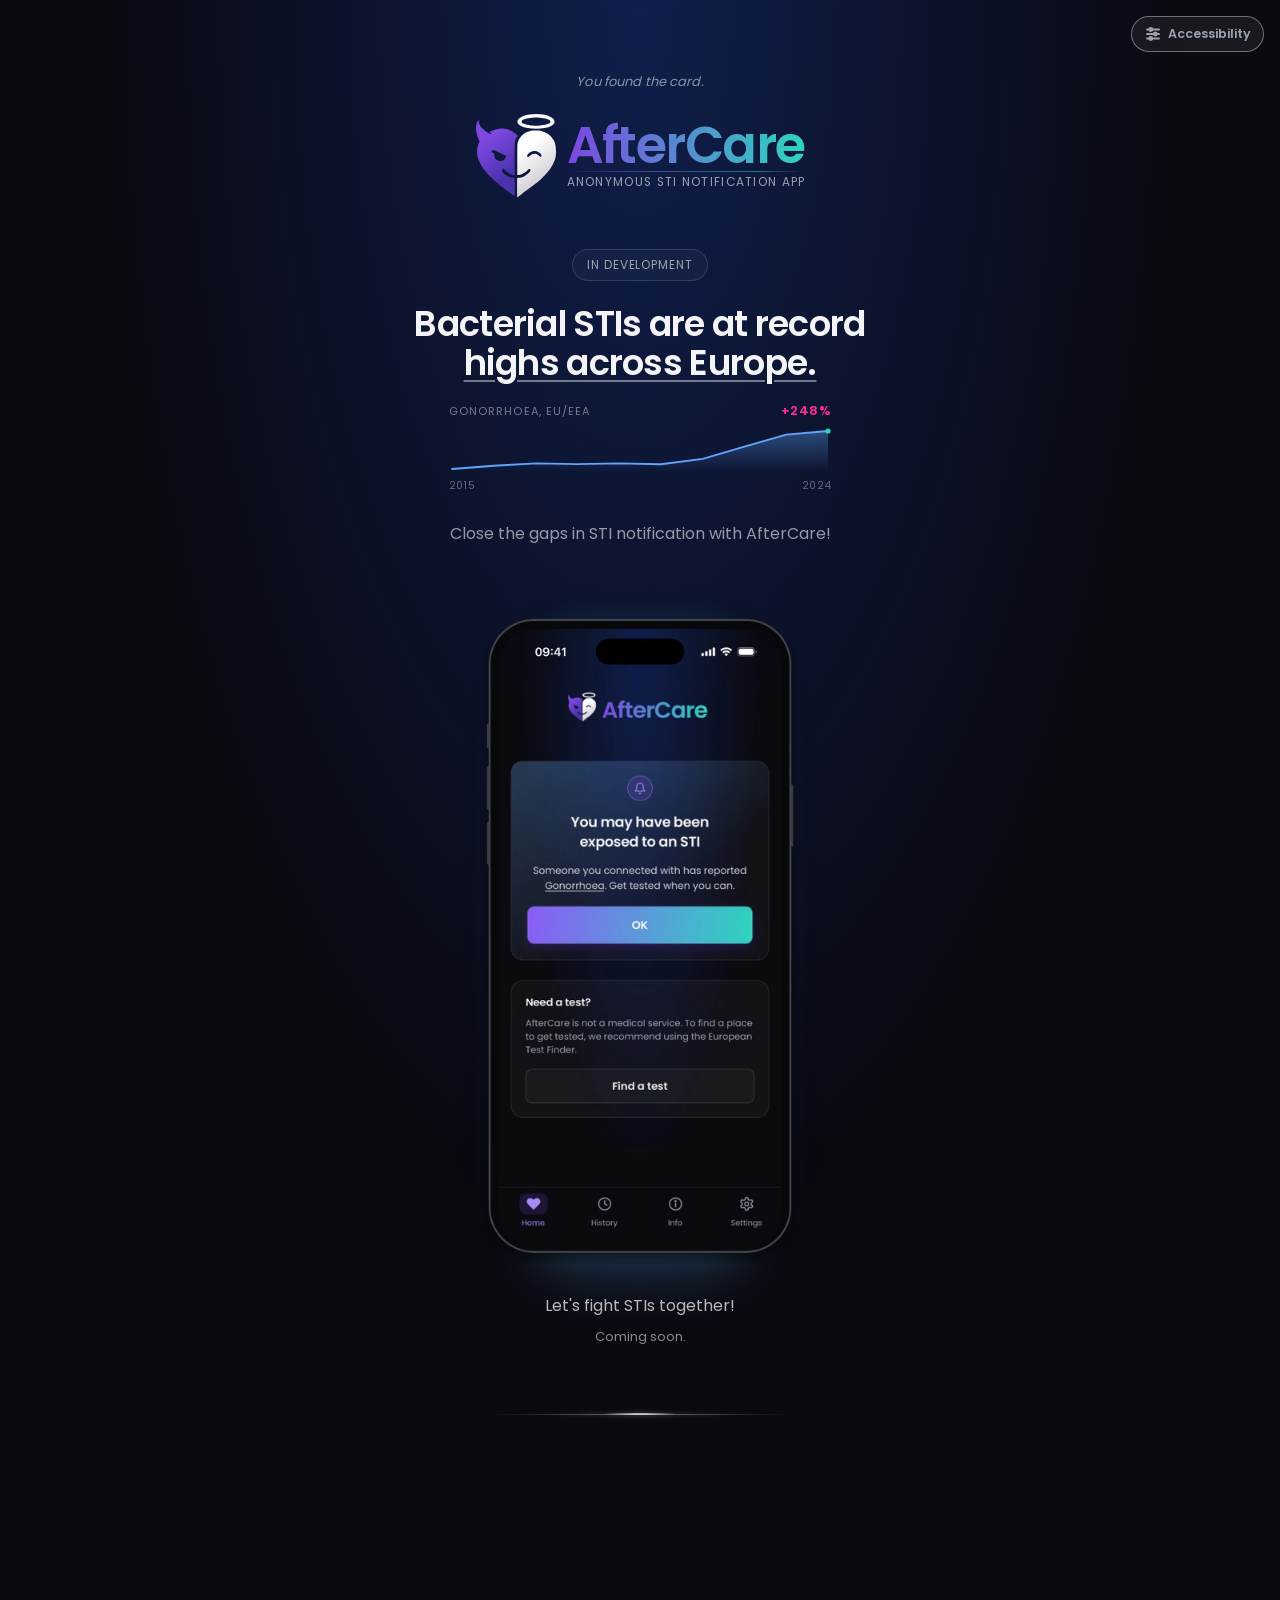
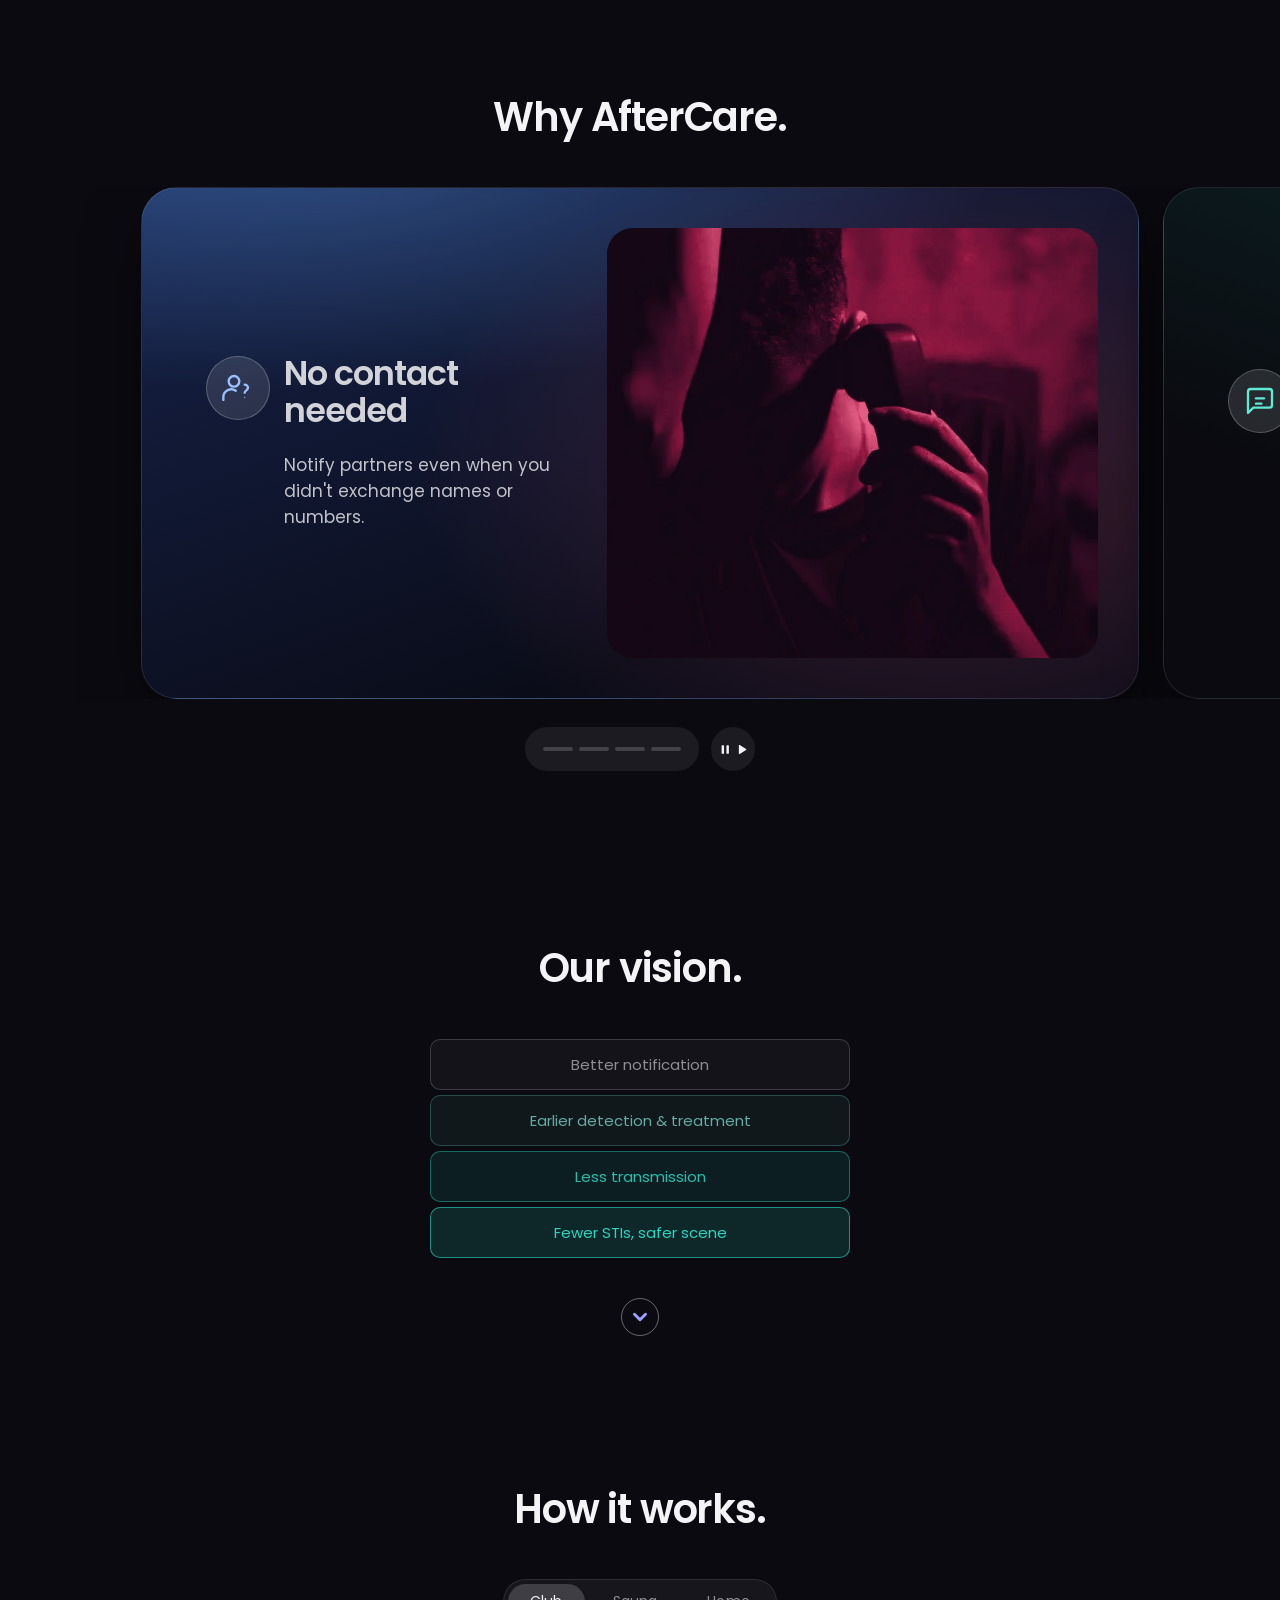
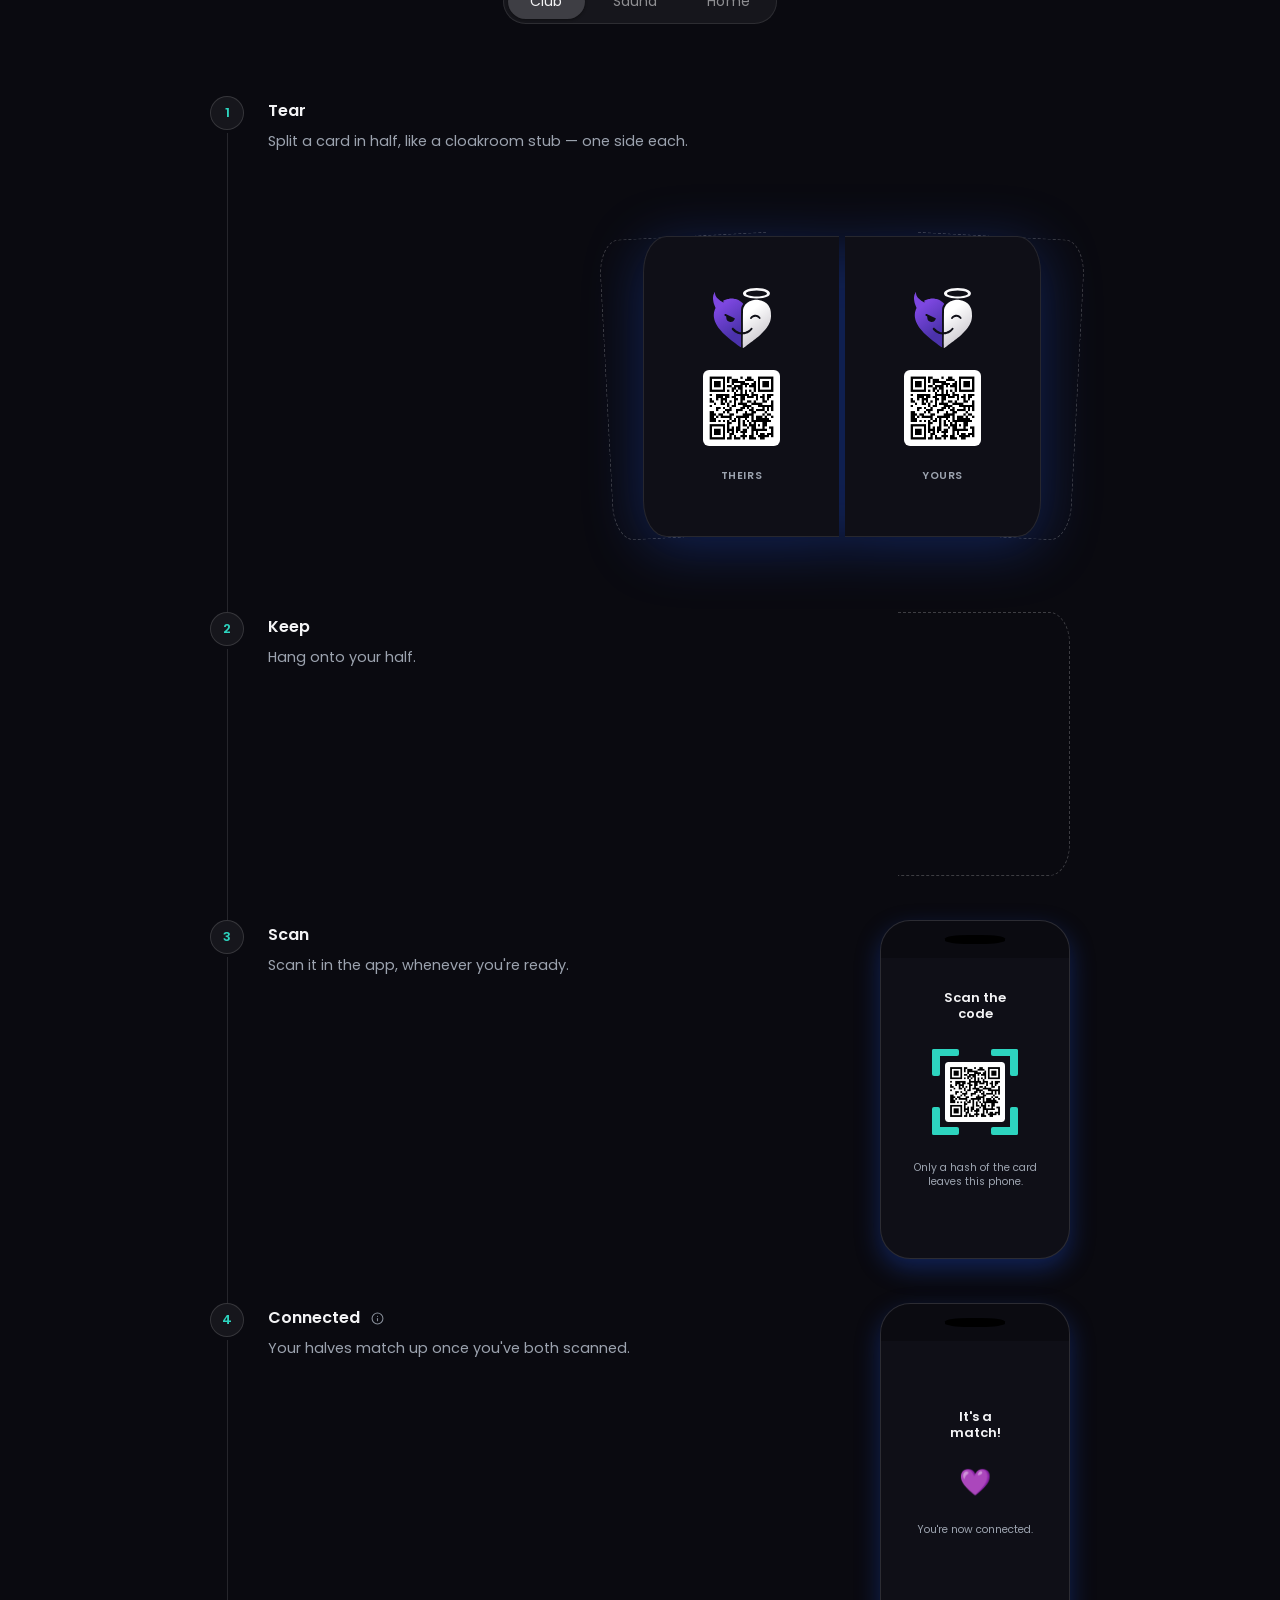
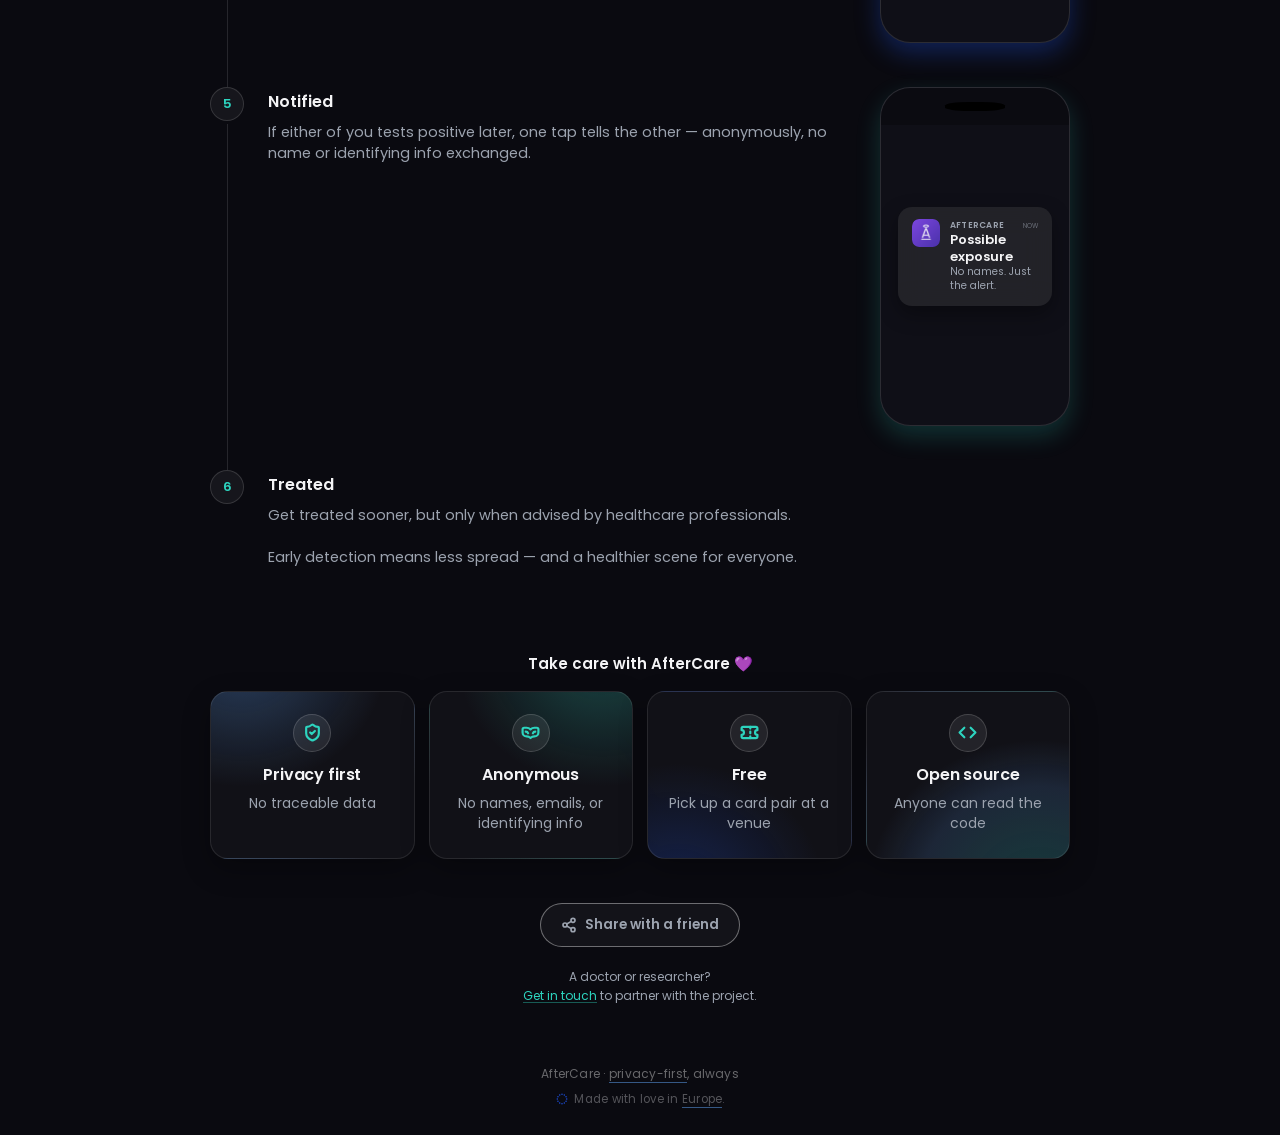
==== index.html @ caf55dcd "Completely reworked Reduced Motion: - Removed typing animations from "No message to write" animation" ====
<!doctype html>
<html lang="en">
  <head>
    <meta charset="UTF-8" />
    <!-- No viewport-fit=cover: it lets the layout viewport extend under the
         browser's own chrome, and Chrome on iOS stacks a "back to <app>"
         banner above its URL bar when a link is opened from another app —
         which hid the top ~120px of the hero, logo and all, plus the
         position:fixed a11y toggle. Nothing here paints into the notch, so
         the edge-to-edge opt-in bought us nothing. -->
    <meta name="viewport" content="width=device-width, initial-scale=1.0" />
    <meta name="theme-color" content="#0a0a10" />
    <meta name="color-scheme" content="dark" />
    <meta
      name="description"
      content="Tear a card, keep one half, give the other. If either of you tests positive later, one tap sends an anonymous notification — no contact info required."
    />
    <meta name="apple-mobile-web-app-capable" content="yes" />
    <meta
      name="apple-mobile-web-app-status-bar-style"
      content="black-translucent"
    />
    <meta name="apple-mobile-web-app-title" content="AfterCare" />
    <meta name="format-detection" content="telephone=no" />
    <meta property="og:type" content="website" />
    <meta property="og:site_name" content="AfterCare" />
    <meta
      property="og:title"
      content="AfterCare — anonymous STI notifications, no contact info needed"
    />
    <meta
      property="og:description"
      content="Tear a card, keep one half, give the other. If either of you tests positive later, one tap sends an anonymous notification — no contact info required."
    />
    <meta property="og:url" content="https://www.after-care.eu/" />
    <meta
      property="og:image"
      content="https://www.after-care.eu/visual-assets/aftercare-logo-black-bg.png"
    />
    <meta name="twitter:card" content="summary" />
    <meta
      name="twitter:title"
      content="AfterCare — anonymous STI notifications, no contact info needed"
    />
    <meta
      name="twitter:description"
      content="Tear a card, keep one half, give the other. If either of you tests positive later, one tap sends an anonymous notification — no contact info required."
    />
    <meta
      name="twitter:image"
      content="https://www.after-care.eu/visual-assets/aftercare-logo-black-bg.png"
    />
    <title>
      AfterCare — anonymous STI notifications, no contact info needed
    </title>
    <link rel="canonical" href="https://www.after-care.eu/" />
    <link
      rel="icon"
      href="visual-assets/aftercare-logo.svg"
      type="image/svg+xml"
    />
    <link
      rel="alternate icon"
      href="visual-assets/favicon-32.png"
      type="image/png"
    />
    <link rel="apple-touch-icon" href="visual-assets/apple-touch-icon.png" />
    <link rel="stylesheet" href="assets/a11y-panel.css" />
    <script src="assets/viewport-inset.js" defer></script>
    <link
      rel="preload"
      href="assets/fonts/poppins-regular.woff2"
      as="font"
      type="font/woff2"
      crossorigin
    />
    <link
      rel="preload"
      href="assets/fonts/poppins-semibold.woff2"
      as="font"
      type="font/woff2"
      crossorigin
    />
    <style>
      /* Self-hosted Poppins — never a font CDN, so no visitor IP reaches a
         third party before they've consented to anything. Subset to Latin
         plus punctuation from the OFL TTFs in data/fonts/, the same files
         data/generate-charts.py labels the charts with, so page and charts
         share one typeface. Only 400 and 600 ship: 500 and 700 appear in a
         handful of small labels and map onto these cleanly. Arrows and ✕
         aren't in Poppins at all, so they keep rendering from the system
         stack below. */
      @font-face {
        font-family: "Poppins";
        src: url("assets/fonts/poppins-regular.woff2") format("woff2");
        font-weight: 400;
        font-style: normal;
        font-display: swap;
      }
      @font-face {
        font-family: "Poppins";
        src: url("assets/fonts/poppins-semibold.woff2") format("woff2");
        font-weight: 600;
        font-style: normal;
        font-display: swap;
      }
      :root {
        --bg: #0a0a10;
        --bg2: #0f0f17;
        --purple: #1d4ed8;
        --purple-light: #60a5fa;
        --teal: #2dd4bf;
        --white: #f4f4f6;
        --gray: #9ca3af;
        --fg-rgb: 244, 244, 246;
        /* Hazard colours for epidemic data only - never for UI or brand
           surfaces. Neon on near-black, kept well clear of the purple/teal
           gradient so the epidemic can never be mistaken for the brand. */
        --alarm: #ff2d95;
        --alarm-bright: #ff6fb5;
        --caution: #ccff00;
        --control-border-alpha: 0.4;
        --mesh-blend: screen;
      }
      :root[data-theme="light"] {
        --bg: #f5f6fa;
        --bg2: #ffffff;
        --purple-light: #2563eb;
        --teal: #0f766e;
        --white: #14141c;
        --gray: #4b5563;
        --fg-rgb: 20, 20, 28;
        --control-border-alpha: 0.5;
        --mesh-blend: multiply;
      }
      :root[data-text-size="lg"] {
        font-size: 112.5%;
      }
      :root[data-text-size="xl"] {
        font-size: 125%;
      }
      /* Targeted, not a redesign: --gray drives nearly every muted/secondary
         text color sitewide, so raising it to full ink strength in one place
         covers most of the page; the rest is a stronger focus ring and a
         stronger border alpha for the few things that already use the
         --control-border-alpha token. */
      :root[data-contrast="high"] {
        --gray: var(--white);
        --control-border-alpha: 0.7;
      }
      :root[data-contrast="high"] :focus-visible {
        outline-width: 3px;
        outline-offset: 4px;
      }
      * {
        box-sizing: border-box;
      }
      html,
      body {
        margin: 0;
        min-height: 100%;
      }
      @media (prefers-reduced-motion: no-preference) {
        html {
          scroll-behavior: smooth;
        }
      }
      :root[data-motion="reduced"] {
        scroll-behavior: auto;
      }
      body {
        background: var(--bg);
        color: var(--white);
        font-family: "Poppins", -apple-system, "Segoe UI", Helvetica, Arial,
          sans-serif;
        -webkit-font-smoothing: antialiased;
        text-rendering: optimizeLegibility;
        -webkit-tap-highlight-color: transparent;
        position: relative;
        display: flex;
        flex-direction: column;
        min-height: 100vh;
        min-height: 100svh;
        /* clip, not hidden: overflow-x: hidden forces overflow-y to compute
           to auto, making body its own scroll container — which is what let
           the centred hero clip its top row off-screen. clip has the same
           visual effect without establishing one. */
        overflow-x: hidden;
        overflow-x: clip;
        /* Set by assets/viewport-inset.js, and 0 everywhere except the Chrome
           on iOS state where the page renders behind the browser's own
           toolbars. See that file for the full description. */
        padding-top: var(--chrome-top-inset, 0px);
      }
      a {
        -webkit-tap-highlight-color: transparent;
      }
      :focus-visible {
        outline: 2px solid var(--purple-light);
        outline-offset: 3px;
        border-radius: 4px;
      }
      /* ---- scroll progress bar ---- */
      #progress {
        position: fixed;
        top: 0;
        left: 0;
        height: 3px;
        width: 0%;
        background: linear-gradient(90deg, var(--purple-light), var(--teal));
        z-index: 100;
        transition: width 0.1s linear;
      }
      /* ---- ambient mesh background ---- */
      .mesh {
        position: fixed;
        inset: 0;
        overflow: hidden;
        z-index: 0;
        pointer-events: none;
        /* Dark mode (default) uses the flatter, calmer look — a radial
           glow behind the hero only, no drifting blobs — so this whole
           ambient layer is off by default and switched on for light mode
           below, where it's recolored/re-blended instead of screen-glowing
           onto near-black. */
        display: none;
      }
      :root[data-theme="light"] .mesh {
        display: block;
      }
      .blob {
        position: absolute;
        border-radius: 50%;
        filter: blur(90px);
        opacity: 0.55;
        mix-blend-mode: var(--mesh-blend);
        will-change: transform;
      }
      .blob-a {
        width: 60vmax;
        height: 60vmax;
        left: -15vmax;
        top: -20vmax;
        background: radial-gradient(
          circle at 30% 30%,
          var(--purple-light),
          var(--purple) 60%,
          transparent 72%
        );
        animation: drift-a 34s ease-in-out infinite alternate;
      }
      .blob-b {
        width: 50vmax;
        height: 50vmax;
        right: -15vmax;
        bottom: -15vmax;
        background: radial-gradient(
          circle at 60% 40%,
          var(--teal),
          transparent 72%
        );
        animation: drift-b 40s ease-in-out infinite alternate;
      }
      .blob-c {
        width: 40vmax;
        height: 40vmax;
        left: 30vw;
        top: 38vh;
        opacity: 0.25;
        background: radial-gradient(
          circle,
          var(--purple-light),
          transparent 70%
        );
        animation: drift-c 26s ease-in-out infinite alternate;
      }
      @keyframes drift-a {
        from {
          transform: translate(0, 0) scale(1);
        }
        to {
          transform: translate(8vmax, 6vmax) scale(1.08);
        }
      }
      @keyframes drift-b {
        from {
          transform: translate(0, 0) scale(1);
        }
        to {
          transform: translate(-6vmax, -8vmax) scale(1.05);
        }
      }
      @keyframes drift-c {
        from {
          transform: translate(-4vmax, -2vmax) scale(0.9);
        }
        to {
          transform: translate(4vmax, 3vmax) scale(1.1);
        }
      }

      /* ---- cursor-reactive glow ---- */
      .cursor-glow {
        position: fixed;
        top: 0;
        left: 0;
        width: 480px;
        height: 480px;
        margin-left: -240px;
        margin-top: -240px;
        border-radius: 50%;
        background: radial-gradient(
          circle,
          rgba(96, 165, 250, 0.18),
          rgba(45, 212, 191, 0.08) 45%,
          transparent 70%
        );
        transform: translate3d(var(--mx, 50vw), var(--my, 50vh), 0);
        pointer-events: none;
        z-index: 1;
        mix-blend-mode: var(--mesh-blend);
        will-change: transform;
        display: none;
      }
      :root[data-theme="light"] .cursor-glow {
        display: block;
      }

      /* ---- hero content ---- */
      .hero {
        position: relative;
        z-index: 2;
        width: 100%;
        flex: 1 0 auto;
        display: flex;
        flex-direction: column;
        align-items: center;
        justify-content: center;
        /* Falls back to start alignment instead of overflowing off the top
           edge when the content is taller than the box — centred flex
           overflow is otherwise unreachable in both directions. */
        justify-content: safe center;
        text-align: center;
        padding: clamp(32px, 8vh, 80px) max(20px, env(safe-area-inset-right))
          clamp(24px, 6vh, 56px) max(20px, env(safe-area-inset-left));
        /* Dark mode's own flat glow, standing in for the animated mesh
           this theme deliberately leaves off (see .mesh above). Light mode
           clears it since the mesh/cursor-glow do that job there instead. */
        background: radial-gradient(
          ellipse at 50% 0%,
          rgba(29, 78, 216, 0.3),
          transparent 60%
        );
      }
      :root[data-theme="light"] .hero {
        background: none;
      }
      /* Opening a link from another app gives Chrome its shortest viewport —
         both toolbars expanded — and the hero content is taller than that,
         so centring put the logo above the top edge. Phones scroll anyway. */
      @media (max-width: 680px) {
        .hero {
          justify-content: flex-start;
        }
      }
      .kicker {
        font-size: 0.8125rem;
        font-style: italic;
        letter-spacing: 0.01em;
        color: rgba(var(--fg-rgb), 0.55);
        margin: 0 0 22px;
      }
      /* Logo lockup: the devil icon on the left, wordmark and subtitle as
         two rows on the right, together exactly as tall as the icon
         (1.3em). Everything is sized in em off --logo, so the lockup
         scales as one piece; the subtitle font is tuned so it spans the
         wordmark's width. A hairline separates the two rows. */
      .logo-badge {
        --logo: clamp(3.2rem, 2.2rem + 3vw, 4rem);
        position: relative;
        display: flex;
        flex-direction: row;
        align-items: center;
        justify-content: center;
        gap: 0.14em;
        margin-bottom: 32px;
        flex-shrink: 0;
        font-size: var(--logo);
        line-height: 1;
        user-select: none;
      }
      .logo-badge img {
        width: 1.3em;
        height: 1.3em;
        object-fit: contain;
        pointer-events: none;
        flex-shrink: 0;
      }
      .logo-badge-text {
        display: flex;
        flex-direction: column;
        justify-content: center;
        height: 1.3em;
      }
      .logo-badge-name {
        display: block;
        width: fit-content;
        font-size: 0.8em;
        font-weight: 600;
        letter-spacing: -0.03em;
        background: linear-gradient(90deg, #7d47e0 0%, #2dd4bf 100%);
        -webkit-background-clip: text;
        -webkit-text-fill-color: transparent;
        background-clip: text;
        line-height: 0.92;
      }
      .app-subtitle {
        font-size: 0.185em;
        line-height: 1.2;
        color: rgba(var(--fg-rgb), 0.62);
        letter-spacing: 0.11em;
        text-transform: uppercase;
        white-space: nowrap;
        position: relative;
        margin-top: 0.5em;
      }
      /* Hairline between wordmark and subtitle: one straight brand-gradient
         line that fades out at both ends, no bright core or bloom. */
      .app-subtitle::before {
        content: "";
        position: absolute;
        left: 0;
        right: 0;
        top: -0.32em;
        height: 1px;
        background: linear-gradient(
          90deg,
          rgba(125, 71, 224, 0),
          rgba(125, 71, 224, 0.5) 20%,
          rgba(45, 212, 191, 0.5) 80%,
          rgba(45, 212, 191, 0)
        );
      }
      .eyebrow {
        display: inline-block;
        font-size: 0.75rem;
        letter-spacing: 0.08em;
        text-transform: uppercase;
        color: var(--gray);
        background: rgba(var(--fg-rgb), 0.03);
        border: 1px solid rgba(var(--fg-rgb), 0.14);
        border-radius: 999px;
        padding: 6px 14px;
        margin-bottom: 24px;
        margin-top: 20px;

      }
      h1 {
        /* The headline is the 49-character ECDC claim, so it wraps: two
           balanced lines on desktop, three on the narrowest phones. The 1.2rem
           floor keeps it from shrinking past readable on those. */
        font-size: clamp(1.2rem, 0.65rem + 2.5vw, 2.2rem);
        text-wrap: balance;
        line-height: 1.1;
        font-weight: 600;
        letter-spacing: -0.02em;
        max-width: 720px;
        margin: 0 0 18px;
      }
      /* The h1 carries the claim on its own, in plain --white: the logo
         lockup directly above it is already a gradient, and a second
         gradient 40px below it turns two accents into noise. */
      .sub {
        color: rgba(var(--fg-rgb), 0.6);
        font-size: clamp(0.875rem, 0.75rem + 0.5vw, 1rem);
        line-height: 1.55;
        max-width: 520px;
        margin: 0;
        text-wrap: balance;
      }
      /* Second line of the headline: the same way into the chart overlay as
         the strip below. The rule sits on the inner phrase (text-decoration,
         not a border) so it follows the text if the line wraps on a phone. */
      .stats-chart-btn.headline-link {
        display: block;
        width: fit-content;
        margin: 0 auto;
        color: inherit;
        text-align: inherit;
        line-height: inherit;
        letter-spacing: inherit;
        border-bottom: 0;
      }
      .headline-link .stat-phrase {
        text-decoration: underline;
        text-decoration-color: rgba(var(--fg-rgb), 0.45);
        text-decoration-thickness: 2px;
        text-underline-offset: 0.14em;
        transition: text-decoration-color 0.2s ease;
      }
      .headline-link:hover .stat-phrase,
      .headline-link:focus-visible .stat-phrase {
        text-decoration-color: var(--teal);
      }
      /* ---- the rise, as a strip under the headline ----
         Gonorrhoea alone: the steepest series, and the one whose shape and
         size of rise read at a glance. It is the headline's evidence and the
         way into the full chart overlay. Its plot is drawn by JS at
         the button's real pixel width, so the line and end dot are never
         stretched. */
      .stats-chart-btn.stat-strip {
        display: block;
        width: 100%;
        /* Exactly the logo lockup's width (5.22em of its font size, same
           clamp as .logo-badge --logo) so the two share left and right edges. */
        max-width: calc(clamp(3.2rem, 2.2rem + 3vw, 4rem) * 5.22);
        margin: 0 auto 28px;
        border-bottom: 0;
        color: inherit;
        text-align: left;
      }
      .stat-strip-top,
      .stat-strip-foot {
        display: flex;
        justify-content: space-between;
        align-items: baseline;
      }
      .stat-strip-top {
        font-size: 0.6875rem;
        letter-spacing: 0.1em;
        text-transform: uppercase;
        color: rgba(var(--fg-rgb), 0.45);
        margin-bottom: 7px;
      }
      .stat-strip-top b {
        color: var(--alarm);
        font-weight: 600;
        letter-spacing: 0.04em;
        text-transform: none;
        font-size: 0.8125rem;
      }
      .stat-strip-plot {
        display: block;
        height: 44px;
      }
      .stat-strip-plot svg {
        display: block;
        overflow: visible;
      }
      .stat-strip-plot .area {
        fill: url(#statStripGrad);
        stroke: none;
      }
      .stat-strip-plot .line {
        fill: none;
        stroke: var(--purple-light);
        stroke-width: 1.8;
        stroke-linecap: round;
        stroke-linejoin: round;
        transition: stroke 0.2s ease;
      }
      .stat-strip-plot .cap {
        fill: var(--teal);
        stroke: none;
      }
      .stat-strip:hover .line,
      .stat-strip:focus-visible .line {
        stroke: var(--teal);
      }
      .stat-strip-foot {
        font-size: 0.65625rem;
        letter-spacing: 0.06em;
        color: rgba(var(--fg-rgb), 0.38);
        margin-top: 6px;
      }
      /* Draw-on: the dash length is measured in JS and set as --len. */
      .stat-strip.is-drawing .line {
        stroke-dasharray: var(--len);
        stroke-dashoffset: var(--len);
        animation: stripDraw 1.5s cubic-bezier(0.22, 1, 0.36, 1) 0.6s forwards;
      }
      .stat-strip.is-drawing .cap {
        opacity: 0;
        animation: stripPop 0.35s ease 1.85s forwards;
      }
      @keyframes stripDraw {
        to {
          stroke-dashoffset: 0;
        }
      }
      @keyframes stripPop {
        from {
          opacity: 0;
        }
        to {
          opacity: 1;
        }
      }
      @media (prefers-reduced-motion: reduce) {
        .stat-strip.is-drawing .line,
        .stat-strip.is-drawing .cap {
          animation: none;
          stroke-dasharray: none;
          stroke-dashoffset: 0;
          opacity: 1;
        }
      }
      :root[data-motion="reduced"] .stat-strip.is-drawing .line,
      :root[data-motion="reduced"] .stat-strip.is-drawing .cap {
        animation: none;
        stroke-dasharray: none;
        stroke-dashoffset: 0;
        opacity: 1;
      }

      /* On narrow screens the logotype is ~270px wide; keep the body copy
         close to that measure so the column reads as one shape. */
      /* From tablet up the strip is as wide as the "Close the gaps" sentence
         under it (23.9em of that sentence's font size, same clamp as .sub),
         so chart and sentence share left and right edges. On phones it stays
         the logo's width and the sentence wraps to fit it instead. */
      @media (min-width: 601px) {
        .stats-chart-btn.stat-strip {
          max-width: calc(clamp(0.875rem, 0.75rem + 0.5vw, 1rem) * 23.9);
        }
      }
      @media (max-width: 600px) {
        /* Never wider than the chart strip above it (= the logo lockup):
           the sentence wraps to two balanced lines instead. */
        .sub {
          max-width: calc(clamp(3.2rem, 2.2rem + 3vw, 4rem) * 5.22);
        }
      }
      :root[data-contrast="high"] .kicker,
      :root[data-contrast="high"] .sub {
        color: var(--white);
      }

      /* ---- building-blocks diagram ---- */
      .chain {
        display: flex;
        flex-direction: column;
        align-items: center;
        gap: 6px;
        max-width: 420px;
        margin: 0 auto 56px;
        padding: 0 24px;
      }
      .chain-row {
        display: flex;
        gap: 6px;
        width: 100%;
      }
      .chain-node {
        border-radius: 10px;
        padding: 9px 18px;
        font-size: 0.875rem;
        letter-spacing: 0.01em;
        text-align: center;
        flex: 1;
        color: rgba(244, 244, 246, 0.88);
      }
      /* 6 steps reading left→right, top→bottom.
         Text stays uniformly white; only background + border progress. */
      .chain-node.step-1 {
        background: rgba(244, 244, 246, 0.03);
        border: 1px solid rgba(244, 244, 246, 0.10);
      }
      .chain-node.step-2 {
        background: rgba(244, 244, 246, 0.06);
        border: 1px solid rgba(244, 244, 246, 0.15);
      }
      .chain-node.step-3 {
        background: rgba(244, 244, 246, 0.09);
        border: 1px solid rgba(244, 244, 246, 0.20);
      }
      .chain-node.step-4 {
        background: rgba(45, 212, 191, 0.07);
        border: 1px solid rgba(45, 212, 191, 0.18);
      }
      .chain-node.step-5 {
        background: rgba(45, 212, 191, 0.12);
        border: 1px solid rgba(45, 212, 191, 0.28);
      }
      .chain-node.step-6 {
        background: rgba(45, 212, 191, 0.18);
        border: 1px solid rgba(45, 212, 191, 0.50);
        color: var(--teal);
      }

      .mockup {
        position: relative;
        display: inline-block;
        margin-top:   70px;
      }

      .mockup::before {
        content: "";
        position: absolute;
        z-index: 0;
        left: 14%;
        right: 14%;
        top: 2%;
        bottom: 2%;
        border-radius: 18%;
        box-shadow:
          0 24px 60px rgba(96, 165, 250, 0.25),
          0 0 40px rgba(45, 212, 191, 0.15);
        pointer-events: none;
        animation: float 9s ease-in-out infinite;
      }
      .mockup img {
        position: relative;
        z-index: 1;
        display: block;
        width: auto;
        height: auto;
        max-width: min(330px, 78vw);
        max-height: 58vh;
        animation: float 9s ease-in-out infinite;
      }
      @media (min-width: 1024px) {
        .mockup img {
          max-width: 380px;
          max-height: 72vh;
        }
      }
      @keyframes float {
        0%,
        100% {
          transform: translateY(0);
        }
        50% {
          transform: translateY(-8px);
        }
      }

      /* Closing beat under the mockup: the rally line and the status read as
         one group, so the gap between them is tighter than the gap above. */
      .hero-rally {
        font-size: clamp(0.875rem, 0.75rem + 0.5vw, 1rem);
        line-height: 1.55;
        color: rgba(var(--fg-rgb), 0.75);
        margin: 30px 0 0;
      }
      .microcopy {
        font-size: 0.8125rem;
        color: rgba(var(--fg-rgb), 0.55);
        margin: 28px 0 0;
      }
      .hero-rally + .microcopy {
        margin-top: 8px;
      }

      /* Same divider idiom as the logo lockup: a 1px line fading out at both
         ends, a faint bloom lifting its centre, and a short soft core on top.
         Closes the hero before the next section opens. */
      .hero-divider {
        position: relative;
        width: min(300px, 86%);
        height: 15px;
        margin: clamp(40px, 6vw, 60px) auto 0;
        pointer-events: none;
      }
      .hero-divider::before,
      .hero-divider::after {
        content: "";
        position: absolute;
        left: 50%;
        transform: translateX(-50%);
      }
      .hero-divider::before {
        top: 0;
        width: 100%;
        height: 15px;
        background:
          linear-gradient(
              90deg,
              rgba(var(--fg-rgb), 0),
              rgba(var(--fg-rgb), 0.4) 50%,
              rgba(var(--fg-rgb), 0)
            )
            center / 100% 1px no-repeat,
          radial-gradient(
              ellipse 50% 50% at center,
              rgba(var(--fg-rgb), 0.09),
              rgba(var(--fg-rgb), 0) 70%
            )
            center / 100% 100% no-repeat;
      }
      .hero-divider::after {
        top: 6px;
        width: 72px;
        height: 2px;
        background: linear-gradient(
          90deg,
          rgba(var(--fg-rgb), 0),
          rgba(var(--fg-rgb), 0.66) 42%,
          rgba(var(--fg-rgb), 0.66) 58%,
          rgba(var(--fg-rgb), 0)
        );
        filter: drop-shadow(0 0 3px rgba(var(--fg-rgb), 0.28));
      }

      .scrollcue-wrap {
        display: block;
        width: fit-content;
        margin: 24px auto 0;
        padding: 8px;
        transition: transform 0.15s ease;
      }
      .scrollcue-wrap:active {
        transform: scale(0.88);
      }
      .scrollcue {
        width: 38px;
        height: 38px;
        border-radius: 50%;
        border: 1px solid rgba(var(--fg-rgb), var(--control-border-alpha));
        display: flex;
        align-items: center;
        justify-content: center;
        animation: bob 2.4s ease-in-out 4;
      }
      @keyframes bob {
        0%,
        100% {
          transform: translateY(0);
        }
        50% {
          transform: translateY(4px);
        }
      }

      /* ---- why: highlights carousel ----
         One full card at a time (Apple "Highlights" pattern) instead of a
         2x2 grid, so nothing competes for attention at once: caption block
         pinned at the top, an inset visual panel filling the rest — the
         same anatomy Apple uses (headline over a plain/gradient card, the
         photo or device shot sitting inset below it, not full-bleed behind
         the text). Manual swipe via native scroll-snap; auto-advance is
         layered on top in JS and mirrors the segmented-progress-bar
         convention from that same reference. */
      .why {
        width: 100%;
        max-width: clamp(320px, 92vw, 640px);
        margin: 180px auto 0;
        padding: 0 20px 8px;
      }
      .why-carousel {
        position: relative;
      }
      .why-track {
        display: flex;
        gap: 14px;
        overflow-x: auto;
        /* overflow-x: auto would otherwise make the y axis scrollable too,
           so anything poking past a card's bottom edge turns a sideways
           swipe into a diagonal wobble. */
        overflow-y: hidden;
        scroll-snap-type: x mandatory;
        -webkit-overflow-scrolling: touch;
        scrollbar-width: none;
        -ms-overflow-style: none;
        padding-right: 14px;
      }
      .why-track::-webkit-scrollbar {
        display: none;
      }
      .why-track:focus-visible {
        border-radius: 28px;
      }
      .why-slide {
        position: relative;
        flex: 0 0 86%;
        scroll-snap-align: start;
        scroll-snap-stop: always;
        display: flex;
        flex-direction: column;
        min-height: 460px;
        border-radius: 28px;
        padding: 26px 24px 24px;
        border: 1px solid rgba(var(--fg-rgb), 0.1);
        box-shadow: 0 24px 60px rgba(0, 0, 0, 0.45);
      }
      @media (min-width: 560px) {
        .why-slide {
          flex-basis: 78%;
        }
      }
      /* Brand-blue card like the others; the only nod to the wine-lit photo
         is a faint rose light on its side of the card. */
      .why-slide-1 {
        background:
          radial-gradient(75% 95% at 80% 55%, rgba(224, 82, 122, 0.24), transparent 70%),
          radial-gradient(130% 90% at 15% -10%, rgba(96, 165, 250, 0.35), transparent 55%),
          linear-gradient(160deg, #16224a 0%, #0a0c18 75%);
      }
      .why-slide-2 {
        background:
          radial-gradient(130% 90% at 85% -10%, rgba(45, 212, 191, 0.28), transparent 55%),
          linear-gradient(200deg, #0d2a2a 0%, #0a0a10 70%);
      }
      /* Room for the absolutely-positioned phone (see .why-phone): 300px
         tall, 14px of it hanging below, 16px clear above. Without this
         floor a wrapping caption would squeeze the panel until the phone
         poked up into the text; this grows the card instead. */
      .why-slide-2 .why-slide-visual {
        min-height: 302px;
      }
      .why-slide-3 {
        background:
          radial-gradient(130% 90% at 15% 110%, rgba(118, 190, 225, 0.24), transparent 58%),
          linear-gradient(160deg, #17455f 0%, #0a111b 72%);
      }
      .why-slide-1 .why-slide-icon svg {
        color: #9cc0ff;
      }
      .why-slide-2 .why-slide-icon svg {
        color: #5eead4;
      }
      .why-slide-3 .why-slide-icon svg {
        color: #9fdcf5;
      }
      .why-slide-4 {
        background:
          radial-gradient(130% 90% at 85% -10%, rgba(59, 110, 245, 0.42), transparent 60%),
          linear-gradient(200deg, #15296b 0%, #0a0e22 75%);
      }
      .why-slide-4 .why-slide-icon svg {
        color: #8fb4ff;
      }
      .why-slide-content {
        flex: 0 0 auto;
        margin-bottom: 20px;
        display: grid;
        grid-template-columns: auto 1fr;
        column-gap: 14px;
        row-gap: 8px;
        align-items: center;
      }
      .why-slide-icon {
        display: inline-flex;
        align-items: center;
        justify-content: center;
        width: 52px;
        height: 52px;
        border-radius: 50%;
        background: rgba(var(--fg-rgb), 0.12);
        border: 1px solid rgba(var(--fg-rgb), 0.24);
        flex-shrink: 0;
        grid-row: 1 / 3;
        align-self: start;
      }
      .why-slide-icon svg {
        width: 26px;
        height: 26px;
        color: var(--teal);
      }
      .why-slide-title {
        font-size: 1.25rem;
        font-weight: 600;
        letter-spacing: -0.02em;
        color: rgba(var(--fg-rgb), 0.85);
        margin: 0;
        /* grid row 1, col 2 */
      }
      .why-slide-desc {
        font-size: 0.875rem;
        line-height: 1.55;
        color: rgba(var(--fg-rgb), 0.78);
        margin: 0;
        max-width: 32ch;
        grid-column: 2;
        /* stays in the text column, below the title */
      }

      /* ---- why: inset visual panel (photo, or a widget like the phone
         mockup below) — the part of the card that plays the Highlights'
         "device shot" role ---- */
      .why-slide-visual {
        position: relative;
        flex: 1 1 auto;
        min-height: 190px;
        border-radius: 20px;
        overflow: hidden;
        display: flex;
        align-items: center;
        justify-content: center;
      }
      .why-slide-1 .why-slide-visual {
        background: radial-gradient(
          120% 120% at 50% 30%,
          rgba(224, 82, 122, 0.16),
          rgba(0, 0, 0, 0.3) 70%
        );
      }
      .why-slide-2 .why-slide-visual {
        isolation: isolate;
        overflow: visible;
        align-items: flex-start;
        background:
          linear-gradient(145deg, rgba(26, 87, 86, 0.9), rgba(8, 20, 29, 0.98)),
          repeating-linear-gradient(
            135deg,
            rgba(255, 255, 255, 0.035) 0,
            rgba(255, 255, 255, 0.035) 1px,
            transparent 1px,
            transparent 12px
          );
      }
      .why-slide-2 .why-slide-visual::before {
        content: "";
        position: absolute;
        inset: 0;
        z-index: -1;
        background: radial-gradient(
          90% 75% at 50% 28%,
          rgba(45, 212, 191, 0.2),
          transparent 72%
        );
        pointer-events: none;
      }
      .why-slide-3 .why-slide-visual {
        background: radial-gradient(
          120% 120% at 50% 30%,
          rgba(118, 190, 225, 0.16),
          rgba(0, 0, 0, 0.3) 70%
        );
      }
      .why-slide-4 .why-slide-visual {
        background: radial-gradient(
          120% 120% at 50% 30%,
          rgba(59, 110, 245, 0.16),
          rgba(0, 0, 0, 0.3) 70%
        );
      }
      /* Soft vignette over the photo (under the chat bubbles, which sit at
         z-index 2) so the flat studio backdrop gets some depth. */
      .why-slide-4 .why-slide-visual::after {
        content: "";
        position: absolute;
        inset: 0;
        pointer-events: none;
        background: radial-gradient(
          90% 80% at 55% 45%,
          transparent 40%,
          rgba(4, 6, 16, 0.5) 100%
        );
      }
      .why-slide-photo {
        position: absolute;
        inset: 0;
        width: 100%;
        height: 100%;
        object-fit: cover;
      }
      /* The Stay Informed slide wraps its photo in a <picture> so desktop
         can swap in a wider crop (see the HTML comment there); the wrapper
         itself must stay transparent to layout for the absolutely-
         positioned img inside to behave exactly as a bare img would. */
      .why-slide-visual picture {
        display: contents;
      }

      /* ---- why: floating notification bubble (slide 3) ----
         Photo stays plain full-bleed cover, same as slides 1 and 4; the
         banana's own crop leans left-of-frame, so the bubble sits upright
         (no tilt) in the open sky on the right, kept narrow enough to
         leave a clear gap between it and the banana rather than crowding
         up against it. */
      .why-notif {
        position: absolute;
        top: 50%;
        right: 16px;
        transform: translateY(-50%);
        z-index: 1;
        max-width: 44%;
        display: flex;
        align-items: flex-start;
        gap: 6px;
        background: rgba(18, 18, 26, 0.85);
        border: 1px solid rgba(var(--fg-rgb), 0.14);
        border-radius: 12px;
        padding: 9px;
        backdrop-filter: blur(14px);
        -webkit-backdrop-filter: blur(14px);
        box-shadow: 0 10px 24px rgba(0, 0, 0, 0.45);
      }
      .why-notif-icon {
        width: 18px;
        height: 18px;
        border-radius: 50%;
        background: rgba(45, 212, 191, 0.18);
        display: flex;
        align-items: center;
        justify-content: center;
        flex-shrink: 0;
      }
      .why-notif-icon svg {
        width: 10px;
        height: 10px;
        color: var(--teal);
      }
      .why-notif-text {
        font-size: 9px;
        line-height: 1.4;
        color: rgba(var(--fg-rgb), 0.85);
      }
      .why-notif-text b {
        display: block;
        font-size: 9.5px;
        color: var(--white);
        margin-bottom: 1px;
      }

      /* ---- why: iMessage-style chat bubbles over the fist-bump photo (slide 4) ----
         Hand-placed against why-healthier-scene.webp's specific
         composition (a vertical stack of fist bumps against a plain
         backdrop, recoloured navy) rather than derived generically, so each
         bubble sits in the open background next to the arm it "speaks"
         for instead of covering a hand. Styled after real iOS Messages
         bubbles (rounded body + a trailing two-dot tail, blue for
         iMessage / green for SMS) instead of the old flat-white cartoon
         speech bubble, so it reads as an authentic screenshot rather
         than a comic-strip caption. Bubbles start hidden (blurred,
         slightly sunk and scaled down) and each settles into place on
         its own long delay (see .speech-in, toggled by the
         IntersectionObserver below) with real pauses between them —
         0.4s / 1.05s / 1.6s — like three separate replies landing one
         at a time, rather than a quick cascade. */
      .why-speech {
        position: absolute;
        z-index: 2;
        max-width: 44%;
        color: var(--white);
        font-size: 11.5px;
        font-weight: 600;
        line-height: 1.35;
        padding: 0.696em 1.043em;
        border-radius: 1.565em;
        opacity: 0;
        transform: translateY(10px) scale(0.97);
        filter: blur(4px);
        transition:
          opacity 1.1s cubic-bezier(0.19, 1, 0.22, 1),
          transform 1.1s cubic-bezier(0.19, 1, 0.22, 1),
          filter 1.1s cubic-bezier(0.19, 1, 0.22, 1);
      }
      #why-slide-3.speech-in .why-speech {
        opacity: 1;
        transform: none;
        filter: blur(0);
      }
      #why-slide-3.speech-in .why-speech.is-faded {
        opacity: 0;
        transition-delay: 0s;
      }
      .why-speech-blue {
        background: #0a84ff;
        box-shadow:
          0 8px 20px rgba(10, 132, 255, 0.35),
          0 2px 6px rgba(0, 0, 0, 0.3);
      }
      .why-speech-green {
        background: #30d158;
        box-shadow:
          0 8px 20px rgba(48, 209, 88, 0.32),
          0 2px 6px rgba(0, 0, 0, 0.3);
      }
      /* Everything above is in em off the bubble's own font-size, so the
         desktop size-up below scales body, tail and radius together. */
      @media (min-width: 1024px) {
        .why-speech {
          font-size: clamp(16px, 0.9vw + 8px, 21px);
        }
      }
      /* Bubbles 1 & 3 sit toward the right of the frame, so their tail
         trails off the bottom-right, sender-style; bubble 2 sits left,
         so its tail trails bottom-left. */
      .why-speech-1,
      .why-speech-3 {
        border-bottom-right-radius: 0.435em;
      }
      .why-speech-1::before,
      .why-speech-3::before {
        content: "";
        position: absolute;
        right: 0.609em;
        bottom: -0.261em;
        width: 0.696em;
        height: 0.696em;
        background: inherit;
        border-radius: 50%;
      }
      .why-speech-1::after,
      .why-speech-3::after {
        content: "";
        position: absolute;
        right: 0.087em;
        bottom: -0.609em;
        width: 0.348em;
        height: 0.348em;
        background: inherit;
        border-radius: 50%;
        opacity: 0.85;
      }
      .why-speech-2 {
        border-bottom-left-radius: 0.435em;
      }
      .why-speech-2::before {
        content: "";
        position: absolute;
        left: 0.609em;
        bottom: -0.261em;
        width: 0.696em;
        height: 0.696em;
        background: inherit;
        border-radius: 50%;
      }
      .why-speech-2::after {
        content: "";
        position: absolute;
        left: 0.087em;
        bottom: -0.609em;
        width: 0.348em;
        height: 0.348em;
        background: inherit;
        border-radius: 50%;
        opacity: 0.85;
      }
      .why-speech-1 {
        top: 4%;
        right: 6%;
      }
      #why-slide-3.speech-in .why-speech-1 {
        transition-delay: 0.7s;
      }
      .why-speech-2 {
        top: 45%;
        left: 5%;
      }
      #why-slide-3.speech-in .why-speech-2 {
        transition-delay: 2s;
      }
      .why-speech-3 {
        top: 63%;
        right: 5%;
      }
      #why-slide-3.speech-in .why-speech-3 {
        transition-delay: 4.3s;
      }

      /* ---- why: compact phone-mockup widget (slide 2) ----
         A trimmed, self-contained port of the "before/after" compose
         animation prototyped in aftercare-sebastian-journey.html — full
         credit there; it fits the two fumbled drafts and the real one into
         a single card instead of a whole scrollytelling section.

         The phone's screen is laid out in fixed px for a 150x300 device,
         so it's always built at that size and scaled as a whole
         (--phone-scale, bigger on desktop) — resizing the box itself
         would squash the keyboard off-screen or strand it mid-screen.
         It's anchored to the coloured panel's bottom and hangs 14px past
         it for a bit of depth; that overhang has to stay inside the
         card's bottom padding, since anything further spills out of the
         card and makes the scroll track scroll vertically. */
      .why-phone {
        position: absolute;
        left: 50%;
        bottom: -14px;
        /* Slightly under-scaled so the caption above it has its own band
           rather than crowding the bezel. */
        --phone-scale: 0.93;
        width: 150px;
        height: 300px;
        transform-origin: 50% 100%;
        transform: translateX(-50%) scale(var(--phone-scale, 1));
        border-radius: 25px;
        background: linear-gradient(
          145deg,
          #d7dce0 0%,
          #7b858f 17%,
          #242a32 45%,
          #11151b 72%,
          #aab2bb 100%
        );
        border: 1px solid rgba(255, 255, 255, 0.45);
        padding: 6px;
        box-shadow:
          0 18px 30px rgba(0, 0, 0, 0.42),
          0 2px 4px rgba(255, 255, 255, 0.16) inset,
          0 -2px 4px rgba(0, 0, 0, 0.35) inset;
        flex-shrink: 0;
      }
      .why-phone::before {
        content: "";
        position: absolute;
        inset: 2px;
        border: 1px solid rgba(255, 255, 255, 0.2);
        border-radius: 22px;
        pointer-events: none;
      }
      .why-phone::after {
        content: "";
        position: absolute;
        top: 86px;
        right: -3px;
        width: 2px;
        height: 25px;
        border-radius: 0 2px 2px 0;
        background: #737d88;
        box-shadow: 0 32px 0 #737d88;
        pointer-events: none;
      }
      .why-phone-notch {
        position: absolute;
        z-index: 2;
        top: 11px;
        left: 50%;
        width: 43px;
        height: 13px;
        border: 1px solid rgba(255, 255, 255, 0.06);
        border-radius: 10px;
        background: #050608;
        box-shadow: 0 1px 2px rgba(255, 255, 255, 0.08) inset;
        transform: translateX(-50%);
      }
      .why-phone-notch::after {
        content: "";
        position: absolute;
        top: 4px;
        right: 7px;
        width: 4px;
        height: 4px;
        border-radius: 50%;
        background: #151d2b;
        box-shadow: 0 0 3px rgba(96, 165, 250, 0.45);
      }
      .why-phone-screen {
        background:
          linear-gradient(180deg, #050608 0%, #000 38%, #030405 100%);
        border: 1px solid rgba(255, 255, 255, 0.08);
        border-radius: 19px;
        height: 100%;
        padding: 28px 9px 10px;
        display: flex;
        flex-direction: column;
        gap: 7px;
        position: relative;
        isolation: isolate;
        overflow: hidden;
        box-shadow:
          0 0 0 1px rgba(0, 0, 0, 0.7),
          0 0 18px rgba(0, 0, 0, 0.5) inset;
      }
      /* The before/after caption sits above the phone, not inside its
         screen: in-screen it competed with the app's own chrome for the
         same few square millimetres and read as part of the UI. Out here
         it labels the device, and the app mock stays uncluttered. */
      .why-stage-caption {
        position: absolute;
        top: 10px;
        left: 50%;
        z-index: 2;
        transform: translateX(-50%);
        white-space: nowrap;
        transition: color 0.45s ease, border-color 0.45s ease;
      }
      .why-ba-banner {
        /* Sentence case, not uppercase: at this size the word shapes are
           what make the two states tellable apart at a glance, and caps
           plus letter-spacing flattens them. */
        font-size: 12px;
        font-weight: 700;
        letter-spacing: 0.01em;
        text-align: center;
        padding: 5px 12px;
        border-radius: 999px;
        /* Near-opaque chip rather than a tint of the state colour: the
           panel behind is mid-teal, so a tinted pill left the label at
           2.7:1. On this chip the "after" state clears WCAG AAA (7:1). */
        background: rgba(5, 14, 17, 0.94);
        box-shadow: 0 2px 8px rgba(0, 0, 0, 0.3);
      }
      .why-ba-before {
        /* Neon pink, matching the +248% in the hero. Contrast on the chip is
           about 5.6:1 - AA, not the AAA the "after" state clears. */
        border: 1px solid rgba(255, 45, 149, 0.45);
        color: var(--alarm);
      }
      .why-ba-after {
        border: 1px solid rgba(45, 212, 191, 0.45);
        color: var(--teal);
      }
      /* Below the desktop breakpoint the caption sat right on the phone's
         bezel. A smaller pill, and a taller panel (the phone is anchored to
         the bottom, so extra height moves its top down), leave a clear band
         between them. */
      @media (max-width: 1023px) {
        .why-slide-2 .why-slide-visual {
          min-height: 316px;
        }
        .why-stage-caption {
          top: 9px;
          font-size: 11px;
          padding: 3px 10px;
        }
      }
      @media (prefers-reduced-motion: reduce) {
        .why-stage-caption {
          transition: none;
        }
      }
      :root[data-motion="reduced"] .why-stage-caption {
        transition: none;
      }
      .why-compose-label {
        font-size: 8.5px;
        color: #6b7280;
        text-align: center;
        letter-spacing: 0.03em;
        text-transform: uppercase;
        margin-bottom: 5px;
      }
      .why-compose-mock {
        position: relative;
        display: flex;
        flex-direction: column;
        min-height: 274px;
      }
      .why-compose-bubble {
        background: linear-gradient(145deg, #168eff, #0876e8);
        color: #fff;
        align-self: flex-end;
        max-width: 94%;
        min-height: 15px;
        padding: 7px 10px;
        border-radius: 13px;
        border-bottom-right-radius: 4px;
        font-size: 10.5px;
        line-height: 1.35;
        box-shadow: 0 5px 14px rgba(0, 96, 210, 0.28);
      }
      .why-compose-stage {
        position: relative;
        z-index: 1;
        padding: 0 2px 92px;
      }
      .why-compose-stage::after {
        content: "";
        position: absolute;
        left: 10%;
        right: 10%;
        bottom: 62px;
        height: 1px;
        background: linear-gradient(90deg, transparent, rgba(255, 255, 255, 0.12), transparent);
      }
      .why-compose-stage .why-compose-label {
        margin-bottom: 13px;
      }
      .why-compose-stage .why-compose-bubble {
        margin-bottom: 14px;
      }
      .why-keyboard {
        position: absolute;
        right: 0;
        bottom: 0;
        left: 0;
        padding: 8px 5px 6px;
        border-top: 1px solid rgba(255, 255, 255, 0.1);
        background: linear-gradient(180deg, #252529, #1c1c1f);
        box-shadow:
          0 -8px 18px rgba(0, 0, 0, 0.28),
          0 1px rgba(255, 255, 255, 0.05) inset;
      }
      .why-keyboard-row {
        display: flex;
        gap: 3px;
        margin-bottom: 4px;
      }
      .why-keyboard-row-inset {
        padding: 0 5px;
      }
      .why-keyboard-row-bottom {
        padding: 0 1px;
      }
      .why-keyboard i,
      .why-keyboard-space,
      .why-keyboard-utility {
        display: flex;
        align-items: center;
        justify-content: center;
        height: 17px;
        flex: 1;
        border-radius: 4px;
        background: #3a3a3e;
        color: rgba(255, 255, 255, 0.82);
        font-family: inherit;
        font-size: 7px;
        font-style: normal;
        box-shadow:
          0 1px 1px rgba(0, 0, 0, 0.45),
          inset 0 1px rgba(255, 255, 255, 0.11);
      }
      .why-keyboard-shift,
      .why-keyboard-backspace {
        flex: 1.35 !important;
        color: rgba(255, 255, 255, 0.68) !important;
      }
      .why-keyboard-space {
        flex: 4.3;
        height: 17px;
      }
      .why-keyboard-utility {
        flex: 1.35;
        color: rgba(255, 255, 255, 0.58);
      }
      .why-keyboard-utility-globe {
        font-size: 8px;
      }
      .why-keyboard-utility-return {
        flex: 1.5;
      }
      .why-strike-wrap {
        position: relative;
        display: inline-block;
      }
      .why-strike-wrap::after {
        content: "";
        position: absolute;
        left: 0;
        top: 50%;
        height: 2px;
        width: 0;
        background: #fff;
        box-shadow: 0 0 4px rgba(255, 255, 255, 0.8);
        transition: width 0.45s cubic-bezier(0.4, 0, 0.2, 1);
      }
      .why-strike-wrap.struck::after {
        width: 100%;
      }
      .why-compose-bubble.struck {
        opacity: 0.55;
      }
      .why-compose-caret {
        display: inline-block;
        width: 1px;
        height: 8px;
        background: #fff;
        margin-left: 1px;
        vertical-align: -1px;
        animation: why-caret-blink 1s steps(1) 8;
      }
      .why-compose-caret.hide {
        display: none;
      }
      @keyframes why-caret-blink {
        50% {
          opacity: 0;
        }
      }
      .why-tap-panel {
        display: flex;
        flex-direction: column;
        gap: 5px;
        /* Fills the screen instead of a fixed height, so .why-app-tabs can
           sit on the real bottom edge the way the mockup's tab bar does. */
        flex: 1;
        min-height: 0;
        padding: 2px 2px 0;
        opacity: 0;
        transform: translateY(8px) scale(0.98);
        transition:
          opacity 0.55s cubic-bezier(0.19, 1, 0.22, 1),
          transform 0.55s cubic-bezier(0.19, 1, 0.22, 1);
      }
      .why-tap-panel.show {
        opacity: 1;
        transform: none;
      }
      /* ---- why: iOS-style app switch (slide 2) ----
         Messages "closes" by shrinking into its dock icon (JS morphs
         #whyMessagesWindow onto #whyMessagesIcon), landing on a home
         screen where every other app is a blurred, low-fi placeholder so
         AfterCare is the only thing in focus; opening AfterCare then grows
         #whyLaunchWindow out of its icon, the way iOS launches an app. */
      .why-app-window {
        position: absolute;
        inset: 0;
        z-index: 4;
        padding: 28px 9px 10px;
        border-radius: 18px;
        background: linear-gradient(180deg, #050608 0%, #000 38%, #030405 100%);
        overflow: hidden;
      }
      .why-launch-window {
        display: flex;
        align-items: center;
        justify-content: center;
        padding: 0;
        background:
          radial-gradient(90% 55% at 50% 46%, rgba(125, 71, 224, 0.3), transparent 70%),
          #07060d;
        visibility: hidden;
        pointer-events: none;
      }
      .why-launch-window::before {
        content: "";
        position: absolute;
        inset: 0;
        /* Matches .why-app-handoff-button's tile color — see its comment. */
        background: linear-gradient(145deg, #33207a, #120d26);
        opacity: 0;
        transition: opacity 0.4s ease;
      }
      .why-launch-window img {
        position: relative;
        width: 38%;
        transition: transform 0.5s cubic-bezier(0.32, 0.72, 0, 1);
      }
      .why-launch-window.from-icon::before { opacity: 1; transition: none; }
      .why-launch-window.from-icon img { transform: scale(1.75); transition: none; }

      .why-app-handoff {
        position: absolute;
        inset: 0;
        z-index: 3;
        display: flex;
        flex-direction: column;
        padding: 4px 10px 7px;
        background:
          radial-gradient(120% 60% at 15% 8%, rgba(125, 71, 224, 0.55), transparent 62%),
          radial-gradient(110% 60% at 92% 88%, rgba(45, 212, 191, 0.42), transparent 62%),
          linear-gradient(170deg, #1d1745 0%, #0f2130 55%, #06131a 100%);
        opacity: 0;
        visibility: hidden;
        pointer-events: none;
        transform: scale(1.12);
        transition:
          opacity 0.35s ease,
          transform 0.6s cubic-bezier(0.32, 0.72, 0, 1),
          visibility 0s linear 0.6s;
      }
      .why-app-handoff.show {
        opacity: 1;
        visibility: visible;
        pointer-events: auto;
        transform: none;
        transition:
          opacity 0.3s ease,
          transform 0.6s cubic-bezier(0.32, 0.72, 0, 1);
      }
      .why-app-handoff.show.launching {
        opacity: 0;
        pointer-events: none;
        transform: scale(1.14);
        transition:
          opacity 0.4s ease 0.1s,
          transform 0.5s cubic-bezier(0.32, 0.72, 0, 1);
      }
      .why-home-status {
        display: flex;
        align-items: center;
        justify-content: space-between;
        height: 14px;
        padding: 0 7px;
        color: #fff;
        font-size: 7px;
        font-weight: 600;
      }
      .why-home-status i {
        position: relative;
        width: 11px;
        height: 5.5px;
        border: 1px solid rgba(255, 255, 255, 0.75);
        border-radius: 2px;
      }
      .why-home-status i::after {
        content: "";
        position: absolute;
        inset: 0.5px 2.5px 0.5px 0.5px;
        border-radius: 1px;
        background: #fff;
      }
      .why-home-grid,
      .why-home-dock {
        display: grid;
        grid-template-columns: repeat(4, minmax(0, 1fr));
        column-gap: 9px;
      }
      .why-home-grid {
        row-gap: 8px;
        margin-top: 14px;
        padding: 0 2px;
      }
      .why-home-app {
        display: flex;
        flex-direction: column;
        align-items: center;
        gap: 3px;
        min-width: 0;
      }
      .why-home-app > i,
      .why-app-handoff-button {
        display: block;
        width: 100%;
        aspect-ratio: 1;
        border-radius: 23%;
      }
      .why-home-app > i {
        position: relative;
        background: linear-gradient(160deg, #5ac8fa, #1c7cd6);
        box-shadow: inset 0 1px rgba(255, 255, 255, 0.22);
        opacity: 0.7;
        filter: blur(1.3px) saturate(0.7);
      }
      .why-home-app > i::after {
        content: "";
        position: absolute;
        inset: 28%;
        border-radius: 30%;
        background: rgba(255, 255, 255, 0.6);
      }
      .why-home-app:nth-child(3n) > i::after { border-radius: 50%; }
      .why-home-app:nth-child(3n + 2) > i::after { inset: 40% 22%; border-radius: 2px; }
      .why-home-app:nth-child(6n + 2) > i { background: linear-gradient(160deg, #ffd60a, #ff9f0a); }
      .why-home-app:nth-child(6n + 3) > i { background: linear-gradient(160deg, #4cd964, #248a3d); }
      .why-home-app:nth-child(6n + 4) > i { background: linear-gradient(160deg, #f2f2f7, #c7c7cc); }
      .why-home-app:nth-child(6n + 4) > i::after { background: rgba(60, 60, 67, 0.45); }
      .why-home-app:nth-child(6n + 5) > i { background: linear-gradient(160deg, #ff6961, #d70015); }
      .why-home-app:nth-child(6n) > i { background: linear-gradient(160deg, #bf5af2, #7d3fb8); }
      .why-home-app > b {
        display: block;
        width: 70%;
        height: 3px;
        margin: 1.5px 0;
        border-radius: 2px;
        background: rgba(255, 255, 255, 0.35);
        filter: blur(0.6px);
      }
      .why-home-app-focus > b {
        width: auto;
        height: auto;
        margin: 0;
        background: none;
        filter: none;
        color: #fff;
        font-size: 6px;
        font-weight: 600;
        line-height: 1;
        white-space: nowrap;
        text-shadow: 0 1px 2px rgba(0, 0, 0, 0.45);
      }
      .why-home-search {
        display: flex;
        align-items: center;
        justify-content: center;
        align-self: center;
        width: 34%;
        height: 11px;
        margin: auto 0 7px;
        border-radius: 99px;
        background: rgba(255, 255, 255, 0.16);
      }
      .why-home-search i {
        width: 50%;
        height: 2.5px;
        border-radius: 2px;
        background: rgba(255, 255, 255, 0.45);
        filter: blur(0.4px);
      }
      .why-home-dock {
        padding: 6px 7px;
        border: 1px solid rgba(255, 255, 255, 0.14);
        border-radius: 16px;
        background: rgba(255, 255, 255, 0.13);
        box-shadow: inset 0 1px rgba(255, 255, 255, 0.18);
      }
      .why-home-dock .why-home-app:nth-child(1) > i { background: linear-gradient(160deg, #4cd964, #248a3d); }
      .why-home-dock .why-home-app:nth-child(2) > i { background: linear-gradient(160deg, #f2f2f7, #5ac8fa); }
      .why-home-dock .why-home-app:nth-child(4) > i { background: linear-gradient(160deg, #ff6482, #d70040); }
      .why-home-dock .why-home-app-messages > i { background: linear-gradient(160deg, #5bf675, #0cbd2a); }
      .why-home-dock .why-home-app-messages > i::after { inset: 27% 22% 33%; border-radius: 50%; }
      .why-app-handoff-button {
        position: relative;
        z-index: 1;
        display: flex;
        align-items: center;
        justify-content: center;
        box-sizing: border-box;
        padding: 17%;
        border: 0;
        /* Darker than the icon's own purple (#7d47e0/#4b32ab) on purpose —
           a same-hue tile let the glyph's purple fill disappear into the
           background, leaving only the white mask face visible. Kept in
           sync with .why-launch-window::before so the launch morph doesn't
           flash a color change mid-animation. */
        background: linear-gradient(145deg, #33207a, #120d26);
        box-shadow:
          0 0 0 1px rgba(255, 255, 255, 0.5),
          0 0 12px rgba(125, 71, 224, 0.55),
          0 5px 10px rgba(0, 0, 0, 0.35);
        cursor: pointer;
        transition: transform 0.16s ease, filter 0.16s ease;
        animation: why-app-handoff-breathe 2.6s ease-in-out 3;
      }
      .why-app-handoff-button:active,
      .why-app-handoff-button.pressed {
        transform: scale(0.9);
        filter: brightness(0.72);
      }
      .why-app-handoff-button img { width: 100%; height: 100%; object-fit: contain; }
      @keyframes why-app-handoff-breathe {
        50% {
          box-shadow:
            0 0 0 1px rgba(255, 255, 255, 0.65),
            0 0 18px rgba(45, 212, 191, 0.5),
            0 5px 10px rgba(0, 0, 0, 0.35);
        }
      }
      @media (prefers-reduced-motion: reduce) {
        .why-app-handoff-button { animation: none; }
        .why-app-handoff,
        .why-app-handoff.show,
        .why-app-handoff.show.launching { transition: none; }
      }
      :root[data-motion="reduced"] .why-app-handoff-button { animation: none; }
      :root[data-motion="reduced"] .why-app-handoff,
      :root[data-motion="reduced"] .why-app-handoff.show,
      :root[data-motion="reduced"] .why-app-handoff.show.launching { transition: none; }
      /* The in-app screen mirrors the real AfterCare mockup
         (visual-assets/mockup-alert.webp): wordmark header, one dark
         card with a circled icon, a bold centred line and a
         purple-to-teal CTA, then the four-tab bar pinned to the bottom.
         Everything is sized for the 150x300 screen and scales with the
         phone, so sizes here are deliberately sub-pixel-ish. */
      .why-app-brand {
        display: flex;
        align-items: center;
        justify-content: center;
        gap: 3px;
      }
      .why-app-brand img {
        width: 13px;
        height: 13px;
      }
      .why-app-brand span {
        font-size: 11.5px;
        font-weight: 800;
        letter-spacing: -0.01em;
        background: linear-gradient(90deg, #8b5cf6 10%, var(--teal) 95%);
        -webkit-background-clip: text;
        background-clip: text;
        color: transparent;
      }
      .why-app-card {
        background: linear-gradient(
          160deg,
          rgba(44, 46, 68, 0.72),
          rgba(18, 19, 28, 0.92)
        );
        border: 1px solid rgba(255, 255, 255, 0.07);
        border-radius: 12px;
        /* One card, one job: auto margins (with .why-app-tabs' margin-top)
           centre it between the wordmark and the tab bar instead of
           leaving it pinned to the top above a dead zone. */
        margin: auto 0;
        padding: 11px 7px 10px;
        text-align: center;
        box-shadow:
          inset 0 1px rgba(255, 255, 255, 0.05),
          0 8px 18px rgba(0, 0, 0, 0.22);
      }
      .why-app-card-icon {
        display: flex;
        align-items: center;
        justify-content: center;
        width: 20px;
        height: 20px;
        margin: 0 auto 9px;
        border-radius: 50%;
        border: 1px solid rgba(167, 139, 250, 0.45);
        background: rgba(139, 92, 246, 0.12);
      }
      .why-app-card-icon svg {
        width: 11px;
        height: 11px;
        fill: none;
        stroke: #a78bfa;
        stroke-width: 1.7;
        stroke-linecap: round;
        stroke-linejoin: round;
      }
      /* The headline slot always holds the one message that matters right
         now: the ask before the tap, the thank-you after it. Both sit in
         the same grid cell and crossfade, so the card is as tall as the
         longer one from the first frame and nothing jumps or reflows
         under the reader's eye. */
      .why-app-card-msg {
        display: grid;
        margin: 0 0 12px;
      }
      .why-app-card-title {
        grid-area: 1 / 1;
        margin: 0;
        font-size: 10px;
        font-weight: 800;
        line-height: 1.4;
        /* The screen is a 150px-wide simulation, so this headline wraps
           far sooner than it does on a real phone; balanced wrapping
           keeps it to two even lines (about 20 characters each, inside
           the comfortable 45-75 measure's small-screen floor) instead of
           a one-word orphan. */
        text-wrap: balance;
        color: #fff;
        transition: opacity 0.4s ease;
      }
      .why-msg-done {
        opacity: 0;
      }
      .why-app-card-msg.is-done .why-msg-ask {
        opacity: 0;
      }
      .why-app-card-msg.is-done .why-msg-done {
        opacity: 1;
      }
      .why-app-tabs {
        display: flex;
        margin-top: auto;
        padding-top: 5px;
        border-top: 1px solid rgba(255, 255, 255, 0.06);
      }
      .why-app-tab {
        flex: 1;
        display: flex;
        flex-direction: column;
        align-items: center;
        gap: 1px;
        color: #8d94a3;
      }
      .why-app-tab i {
        display: flex;
        align-items: center;
        justify-content: center;
        width: 16px;
        height: 11px;
      }
      .why-app-tab svg {
        width: 9px;
        height: 9px;
        fill: none;
        stroke: currentColor;
        stroke-width: 1.8;
        stroke-linecap: round;
        stroke-linejoin: round;
      }
      .why-app-tab b {
        font-size: 6px;
        font-weight: 600;
        letter-spacing: 0.02em;
      }
      .why-app-tab-active {
        color: #c4b5fd;
      }
      .why-app-tab-chip {
        border-radius: 5px;
        background: rgba(139, 92, 246, 0.18);
      }
      .why-app-tab-active svg {
        fill: currentColor;
        stroke: none;
      }
      .why-thank-you-heart {
        display: inline-block;
        width: 11px;
        height: 11px;
        margin-left: 3px;
        vertical-align: -1px;
        fill: rgba(167, 139, 250, 0.9);
        stroke: var(--teal);
        stroke-width: 1.1;
        filter: drop-shadow(0 0 3px rgba(45, 212, 191, 0.28));
      }
      /* CTA matches the mockup's OK button: full-width, purple-to-teal,
         bold white label, no icon. */
      .why-btn {
        position: relative;
        display: flex;
        align-items: center;
        justify-content: center;
        background: linear-gradient(95deg, #8b5cf6 0%, #7c6ef0 45%, var(--teal) 100%);
        color: #fff;
        text-align: center;
        padding: 11px 4px;
        border-radius: 8px;
        font-size: 10px;
        white-space: nowrap;
        font-weight: 800;
        letter-spacing: 0;
        cursor: pointer;
        user-select: none;
        overflow: hidden;
        transition:
          background 0.35s ease,
          box-shadow 0.35s ease,
          transform 0.2s ease,
          opacity 0.25s;
        box-shadow:
          inset 0 1px rgba(255, 255, 255, 0.22),
          0 7px 15px rgba(109, 40, 217, 0.22);
      }
      .why-btn:active {
        opacity: 0.86;
        transform: scale(0.98);
      }
      /* Dark ink on the teal: white on #2dd4bf is under 2:1, the weakest
         text in the card; this is about 10:1. */
      .why-btn.sent {
        color: #04221e;
        background: linear-gradient(95deg, #14b8a6, #2dd4bf);
        box-shadow:
          inset 0 1px rgba(255, 255, 255, 0.2),
          0 7px 15px rgba(19, 138, 114, 0.22);
      }
      /* ---- why: simulated "ghost tap" on Notify Partners (slide 2) ----
         An iOS-style translucent tap highlight that fires on its own a
         beat after the button appears, so the carousel's auto-advance
         doesn't skip past the "Sent" state for viewers who never touch
         the card themselves — a real tap still works and looks the same. */
      .why-tap-ghost {
        position: absolute;
        top: 50%;
        left: 50%;
        width: 42px;
        height: 42px;
        margin: -21px 0 0 -21px;
        border-radius: 50%;
        background: radial-gradient(
          circle,
          rgba(255, 255, 255, 0.42),
          rgba(255, 255, 255, 0.12) 52%,
          rgba(255, 255, 255, 0) 72%
        );
        box-shadow: 0 0 10px 2px rgba(255, 255, 255, 0.14);
        opacity: 0;
        pointer-events: none;
      }
      .why-tap-ghost.tap {
        animation: why-tap-ghost-pulse 0.75s cubic-bezier(0.22, 1, 0.36, 1);
      }
      @keyframes why-tap-ghost-pulse {
        0% {
          opacity: 0;
          transform: scale(0.35);
        }
        20% {
          opacity: 0.5;
          transform: scale(0.65);
        }
        100% {
          opacity: 0;
          transform: scale(1.15);
        }
      }
      @media (prefers-reduced-motion: reduce) {
        .why-tap-ghost.tap {
          animation: none;
        }
      }
      :root[data-motion="reduced"] .why-tap-ghost.tap {
        animation: none;
      }
      @media (prefers-reduced-motion: reduce) {
        .why-compose-caret {
          animation: none;
        }
      }
      :root[data-motion="reduced"] .why-compose-caret {
        animation: none;
      }

      /* ---- why: segmented progress + play/pause ---- */
      .why-controls {
        display: flex;
        align-items: center;
        justify-content: center;
        gap: 14px;
        margin-top: 18px;
      }
      .why-progress {
        display: flex;
        gap: 6px;
      }
      .why-progress-seg {
        appearance: none;
        border: none;
        background: none;
        padding: 10px 0;
        margin: 0;
        cursor: pointer;
      }
      .why-progress-track {
        position: relative;
        display: block;
        width: 26px;
        height: 4px;
        border-radius: 999px;
        background: rgba(var(--fg-rgb), 0.18);
        overflow: hidden;
      }
      .why-progress-fill {
        position: absolute;
        inset: 0;
        background: var(--white);
        border-radius: inherit;
        transform: scaleX(0);
        transform-origin: left;
      }
      .why-progress-seg.is-done .why-progress-fill {
        transform: scaleX(1);
      }
      /* Duration comes from --why-duration, set in JS from each slide's
         own data-duration-ms (falling back to 5s) — the fill animation and
         the JS advance timer are two independent clocks kept in sync only
         by sharing that one number per slide. */
      .why-progress-seg.is-active .why-progress-fill {
        animation: why-progress-fill var(--why-duration, 5s) linear forwards;
      }
      @keyframes why-progress-fill {
        from {
          transform: scaleX(0);
        }
        to {
          transform: scaleX(1);
        }
      }
      .why-playpause {
        width: 32px;
        height: 32px;
        flex-shrink: 0;
        border-radius: 50%;
        border: 1px solid transparent;
        background: rgba(var(--fg-rgb), 0.07);
        color: var(--white);
        display: flex;
        align-items: center;
        justify-content: center;
        cursor: pointer;
        transition: background 0.2s ease;
      }
      .why-playpause:hover {
        background: rgba(var(--fg-rgb), 0.14);
      }
      .why-playpause svg {
        width: 13px;
        height: 13px;
      }
      :root[data-contrast="high"] .why-playpause {
        border-color: rgba(var(--fg-rgb), var(--control-border-alpha));
      }
      .why-playpause .icon-play {
        margin-left: 1px;
      }
      /* The fill is a timer, not decoration: it keeps playing under reduced
         motion (the global reduced-motion backstop below exempts it), so
         the autoplay countdown stays readable and the Pause button still
         means something. */

      /* ---- why: desktop expansion (Apple "Highlights" at wide widths) ----
         On a phone the card is most of the screen; on desktop Apple lets
         the track run full-bleed and grows the active card to a large,
         centered panel with its neighbours peeking in from both edges,
         controls in a quiet capsule underneath. Our visuals are
         portrait-leaning (a phone, cropped photos), so rather than a
         caption stacked over a very wide, short visual strip, the caption
         moves to a left column and the visual takes the right — the card
         reads as one composed panel instead of a stretched mobile card.
         JS (slideScrollLeft) reads scroll-snap-align, so switching
         to centered snapping here needs no separate code path. */
      .whitespace {
        margin: 20px;
      }
         .why-controls {
        gap: 8px;
      }
      .why-progress {
        align-items: center;
        height: 32px;
        padding: 0 12px;
        border-radius: 999px;
        background: rgba(var(--fg-rgb), 0.07);
      }
      .why-progress-track {
        width: 20px;
      }
      @media (min-width: 480px) {
        .why-controls {
          gap: 12px;
        }
        .why-progress {
          height: 36px;
          padding: 0 14px;
        }
        .why-progress-track {
          width: 26px;
        }
        .why-playpause {
          width: 36px;
          height: 36px;
        }
      }
      @media (min-width: 1024px) {
        .why {
          --why-card-w: min(1120px, 78vw);
          max-width: none;
          padding: 0 0 8px;
          margin-top: 220px;
        }
        .why .why-title {
          text-align: center;
        }
        .why-track {
          gap: 24px;
          padding: 0 calc((100% - var(--why-card-w)) / 2);
        }
        .why-track:focus-visible {
          outline-offset: -2px;
        }
        .why-slide,
        .why-slide-2 {
          flex: 0 0 var(--why-card-w);
          scroll-snap-align: center;
          display: grid;
          grid-template-columns: minmax(0, 5fr) minmax(0, 7fr);
          align-items: center;
          column-gap: clamp(32px, 4vw, 64px);
          height: clamp(500px, 40vw, 580px);
          min-height: 0;
          padding: 40px 40px 40px clamp(40px, 5vw, 72px);
          border-radius: 36px;
        }
        .why-slide-content {
          margin: 0;
        }
        .why-slide-icon {
          width: 64px;
          height: 64px;
          border-radius: 50%;
        }
        .why-slide-icon svg {
          width: 32px;
          height: 32px;
        }
        .why-slide-title {
          font-size: clamp(1.875rem, 2.6vw, 2.5rem);
          line-height: 1.1;
          letter-spacing: -0.03em;
          margin-bottom: 14px;
          max-width: 14ch;
        }
        .why-slide-desc {
          font-size: 1.0625rem;
          line-height: 1.55;
          max-width: 28ch;
        }
        .why-slide-visual {
          height: 100%;
          min-height: 0;
          border-radius: 26px;
        }
        /* 1.4 x 300px = 420px: fills the panel at the smallest desktop
           card height (500px card - 80px padding) without poking above it. */
        .why-phone {
          --phone-scale: 1.3;
        }
        .why-stage-caption {
          top: 14px;
          font-size: 13px;
          padding: 6px 15px;
        }
        /* Scale up the notification widget to match the larger visual panel,
           and pull it in from the edge so it and the banana read as one
           centred group (the wide photo leaves matching room on the left). */
        .why-notif {
          right: 10%;
          padding: 10px 12px;
          gap: 7px;
          border-radius: 16px;
        }
        .why-notif-icon {
          width: 28px;
          height: 28px;
        }
        .why-notif-icon svg {
          width: 15px;
          height: 15px;
        }
        .why-notif-text {
          font-size: 13px;
        }
        .why-notif-text b {
          font-size: 14px;
        }
        .why-controls {
          margin-top: 28px;
        }
        .why-progress {
          height: 44px;
          padding: 0 18px;
        }
        .why-progress-track {
          width: 30px;
        }
        .why-playpause {
          width: 44px;
          height: 44px;
        }
        .why-playpause svg {
          width: 15px;
          height: 15px;
        }
      }

      /* ---- mission funnel ---- */
      .mission {
        width: 100%;
        max-width: clamp(320px, 92vw, 640px);
        margin: 0 auto;
        padding: 24px 20px 8px;
        text-align: center;
      }
      /* ---- section headlines (Apple "Highlights." style) ----
         One headline style for every section after the hero: large, tight,
         full-stop terminated, with generous air above so each section
         reads as its own chapter. Centered, except the carousel's on
         mobile, which sits on the card's left edge (the card fills most of
         the screen there, so a centered title would float off its axis). */
      .section-title {
        margin: 88px 0 32px;
        font-size: clamp(1.5rem, 0.9rem + 2.2vw, 2.5rem);
        font-weight: 600;
        line-height: 1.08;
        letter-spacing: -0.03em;
        color: var(--white);
        text-align: left;
      }
      @media (min-width: 1024px) {
        .section-title {
          margin: 144px 0 48px;
        }
        .how .use-case-toggle {
          margin-bottom: 72px;
        }
      }
      .mission .section-title {
        text-align: center;
      }

      .funnel {
        display: flex;
        flex-direction: column;
        align-items: center;
        gap: 5px;
        max-width: 420px;
        margin: 0 auto;
      }
      .funnel-step {
        width: 100%;
        border-radius: 10px;
        padding: 13px 20px;
        font-size: 0.9375rem;
        font-weight: 400;
        text-align: center;
      }
      .funnel-step.fs-1 {
        background: rgba(244, 244, 246, 0.04);
        border: 1px solid rgba(244, 244, 246, 0.18);
        color: rgba(244, 244, 246, 0.55);
      }
      .funnel-step.fs-2 {
        background: rgba(100, 210, 200, 0.07);
        border: 1px solid rgba(100, 210, 200, 0.28);
        color: rgba(130, 220, 210, 0.75);
      }
      .funnel-step.fs-3 {
        background: rgba(45, 212, 191, 0.10);
        border: 1px solid rgba(45, 212, 191, 0.42);
        color: rgba(45, 212, 191, 0.88);
      }
      .funnel-step.fs-4 {
        background: rgba(45, 212, 191, 0.15);
        border: 1px solid rgba(45, 212, 191, 0.62);
        color: #2dd4bf;
      }

      /* Hover: the bar swells a touch on a soft spring and its text lifts
         to white with a faint halo, the way Apple's highlight tiles do.
         Waits for .is-settled (the section's fade-in is done). */
      @media (hover: hover) and (prefers-reduced-motion: no-preference) {
        :root:not([data-motion="reduced"]) .mission .funnel-step {
          transition:
            scale 0.5s cubic-bezier(0.34, 1.56, 0.64, 1),
            color 0.35s ease,
            text-shadow 0.35s ease,
            background-color 0.35s ease,
            box-shadow 0.35s ease;
        }
        :root:not([data-motion="reduced"])
          .mission.is-settled
          .funnel-step:hover {
          scale: 1.035;
          color: #fff;
          text-shadow:
            0 0 10px rgba(255, 255, 255, 0.55),
            0 0 26px rgba(255, 255, 255, 0.28);
          box-shadow: 0 0 22px rgba(255, 255, 255, 0.08);
        }
      }

      /* ---- how it works ---- */
      .how {
        position: relative;
        z-index: 2;
        width: 100%;
        max-width: clamp(320px, 92vw, 640px);
        transition: max-width 0.2s ease;
        margin: 0 auto;
        padding: 0 20px 8px;
        text-align: left;
      }
      .how-title {
        text-align: center;
      }
      /* ---- info-tip: a small "what does this mean?" popover, CSS-only for
         the hover/focus reveal itself. Touch devices have no :hover, and
         iOS Safari doesn't reliably move real focus to a tapped <button>
         without an explicit JS .focus() call — the script block below
         handles exactly that, plus flipping the popover above the trigger
         and nudging it back on-screen when it would run off a narrow
         viewport near the trust bullets further down the page. */
      .info-tip {
        position: relative;
        display: inline-flex;
        vertical-align: middle;
        margin-left: 0.3em;
      }
      .info-tip:hover,
      .info-tip:focus-within {
        z-index: 20;
      }
      .info-tip-btn {
        position: relative;
        display: inline-flex;
        align-items: center;
        justify-content: center;
        width: 17px;
        height: 17px;
        padding: 0;
        border: none;
        border-radius: 999px;
        background: none;
        color: var(--gray);
        cursor: help;
        opacity: 0.85;
        transition:
          color 0.2s ease,
          opacity 0.2s ease;
      }
      .info-tip-btn::before {
        content: "";
        position: absolute;
        top: 50%;
        left: 50%;
        width: 44px;
        height: 44px;
        transform: translate(-50%, -50%);
      }
      .info-tip:hover .info-tip-btn,
      .info-tip:focus-visible .info-tip-btn {
        color: var(--teal);
        opacity: 1;
      }
      .info-tip-pop {
        --tip-ty: 2px;
        --tip-oy: top;
        --tip-shift-x: 0px;
        position: absolute;
        left: 50%;
        top: calc(100% + 9px);
        z-index: 20;
        width: 224px;
        max-width: calc(100vw - 32px);
        border-radius: 10px;
        border: 1px solid rgba(var(--fg-rgb), 0.14);
        background: var(--bg2);
        color: var(--white);
        padding: 10px 13px;
        font-size: 12.5px;
        font-weight: 400;
        line-height: 1.5;
        text-align: left;
        box-shadow: 0 12px 30px rgba(0, 0, 0, 0.45);
        opacity: 0;
        visibility: hidden;
        translate: var(--tip-shift-x) 0;
        transform: translateX(-50%) translateY(var(--tip-ty)) scale(0.97);
        transform-origin: var(--tip-oy) center;
        transition:
          opacity 0.15s ease,
          transform 0.25s cubic-bezier(0.16, 1, 0.3, 1),
          translate 0.25s cubic-bezier(0.16, 1, 0.3, 1),
          visibility 0s linear 0.25s;
      }
      .info-tip:hover .info-tip-pop,
      .info-tip:focus-within .info-tip-pop {
        opacity: 1;
        visibility: visible;
        transform: translateX(-50%) translateY(0) scale(1);
        transition:
          opacity 0.15s ease,
          transform 0.3s cubic-bezier(0.34, 1.56, 0.64, 1),
          translate 0.3s cubic-bezier(0.34, 1.56, 0.64, 1),
          visibility 0s;
      }
      .info-tip[data-flip="up"] .info-tip-pop {
        --tip-ty: -2px;
        --tip-oy: bottom;
        top: auto;
        bottom: calc(100% + 9px);
      }
      @media (prefers-reduced-motion: reduce) {
        .info-tip-pop {
          transition:
            opacity 0.15s ease,
            visibility 0s linear 0.15s;
        }
        .info-tip:hover .info-tip-pop,
        .info-tip:focus-within .info-tip-pop {
          transform: translateX(-50%) translateY(0) scale(1);
          transition:
            opacity 0.15s ease,
            visibility 0s;
        }
      }
      /* Manual "Reduce motion" toggle mirrors this same OS-level query so
         it produces the identical static end-state — see the a11y panel's
         data-motion attribute. */
      :root[data-motion="reduced"] .info-tip-pop {
        transition:
          opacity 0.15s ease,
          visibility 0s linear 0.15s;
      }
      :root[data-motion="reduced"] .info-tip:hover .info-tip-pop,
      :root[data-motion="reduced"] .info-tip:focus-within .info-tip-pop {
        transform: translateX(-50%) translateY(0) scale(1);
        transition:
          opacity 0.15s ease,
          visibility 0s;
      }

      /* ---- torn card visual (mobile-first, fluid via clamp/aspect-ratio) ---- */
      .torn-card {
        position: relative;
        display: inline-flex;
        align-items: center;
        justify-content: center;
        flex-shrink: 0;
        cursor: pointer;
        filter: drop-shadow(0 10px 28px rgba(29, 78, 216, 0.35));
        perspective: 800px;
        transform-style: preserve-3d;
        transition: filter 0.15s ease;
        /* torn-edge silhouettes: flat (intact) and perforated-tear clip
           paths for each half, referenced by the tear keyframes below. Real
           perforation tears leave a fine, closely-spaced scallop, not a
           ragged hand-torn rip, so amplitude stays small (max ~3% of the
           half's width). The left/right paths are exact x-mirrors of each
           other so the two edges would still interlock if pushed back
           together. */
        --tc-edge-flat-l: polygon(
          0% 0%,
          100% 0%,
          100% 6%,
          100% 13%,
          100% 19%,
          100% 25%,
          100% 31%,
          100% 38%,
          100% 44%,
          100% 50%,
          100% 56%,
          100% 63%,
          100% 69%,
          100% 75%,
          100% 81%,
          100% 88%,
          100% 94%,
          100% 100%,
          0% 100%
        );
        --tc-edge-torn-l: polygon(
          0% 0%,
          99% 0%,
          97% 6%,
          98.5% 13%,
          97% 19%,
          99% 25%,
          97.5% 31%,
          98.5% 38%,
          97% 44%,
          99% 50%,
          97.5% 56%,
          98.5% 63%,
          97% 69%,
          99% 75%,
          98% 81%,
          98.5% 88%,
          97% 94%,
          99% 100%,
          0% 100%
        );
        --tc-edge-flat-r: polygon(
          100% 0%,
          0% 0%,
          0% 6%,
          0% 13%,
          0% 19%,
          0% 25%,
          0% 31%,
          0% 38%,
          0% 44%,
          0% 50%,
          0% 56%,
          0% 63%,
          0% 69%,
          0% 75%,
          0% 81%,
          0% 88%,
          0% 94%,
          0% 100%,
          100% 100%
        );
        --tc-edge-torn-r: polygon(
          100% 0%,
          1% 0%,
          3% 6%,
          1.5% 13%,
          3% 19%,
          1% 25%,
          2.5% 31%,
          1.5% 38%,
          3% 44%,
          1% 50%,
          2.5% 56%,
          1.5% 63%,
          3% 69%,
          1% 75%,
          2% 81%,
          1.5% 88%,
          3% 94%,
          1% 100%,
          100% 100%
        );
      }
      .torn-card:not(.tearing):active {
        filter: drop-shadow(0 10px 28px rgba(29, 78, 216, 0.35)) brightness(0.9);
      }
      .torn-card.large {
        display: flex;
        width: fit-content;
        margin: 40px auto 32px;
        /* Referenced by the tear/leaving/departing animation durations
           below. .fast (added by JS when the user scrolls to step 2
           faster than the normal pace can finish) shortens all three at
           once by overriding just these — the animation-name/easing/
           fill-mode stay exactly the same, so it genuinely speeds the
           real motion up rather than swapping in a different effect or
           cutting straight to the end state. */
        --tear-dur: 1.1s;
        --leave-dur: 0.6s;
        --descend-dur: 0.7s;
      }
      .torn-card.large.fast {
        --tear-dur: 0.75s;
        --leave-dur: 0.5s;
        --descend-dur: 0.5s;
      }
      /* Each ghost is sized/positioned to match its half's own resting spot
         (not measured — just the same width/radius rules as .tc-half
         itself), and taken out of flow so it doesn't disturb the flex
         layout. Two independent outlines, not one spanning both: "theirs"
         (left) departs first and its outline appears right after; "yours"
         (right) settles, then later continues on its own — see the
         tear-right-descend animation below — and only then does its
         outline appear too. */
      .tc-ghost {
        position: absolute;
        top: 0;
        bottom: 0;
        width: clamp(120px, 32vw, 168px);
        border: 1.5px dashed rgba(var(--fg-rgb), 0.22);
        opacity: 0;
        pointer-events: none;
        transition: opacity 0.5s ease;
      }
      .tc-ghost-l {
        left: 0;
        border-radius: 12% 0 0 12%;
        border-right: none;
        transform: translateX(-22%) rotate(-3deg);
      }
      .tc-ghost-r {
        right: 0;
        border-radius: 0 12% 12% 0;
        border-left: none;
        transform: translateX(22%) rotate(3deg);
      }
      .torn-card.large.tearing .tc-ghost-l {
        opacity: 1;
        transition-delay: 1.5s;
      }
      .torn-card.large.tearing .tc-ghost-r {
        opacity: 1;
        transition-delay: 2.05s;
      }
      @media (prefers-reduced-motion: reduce) {
        .torn-card.large.tearing .tc-ghost-l,
        .torn-card.large.tearing .tc-ghost-r {
          transition-delay: 0s;
        }
      }
      :root[data-motion="reduced"] .torn-card.large.tearing .tc-ghost-l,
      :root[data-motion="reduced"] .torn-card.large.tearing .tc-ghost-r {
        transition-delay: 0s;
      }
      .tc-half {
        width: clamp(112px, 29vw, 150px);
        aspect-ratio: 150 / 230;
        /* Device-mockup chrome — a simulated card/phone stays dark
           regardless of site theme, the same way a real photo of one
           wouldn't reskin itself, so this is a fixed color, not a token
           that flips with --bg2. */
        background: #0f0f17;
        border: 1px solid rgba(255, 255, 255, 0.1);
        display: flex;
        flex-direction: column;
        align-items: center;
        justify-content: center;
        gap: 10%;
        padding: 10%;
        backface-visibility: hidden;
        will-change: transform;
      }
      .torn-card.large .tc-half {
        width: clamp(120px, 32vw, 168px);
      }
      .tc-half.tc-left {
        border-radius: 12% 0 0 12%;
        border-right: none;
      }
      .tc-half.tc-right {
        border-radius: 0 12% 12% 0;
        border-left: none;
      }
      /* Hidden until .tearing arrives (matching card-arrive's own 0% state)
         so only the dashed outline shows beforehand — without this, the
         full card would flash into view at rest for the moment between
         first paint and the tear-trigger JS actually running. */
      .tc-half.solo {
        border-radius: 0 12% 12% 0;
        border-left: none;
        clip-path: var(--tc-edge-torn-r);
        opacity: 0;
        transform: translateY(-55%) rotate(-4deg) scale(0.92);
      }
      /* Visible from the start (unlike .tc-ghost, which fades in later) —
         this one's covered by the opaque card once it arrives, not
         revealed after. Self-contained rather than sharing .tc-ghost:
         that class's own fixed width would fight this inset:0 sizing. */
      .tc-ghost-solo {
        position: absolute;
        inset: 0;
        border-radius: 0 12% 12% 0;
        border: 1.5px dashed rgba(var(--fg-rgb), 0.22);
        border-left: none;
        opacity: 1;
        pointer-events: none;
      }
      .tc-perf {
        width: 6px;
        align-self: stretch;
        position: relative;
        flex-shrink: 0;
      }
      .tc-perf::after {
        content: "";
        position: absolute;
        inset: 0;
        left: 50%;
        border-left: 2px dashed rgba(var(--fg-rgb), 0.3);
        transform: translateX(-50%);
        opacity: 0;
      }
      /* ---- tear-apart: a couple of test-pulls, then one clean release ----
         Triggered by JS adding .tearing on scroll-into-view or tap, whichever
         comes first. A short anticipation phase (0-45%, ease-in-out) carries
         two small back-and-forth pulls — like checking the perforation
         before committing — then a single back-eased release (45-100%)
         swings past the resting position and settles, one bounce, not a
         flutter. The right half trails the left by 40ms so the motion reads
         as one continuous action, not a mirrored split. Depth stays subtle —
         the left half hinges very slightly forward from its base
         (transform-origin below), the right recedes a touch. Each half's
         inner edge is clipped flat until the release, then morphs into the
         fine perforated scallop right as it lets go. */
      .tc-half.tc-left,
      .tc-half.tc-right {
        transform: translateX(0) rotate(0deg) translateZ(0) scale(1);
      }
      .tc-half.tc-left {
        transform-origin: 50% 100%;
      }
      .torn-card.tearing .tc-half.tc-left {
        animation:
          tear-left 1.1s both,
          tear-left-edge 1.1s ease-out both;
      }
      .torn-card.tearing .tc-half.tc-right {
        animation:
          tear-right 1.1s both,
          tear-right-edge 1.1s ease-out both;
        animation-delay: 40ms;
      }
      .torn-card.tearing .tc-perf::after {
        animation: perf-strain 0.85s ease-out both;
      }
      @keyframes tear-left {
        0%,
        45% {
          transform: translateX(0) rotate(0deg) rotateX(0deg) translateZ(0)
            scale(1);
          animation-timing-function: cubic-bezier(0.65, 0, 0.35, 1);
        }
        15% {
          transform: translateX(-1px) rotate(-0.5deg) rotateX(-0.6deg)
            translateZ(1px) scale(0.995);
        }
        30% {
          transform: translateX(0.75px) rotate(0.35deg) rotateX(0.4deg)
            translateZ(1.5px) scale(1.003);
        }
        45% {
          animation-timing-function: cubic-bezier(0.34, 1.56, 0.64, 1);
        }
        70% {
          transform: translateX(-25%) rotate(-3.6deg) rotateX(-5deg)
            translateZ(6px) scale(1.008);
        }
        100% {
          transform: translateX(-22%) rotate(-3deg) rotateX(-4deg)
            translateZ(5px) scale(1);
        }
      }
      @keyframes tear-right {
        0%,
        45% {
          transform: translateX(0) rotate(0deg) rotateY(0deg) translateZ(0)
            scale(1);
          animation-timing-function: cubic-bezier(0.65, 0, 0.35, 1);
        }
        15% {
          transform: translateX(1px) rotate(0.5deg) rotateY(0.6deg)
            translateZ(1.2px) scale(1.004);
        }
        30% {
          transform: translateX(-0.75px) rotate(-0.35deg) rotateY(-0.4deg)
            translateZ(1.8px) scale(0.997);
        }
        45% {
          animation-timing-function: cubic-bezier(0.34, 1.56, 0.64, 1);
        }
        70% {
          transform: translateX(25%) rotate(3.6deg) rotateY(5deg)
            translateZ(-7px) scale(1.008);
        }
        100% {
          transform: translateX(22%) rotate(3deg) rotateY(4deg) translateZ(-6px)
            scale(1);
        }
      }
      /* Morphs to the jagged edge early — during the anticipation wiggle
         (0-45%), well before the big swing-out release (45-70%) — rather
         than finishing right as that fast motion is happening, where it's
         hard to actually see it change. Physically closer to how a real
         perforation works too: the edge goes ragged as force is first
         applied, not only once the halves visibly swing apart. */
      @keyframes tear-left-edge {
        0%,
        12% {
          clip-path: var(--tc-edge-flat-l);
        }
        32%,
        100% {
          clip-path: var(--tc-edge-torn-l);
        }
      }
      @keyframes tear-right-edge {
        0%,
        12% {
          clip-path: var(--tc-edge-flat-r);
        }
        32%,
        100% {
          clip-path: var(--tc-edge-torn-r);
        }
      }
      @keyframes perf-strain {
        0% {
          opacity: 0;
        }
        20% {
          opacity: 0.7;
        }
        45% {
          opacity: 1;
        }
        68% {
          opacity: 0.2;
        }
        100% {
          opacity: 0;
        }
      }
      /* ---- step 1 -> step 2 continuity: "theirs" carries on past the
         normal release and drifts off-canvas; "yours" (the solo card in
         step 2) gets its own independent slide-down-and-settle entrance
         when scrolled into view. The two are deliberately not one shared
         element — each is triggered by its own step's scroll position, so
         there's nothing to keep in sync across a section that might not
         both be on screen at once (anchor jumps, fast scrolling, resize). */
      @keyframes tear-left-flyoff {
        0% {
          transform: translateX(-22%) rotate(-3deg) rotateX(-4deg)
            translateZ(5px) scale(1);
          opacity: 1;
        }
        100% {
          transform: translateX(-140%) rotate(-14deg) rotateX(-10deg)
            translateZ(-30px) scale(0.88);
          opacity: 0;
        }
      }
      /* tear-left-flyoff deliberately isn't chained into the .tearing
         animation list above, even via animation-delay — a later-listed
         animation in the same list is "in effect" (via its own
         backwards fill from both) for its entire delay period, not just
         once it actually starts, and silently wins over an earlier one
         targeting the same property (transform) the whole time. With
         flyoff's 0% pose equal to tear-left's own 100% end pose, that
         masked the real wiggle-and-release motion outright — tc-left
         would just snap straight to its settled pose from frame one.
         Splitting it into its own class, added by JS only once tear-left
         has actually finished, is what tc-right's own departing split
         already fixed the same bug for. */
      .torn-card.large.tearing .tc-half.tc-left {
        animation:
          tear-left var(--tear-dur) both,
          tear-left-edge var(--tear-dur) ease-out both;
      }
      .torn-card.large.tearing.theirs-leaving .tc-half.tc-left {
        animation: tear-left-flyoff var(--leave-dur) ease-in both;
      }
      /* "Yours" settles and just stays there, unhurried — it only
         continues on down and off (standing in for it heading on to
         become step 2's card — a separate, independent entrance there,
         see card-arrive below) once the user actually scrolls on. Not a
         fixed delay after "theirs" leaves: that finished on a timer
         whether or not anyone was even still looking, which is the
         opposite of "wait for the scroll." The JS below adds .departing
         once the user has genuinely scrolled step 1 mostly out of view
         (or, as a fallback, once step 2 arrives regardless). */
      @keyframes tear-right-descend {
        0% {
          transform: translateX(22%) rotate(3deg) rotateY(4deg) translateZ(-6px)
            scale(1);
          opacity: 1;
        }
        100% {
          transform: translateX(22%) translateY(180%) rotate(2deg) rotateY(2deg)
            translateZ(-10px) scale(0.85);
          opacity: 0;
        }
      }
      .torn-card.large.tearing .tc-half.tc-right {
        animation:
          tear-right var(--tear-dur) both,
          tear-right-edge var(--tear-dur) ease-out both;
        animation-delay: 40ms;
      }
      .torn-card.large.tearing.departing .tc-half.tc-right {
        animation: tear-right-descend var(--descend-dur) ease-in both;
      }
      /* Starting pose deliberately echoes tear-right-descend's own ending
         pose (rotate(2deg), scale ~0.85) instead of an unrelated tilt/
         scale — with the two animations now overlapping in time (see
         DEPARTURE_OVERLAP_MS in the JS below), matching rotation/scale
         direction is what makes the handoff read as one continuous
         motion rather than two coincidentally-adjacent ones. */
      @keyframes card-arrive {
        0% {
          transform: translateY(-50%) rotate(2deg) scale(0.88);
          opacity: 0;
        }
        100% {
          transform: translateY(0) rotate(0deg) scale(1);
          opacity: 1;
        }
      }
      .torn-card.tearing .tc-half.solo {
        animation: card-arrive 0.7s cubic-bezier(0.34, 1.56, 0.64, 1) both;
      }
      @media (prefers-reduced-motion: reduce) {
        .torn-card.tearing .tc-half.tc-left,
        .torn-card.tearing .tc-half.tc-right {
          animation: none;
        }
        .torn-card.tearing .tc-half.tc-left {
          transform: translateX(-22%) rotate(-3deg) rotateX(-4deg)
            translateZ(5px);
          clip-path: var(--tc-edge-torn-l);
        }
        .torn-card.tearing .tc-half.tc-right {
          transform: translateX(22%) rotate(3deg) rotateY(4deg) translateZ(-6px);
          clip-path: var(--tc-edge-torn-r);
        }
        .torn-card.large.tearing .tc-half.tc-left,
        .torn-card.large.tearing .tc-half.tc-right {
          opacity: 0;
        }
        .torn-card.tearing .tc-half.solo {
          animation: none;
          opacity: 1;
          transform: none;
        }
        .torn-card.tearing .tc-perf::after {
          animation: none;
        }
      }
      /* Deliberately NOT scoped to .tearing like the @media mirror above —
         .tearing only gets added once JS decides a card has scrolled into
         view (or, in the OS-level prefers-reduced-motion case, is added to
         every card unconditionally at page load). A manual toggle flipped
         mid-session has no such guarantee for cards not yet scrolled to, so
         these apply the resting torn pose directly off data-motion alone —
         the card should already read as torn the instant this is on,
         regardless of scroll position or JS timing. Also intentionally
         drops the large-card opacity:0 the @media version applies once
         "theirs"/"yours" would have departed — reduced motion means no
         flying-off choreography at all, so the split card just stays put,
         visible, rather than vanishing. */
      :root[data-motion="reduced"] .torn-card .tc-half.tc-left,
      :root[data-motion="reduced"] .torn-card .tc-half.tc-right {
        animation: none;
      }
      :root[data-motion="reduced"] .torn-card .tc-half.tc-left {
        transform: translateX(-22%) rotate(-3deg) rotateX(-4deg)
          translateZ(5px);
        clip-path: var(--tc-edge-torn-l);
      }
      :root[data-motion="reduced"] .torn-card .tc-half.tc-right {
        transform: translateX(22%) rotate(3deg) rotateY(4deg) translateZ(-6px);
        clip-path: var(--tc-edge-torn-r);
      }
      :root[data-motion="reduced"] .torn-card .tc-half.solo {
        animation: none;
        opacity: 1;
        transform: none;
      }
      :root[data-motion="reduced"] .torn-card .tc-perf::after {
        animation: none;
      }
      /* Sized against the viewport, not the half's own width — .tc-half
         itself is a different width in the large paired card (step 1) vs.
         the solo card (step 2), so a parent-relative % here would scale
         the logo along with it and the two cards would stop matching. A
         fixed-feeling size keeps the logo identical everywhere it appears. */
      .tc-logo {
        width: clamp(44px, 12vw, 58px);
        height: auto;
        pointer-events: none;
        user-select: none;
        -webkit-tap-highlight-color: transparent;
      }
      .tc-qr {
        width: 66%;
        height: auto;
        border-radius: 8%;
        display: block;
      }
      .tc-tag {
        font-size: clamp(9px, 2.4vw, 10.5px);
        font-weight: 600;
        letter-spacing: 0.05em;
        text-transform: uppercase;
        color: var(--gray);
      }

      /* ---- mini phone visual (mobile-first, fluid) ---- */
      .mini-phone {
        position: relative;
        width: clamp(128px, 34vw, 168px);
        aspect-ratio: 140 / 250;
        flex-shrink: 0;
        /* Same fixed-dark device-chrome rule as .tc-half above. */
        background: #0f0f17;
        border: 1px solid rgba(255, 255, 255, 0.12);
        border-radius: 16% / 9%;
        overflow: hidden;
        /* Same dark-blue glow as the torn card, so every step reads as one
           consistent visual family — "Notified" alone keeps the original
           teal/green glow below, since that step's own color (the
           notification banner accent) is meant to stand apart. */
        box-shadow: 0 10px 24px rgba(29, 78, 216, 0.35);
      }
      .mini-phone.mp-notified {
        box-shadow: 0 10px 24px rgba(45, 212, 191, 0.2);
      }
      /* the status bar floats over the screen instead of sitting beside it
         as a flex sibling — as a sibling it ate 11% off the top, which
         pulled .mp-screen's own centered content down off the phone's true
         visual midpoint (centered within the remaining 89% ≠ centered on
         the whole phone) */
      .mp-bar {
        position: absolute;
        top: 0;
        left: 0;
        right: 0;
        height: 11%;
        z-index: 1;
        display: flex;
        align-items: center;
        justify-content: center;
        background: rgba(0, 0, 0, 0.25);
      }
      .mp-island {
        width: 32%;
        height: 24%;
        background: #000;
        border-radius: 40%;
      }
      .mp-screen {
        height: 100%;
        display: flex;
        flex-direction: column;
        align-items: center;
        justify-content: center;
        gap: 7%;
        padding: 9%;
        text-align: center;
      }
      .mp-label {
        font-size: clamp(11px, 3vw, 13px);
        font-weight: 600;
        line-height: 1.25;
        color: var(--white);
        max-width: 9ch;
      }
      .mp-sub {
        font-size: clamp(9px, 2.4vw, 10.5px);
        color: var(--gray);
        line-height: 1.35;
      }
      @media (prefers-reduced-motion: reduce) {
        .mp-connected .mp-label,
        .mp-connected .mp-heart,
        .mp-connected .mp-sub {
          opacity: 1;
          transform: none;
        }
        .mp-notif {
          opacity: 1;
          transform: none;

        }
        .mp-notif-icon {
          animation: none;
        }
      }
      :root[data-motion="reduced"] .mp-connected .mp-label,
      :root[data-motion="reduced"] .mp-connected .mp-heart,
      :root[data-motion="reduced"] .mp-connected .mp-sub {
        opacity: 1;
        transform: none;
      }
      :root[data-motion="reduced"] .mp-notif {
        opacity: 1;
        transform: none;
      }
      :root[data-motion="reduced"] .mp-notif-icon {
        animation: none;
      }
      .mp-heart {
        font-size: clamp(20px, 5vw, 26px);
      }
      /* ---- step 4 "Connected": a short celebratory entrance once the
         user arrives here. Reuses the same .step.content-active trigger
         every other mini-phone already uses, scoped under .mp-connected
         so the shared .mp-label/.mp-sub classes other steps' phones use
         aren't affected. */
      .mp-connected .mp-label,
      .mp-connected .mp-heart,
      .mp-connected .mp-sub {
        opacity: 0;
      }
      @keyframes mp-match-label-in {
        0%,
        15% {
          opacity: 0;
          transform: scale(0.7);
        }
        70% {
          opacity: 1;
          transform: scale(1.08);
        }
        100% {
          opacity: 1;
          transform: scale(1);
        }
      }
      @keyframes mp-match-heart-in {
        0%,
        30% {
          opacity: 0;
          transform: scale(0.4);
        }
        55% {
          opacity: 1;
          transform: scale(1.35);
        }
        72% {
          transform: scale(0.92);
        }
        86% {
          transform: scale(1.12);
        }
        100% {
          opacity: 1;
          transform: scale(1);
        }
      }
      @keyframes mp-match-sub-in {
        0%,
        62% {
          opacity: 0;
          transform: translateY(6px);
        }
        100% {
          opacity: 1;
          transform: translateY(0);
        }
      }
      .step.content-active .mp-connected .mp-label {
        animation: mp-match-label-in 1s cubic-bezier(0.22, 1, 0.36, 1) both;
      }
      .step.content-active .mp-connected .mp-heart {
        animation: mp-match-heart-in 1.1s cubic-bezier(0.22, 1, 0.36, 1) both;
      }
      .step.content-active .mp-connected .mp-sub {
        animation: mp-match-sub-in 1.1s ease both;
      }
      /* A scoped modifier, not a change to the shared .mp-screen rule —
         every other mini-phone step relies on that one centering its
         single child. This one pulls its content up off dead-center,
         since a real notification banner lands well above the screen's
         vertical midpoint, just not glued to the very top edge either. */
      .mp-screen-notif {
        justify-content: center;
      }
      .mp-notif {
        display: flex;
        align-items: flex-start;
        gap: 8%;
        width: 100%;
        background: rgba(40, 40, 46, 0.78);
        backdrop-filter: blur(14px);
        -webkit-backdrop-filter: blur(14px);
        border-radius: 14px;
        padding: 8% 9%;
        text-align: left;
        box-shadow: 0 8px 20px rgba(0, 0, 0, 0.35);
        opacity: 0;
        transform: translateY(-80%) scale(0.92);
      }
      /* A solid rounded-square, not a translucent circle — real
         notification icons are opaque app icons, not soft glass badges.
         The icon art carries its own background, so no gradient here. */
      .mp-notif-icon {
        flex-shrink: 0;
        width: 22%;
        aspect-ratio: 1;
        border-radius: 26%;
        overflow: hidden;
        display: flex;
        align-items: center;
        justify-content: center;
      }
      .mp-notif-icon img {
        width: 100%;
        height: 100%;
        object-fit: cover;
        display: block;
      }
      .mp-notif-text {
        display: flex;
        flex-direction: column;
        gap: 4%;
        text-align: left;
        min-width: 0;
      }
      .mp-notif-meta {
        display: flex;
        align-items: baseline;
        justify-content: space-between;
        gap: 6px;
        font-size: clamp(7.5px, 2vw, 8.5px);
        font-weight: 600;
        letter-spacing: 0.03em;
        text-transform: uppercase;
        color: var(--gray);
      }
      /* Smaller and more muted than the app name it sits beside — a real
         notification timestamp is a quiet aside, not a second label. */
      .mp-notif-time {
        font-size: clamp(6px, 1.5vw, 6.5px);
        font-weight: 500;
        letter-spacing: 0.02em;
        opacity: 0.6;
      }
      /* ---- step 6 "Notified": an iOS-style notification banner drop —
         the whole card falls in as one rigid unit (real lock-screen
         banners don't stagger their internal text, they arrive as a
         single sheet) with a spring overshoot, then a small pulse on the
         icon reads as the alert "landing." Same .step.content-active
         trigger every other mini-phone already uses. */
      @keyframes mp-notif-drop-in {
        0% {
          opacity: 0;
          transform: translateY(-80%) scale(0.92);
        }
        100% {
          opacity: 1;
          transform: translateY(0) scale(1);
        }
      }
      @keyframes mp-notif-icon-pulse {
        0%,
        100% {
          transform: scale(1);
          box-shadow: 0 0 0 0 rgba(96, 165, 250, 0);
        }
        50% {
          transform: scale(1.14);
          box-shadow: 0 0 0 6px rgba(96, 165, 250, 0.16);
        }
      }
      .step.content-active .mp-notif {
        animation: mp-notif-drop-in 0.6s cubic-bezier(0.34, 1.56, 0.64, 1) both;
      }
      .step.content-active .mp-notif-icon {
        animation: mp-notif-icon-pulse 0.5s ease-out 0.6s both;
      }
      .mp-frame {
        position: relative;
        width: 56%;
        aspect-ratio: 1;
        margin: 3% 0;
      }
      /* Inset from the corner brackets, not flush with the frame — sits
         behind them and the scanline (first in DOM, so both paint over
         it) the way a real card would sit inside a camera viewfinder.
         top/left/width/height, not inset: 15% — this is an <img> (a
         replaced element) with HTML width/height attributes (280x280)
         as sizing hints; an absolutely positioned replaced element with
         width left auto falls back to that intrinsic size instead of
         solving the inset percentages, so the image rendered near its
         full natural size and just got clipped by .mp-frame's
         overflow: hidden instead of actually shrinking to fit. Explicit
         width/height bypass that fallback entirely — same fix as
         .mp-checkmark's own inset bug elsewhere on this page, different
         cause. */
      .mp-qr-solo {
        margin: 6px auto 4px;
        width: 72%;
        aspect-ratio: 1;
        border-radius: 8px;
        overflow: hidden;
        flex-shrink: 0;
      }
      .mp-qr-solo img {
        width: 100%;
        height: 100%;
        object-fit: cover;
        display: block;
        border-radius: 8px;
      }
      .mp-frame-qr {
        position: absolute;
        top: 15%;
        left: 15%;
        width: 70%;
        height: 70%;
        border-radius: 6%;
        object-fit: cover;
        display: block;
      }
      .mp-corner {
        position: absolute;
        background: var(--teal);
        border-radius: 2px;
      }
      .mp-corner.h {
        width: 32%;
        height: 9%;
      }
      .mp-corner.v {
        width: 9%;
        height: 32%;
      }
      .mp-corner.tl {
        top: 0;
        left: 0;
      }
      .mp-corner.tr {
        top: 0;
        right: 0;
      }
      .mp-corner.bl {
        bottom: 0;
        left: 0;
      }
      .mp-corner.br {
        bottom: 0;
        right: 0;
      }
      /* Camera-viewfinder cue: a beam sweeps the frame once while the
         corners breathe (the same shorthand every native QR scanner
         uses), then locks — corners flash and steady, beam fades out —
         reading as "found it" without needing an actual camera feed to
         simulate. Self-contained within step 3's own .content-active
         timeline, same trigger every other mini-phone already uses. */
      .mp-scanline {
        position: absolute;
        left: 2%;
        right: 2%;
        height: 2px;
        border-radius: 999px;
        background: linear-gradient(
          90deg,
          rgba(45, 212, 191, 0) 0%,
          rgba(45, 212, 191, 0.95) 50%,
          rgba(45, 212, 191, 0) 100%
        );
        box-shadow: 0 0 6px 1px rgba(45, 212, 191, 0.65);
        top: 6%;
        opacity: 0;
      }
      @keyframes mp-scan-sweep {
        0% {
          top: 6%;
          opacity: 0;
        }
        4% {
          opacity: 1;
        }
        55% {
          top: 88%;
          opacity: 1;
        }
        62%,
        100% {
          opacity: 0;
        }
      }
      @keyframes mp-corner-scan {
        0%,
        100% {
          opacity: 1;
          box-shadow: 0 0 0 rgba(45, 212, 191, 0);
        }
        15% {
          opacity: 0.5;
        }
        30% {
          opacity: 1;
        }
        45% {
          opacity: 0.5;
        }
        60% {
          opacity: 1;
        }
        68% {
          opacity: 0.6;
        }
        80% {
          opacity: 1;
          box-shadow: 0 0 6px 1px rgba(45, 212, 191, 0.9);
        }
        100% {
          opacity: 1;
          box-shadow: 0 0 0 rgba(45, 212, 191, 0);
        }
      }
      .step.content-active .mp-scanline:not(.mp-scanline-hover) {
        animation: mp-scan-sweep 2.2s ease-in-out both;
      }
      .step.content-active .mp-corner {
        animation: mp-corner-scan 2.2s ease both;
      }
      @media (prefers-reduced-motion: reduce) {
        .mp-scanline {
          opacity: 0;
        }
        .mp-corner {
          opacity: 1;
          transform: none;
          box-shadow: none;
        }
      }
      :root[data-motion="reduced"] .mp-scanline {
        opacity: 0;
      }
      :root[data-motion="reduced"] .mp-corner {
        opacity: 1;
        transform: none;
        box-shadow: none;
      }

      /* ---- sauna flow: reader illustrations (steps 1-2) ---- */
      .sauna-shot {
        display: block;
        /* The step's connector rail (.step::before) is absolutely
           positioned, so a static <img> paints underneath it. The phone
           mockups are position: relative and therefore sit on top;
           match them here. */
        position: relative;
        /* landscape artwork next to portrait phone mockups: matched on
           rendered *height* rather than width, so these steps carry the
           same visual weight as the mini-phone ones. Stacked mobile has
           the full column to itself, so it goes widest here; the
           side-by-side rail below has to leave room for the text. */
        width: min(80vw, 320px);
        height: auto;
        border-radius: 14px;
        /* same dark-blue glow as the torn card and mini-phone, so the
           sauna steps read as part of the same visual family. The
           artwork keeps its own dark background in light mode, like the
           fixed-dark device chrome of .tc-half and .mini-phone. */
        box-shadow: 0 10px 24px rgba(29, 78, 216, 0.35);
      }

      /* ---- use-case toggle ---- */
      .use-case-toggle {
        display: flex;
        justify-content: center;
        gap: 6px;
        margin: 0 auto 48px;
        padding: 4px;
        background: rgba(var(--fg-rgb), 0.05);
        border: 1px solid rgba(var(--fg-rgb), 0.10);
        border-radius: 999px;
        width: fit-content;
      }
      .uc-btn {
        background: none;
        border: none;
        border-radius: 999px;
        padding: 7px 22px;
        font-family: inherit;
        font-size: 0.875rem;
        color: rgba(244, 244, 246, 0.55);
        cursor: pointer;
        transition: background 0.18s, color 0.18s;
        letter-spacing: 0.01em;
      }
      .uc-btn:hover {
        color: rgba(244, 244, 246, 0.85);
      }
      .uc-btn.is-active {
        background: rgba(var(--fg-rgb), 0.18);
        color: var(--white);
        box-shadow: 0 1px 3px rgba(0,0,0,0.4);
      }

      /* ---- steps: centered stack mobile-first, left-rail beside text once there's room ---- */
      .steps {
        list-style: none;
        margin: 0;
        padding: 0;
        display: flex;
        flex-direction: column;
      }
      .step {
        display: flex;
        flex-direction: column;
        align-items: center;
        text-align: center;
        gap: 10px;
        padding-bottom: 52px;
        position: relative;
      }
      /* Reels/TikTok-style scroll snap, mobile-only (the stacked
         single-column layout below 560px) — each step comes to rest once
         it's roughly centered instead of stopping mid-step. `proximity`,
         not `mandatory`: this list sits inside a normal scrolling page
         with plenty of non-step content above and below it, and mandatory
         snapping there would fight the user's scroll on every boundary,
         not just settle gently near one. */
      @media (max-width: 559px) {
        html {
          scroll-snap-type: y proximity;
        }
        #how .step {
          scroll-snap-align: center;
          scroll-margin-top: 24px;
        }
        /* Snap target for the #how link. On the section itself, a snap
           stop covered every step and the browser would refuse to scroll
           to the title. The heading is the stop, so the first step
           doesn't pull the title off screen. */
        #how .how-title {
          scroll-snap-align: start;
          scroll-margin-top: 16px;
        }
      }
      .step:not(:last-child)::before {
        content: "";
        position: absolute;
        left: 50%;
        top: 26px;
        bottom: 0;
        width: 1px;
        background: rgba(var(--fg-rgb), 0.12);
        transform: translateX(-50%);
      }
      .step-num {
        flex-shrink: 0;
        width: 29px;
        height: 29px;
        border-radius: 50%;
        background: rgba(var(--fg-rgb), 0.05);
        border: 1px solid rgba(var(--fg-rgb), 0.14);
        display: flex;
        align-items: center;
        justify-content: center;
        font-size: 12px;
        font-weight: 600;
        color: var(--teal);
      }
      .step-body {
        display: flex;
        flex-direction: column;
        align-items: center;
        gap: 8px;
      }
      .step-label {
        font-weight: 600;
        font-size: 0.9375rem;
      }
      .step-desc {
        font-size: 0.8125rem;
        color: var(--gray);
        line-height: 1.45;
        max-width: 30ch;
      }
      .info-tip-pop a {
        color: var(--teal);
        text-decoration: underline;
        text-decoration-color: rgba(45, 212, 191, 0.4);
        text-underline-offset: 2px;
      }
      .info-tip-pop a:hover,
      .info-tip-pop a:focus-visible {
        text-decoration-color: currentColor;
      }
      .step-visual {
        margin-top: 18px;
      }
      /* enhancement once there's room: back to a left rail, visual beside the text */
      @media (min-width: 560px) {
        .step {
          display: grid;
          grid-template-columns: 29px 1fr auto;
          column-gap: 16px;
          row-gap: 14px;
          text-align: left;
          align-items: normal;
        }
        .step:not(:last-child)::before {
          left: 14.5px;
          top: 31px;
          transform: none;
        }
        .step-num {
          grid-column: 1;
          grid-row: 1;
        }
        .step-body {
          grid-column: 2;
          grid-row: 1;
          align-items: flex-start;
          padding-top: 2px;
        }
        .step-desc {
          max-width: none;
        }
        .step-visual {
          grid-column: 3;
          grid-row: 1 / span 2;
          justify-self: end;
          align-self: center;
          margin-top: 0;
        }
        .sauna-shot {
          width: clamp(230px, 36vw, 310px);
        }
        /* step 1's visual is too large to sit beside the text, so it drops
           to its own row below — but the number stays on the same rail as
           every other step, so the connector line runs straight through
           without jumping sideways. It's right-aligned like every later
           step's visual rather than centered, so "yours" (club) or the QR
           phone (home) sits directly above step 2's and slides straight
           down into it instead of drifting across diagonally. */
        .step.step-featured {
          grid-template-columns: 29px 1fr;
        }
        .step.step-featured .step-visual {
          grid-column: 1 / -1;
          grid-row: 2;
          justify-self: end;
          align-self: start;
          margin-top: 24px;
        }
        /* The torn "yours" half rests translateX(22%) right of its layout
           box (see tear-right) and is wider than step 2's solo card, so
           pull the pair in by the difference to land its center exactly
           over step 2's: 22% x 168px - (168px - 150px) / 2 ≈ 26px. */
        .step.step-featured .torn-card.large {
          margin-right: 26px;
        }
      }
      /* ---- trust bullets: Apple-style spec grid ----
         Apple's own spec grids (iPhone highlights, environment cards) never
         blow one card up to fill a row — every card is the same size, so a
         short caption just sits in a compact box instead of stranding a
         void beneath it. An earlier version here gave "Privacy first" a
         full-width hero card, which read as a big empty rectangle at
         desktop widths; this keeps all four cards equal instead. Each
         still gets its own subtle tinted glow, reusing the same
         radial-gradient language as the .why-slide highlight cards above,
         so the two card patterns read as one system.
         Like Apple's grid, it stays two-up even on phones and the grid is
         width-capped: the captions are only a few words, so a full-width
         single column (or 420px-wide desktop cards) is mostly empty box. */
      .trust {
        list-style: none;
        margin: 0 auto;
        padding: 0;
        display: grid;
        grid-template-columns: repeat(2, 1fr);
        /* every row the height of the tallest card, so a caption that
           wraps to an extra line (the "Free" one, on narrow phones)
           doesn't make just its own row taller */
        grid-auto-rows: 1fr;
        gap: 14px;
        width: 100%;
        max-width: 520px;
      }
      .trust li {
        position: relative;
        display: flex;
        flex-direction: column;
        align-items: center;
        justify-content: flex-start;
        text-align: center;
        gap: 6px;
        padding: 18px 12px 20px;
        border: 1px solid rgba(var(--fg-rgb), 0.1);
        border-radius: 18px;
        box-shadow: 0 10px 28px rgba(0, 0, 0, 0.3);
      }
      .trust li:nth-child(1) {
        background:
          radial-gradient(130% 140% at 15% -20%, rgba(96, 165, 250, 0.3), transparent 55%),
          rgba(var(--fg-rgb), 0.03);
      }
      .trust li:nth-child(2) {
        background:
          radial-gradient(130% 140% at 85% -20%, rgba(45, 212, 191, 0.26), transparent 55%),
          rgba(var(--fg-rgb), 0.03);
      }
      .trust li:nth-child(3) {
        background:
          radial-gradient(130% 140% at 15% 120%, rgba(29, 78, 216, 0.28), transparent 55%),
          rgba(var(--fg-rgb), 0.03);
      }
      .trust li:nth-child(4) {
        background:
          radial-gradient(
            130% 140% at 85% 120%,
            rgba(45, 212, 191, 0.22),
            rgba(96, 165, 250, 0.14) 45%,
            transparent 65%
          ),
          rgba(var(--fg-rgb), 0.03);
      }
      .trust-icon-badge {
        display: inline-flex;
        align-items: center;
        justify-content: center;
        width: 34px;
        height: 34px;
        margin-bottom: 4px;
        border-radius: 50%;
        background: rgba(var(--fg-rgb), 0.08);
        border: 1px solid rgba(var(--fg-rgb), 0.16);
        flex-shrink: 0;
      }
      .trust-icon {
        width: 17px;
        height: 17px;
        flex-shrink: 0;
        color: var(--teal);
      }
      .trust-title {
        font-size: 0.9375rem;
        font-weight: 600;
        letter-spacing: -0.01em;
        color: var(--white);
      }
      .trust-desc {
        font-size: 0.8125rem;
        color: var(--gray);
        line-height: 1.45;
      }

      /* ---- hover delight ----
         Only where there is a real hover and motion is welcome (both the OS
         setting and the page's own Accessibility toggle). The step visuals
         already carry entrance animations that hold `transform`, so these
         use the individual `scale` / `rotate` / `translate` properties,
         which compose with it instead of fighting it. */
      @keyframes mp-scan-hover {
        from {
          top: 6%;
        }
        to {
          top: 88%;
        }
      }
      @keyframes mp-heart-pulse {
        0%,
        42%,
        100% {
          scale: 1;
          filter: drop-shadow(0 0 0 rgba(167, 139, 250, 0));
        }
        14% {
          scale: 1.18;
          filter: drop-shadow(0 0 7px rgba(167, 139, 250, 0.7));
        }
        28% {
          scale: 1.02;
        }
        36% {
          scale: 1.12;
          filter: drop-shadow(0 0 5px rgba(167, 139, 250, 0.5));
        }
      }
      @keyframes trust-pop {
        0%,
        100% {
          scale: 1;
        }
        40% {
          scale: 1.22;
        }
        70% {
          scale: 0.95;
        }
      }
      @keyframes trust-wiggle {
        0%,
        100% {
          rotate: 0deg;
        }
        25% {
          rotate: -14deg;
        }
        60% {
          rotate: 11deg;
        }
        85% {
          rotate: -4deg;
        }
      }
      @keyframes trust-swing {
        0%,
        100% {
          rotate: 0deg;
        }
        30% {
          rotate: -18deg;
          translate: 0 -1px;
        }
        65% {
          rotate: 10deg;
        }
      }
      @keyframes trust-check-draw {
        from {
          stroke-dasharray: 9;
          stroke-dashoffset: 9;
        }
        to {
          stroke-dasharray: 9;
          stroke-dashoffset: 0;
        }
      }
      @keyframes trust-br-out-r {
        50% {
          translate: 2.5px 0;
        }
      }
      @keyframes trust-br-out-l {
        50% {
          translate: -2.5px 0;
        }
      }
      @media (hover: hover) and (prefers-reduced-motion: no-preference) {
        .mp-scanline-hover {
          opacity: 0;
        }
        :root:not([data-motion="reduced"]) .step.is-settled .mp-notif {
          transition: scale 0.35s cubic-bezier(0.34, 1.56, 0.64, 1);
        }
        :root:not([data-motion="reduced"]) .step.is-settled .mp-notified:hover .mp-notif {
          scale: 1.08;
          box-shadow: 0 12px 26px rgba(0, 0, 0, 0.45);
        }
        :root:not([data-motion="reduced"]) .step.is-settled .mp-frame {
          transition: scale 0.35s cubic-bezier(0.34, 1.56, 0.64, 1);
        }
        :root:not([data-motion="reduced"]) .step.is-settled .mini-phone:hover .mp-frame {
          scale: 1.07;
        }
        :root:not([data-motion="reduced"])
          .step.is-settled
          .mini-phone:hover
          .mp-scanline-hover {
          opacity: 1;
          animation: mp-scan-hover 0.9s ease-in-out infinite alternate;
        }
        :root:not([data-motion="reduced"]) .step[data-step="keep"].is-settled .torn-card {
          transition:
            filter 0.15s ease,
            rotate 0.4s cubic-bezier(0.34, 1.56, 0.64, 1),
            translate 0.4s cubic-bezier(0.34, 1.56, 0.64, 1);
        }
        :root:not([data-motion="reduced"])
          .step[data-step="keep"].is-settled
          .torn-card:hover {
          rotate: 3deg;
          translate: 0 -4px;
        }
        :root:not([data-motion="reduced"])
          .step.is-settled
          .mp-connected:hover
          .mp-heart {
          animation:
            mp-match-heart-in 1.1s cubic-bezier(0.22, 1, 0.36, 1) both,
            mp-heart-pulse 1.4s ease-in-out infinite;
        }
        :root:not([data-motion="reduced"]) .trust.is-settled li:hover .trust-icon {
          animation: trust-pop 0.55s ease;
        }
        :root:not([data-motion="reduced"])
          .trust.is-settled
          li:nth-child(1):hover
          .trust-check {
          animation: trust-check-draw 0.55s ease 0.12s both;
        }
        :root:not([data-motion="reduced"])
          .trust.is-settled
          li:nth-child(2):hover
          .trust-icon {
          animation: trust-wiggle 0.7s ease;
        }
        :root:not([data-motion="reduced"])
          .trust.is-settled
          li:nth-child(3):hover
          .trust-icon {
          animation: trust-swing 0.75s ease;
        }
        :root:not([data-motion="reduced"])
          .trust.is-settled
          li:nth-child(4):hover
          .trust-icon {
          animation: none;
        }
        :root:not([data-motion="reduced"])
          .trust.is-settled
          li:nth-child(4):hover
          .trust-br-r {
          animation: trust-br-out-r 0.6s ease;
        }
        :root:not([data-motion="reduced"])
          .trust.is-settled
          li:nth-child(4):hover
          .trust-br-l {
          animation: trust-br-out-l 0.6s ease;
        }
      }

      /* enhancement for wide desktop: the section was capped at 640px at
         every viewport, which reads as a narrow, sparse column adrift in a
         lot of empty space on a wide monitor. Give it more room to breathe
         and scale the rail/visuals/type up to match, instead of just
         stretching the same small components across a wider gutter. */
      @media (min-width: 1024px) {
        .how {
          max-width: 900px;
        }
        .step {
          grid-template-columns: 34px 1fr auto;
          column-gap: 24px;
          row-gap: 16px;
          padding-bottom: 44px;
        }
        .step:not(:last-child)::before {
          left: 17px;
          top: 37px;
        }
        .step-num {
          width: 34px;
          height: 34px;
          font-size: 13px;
        }
        .step-label {
          font-size: 1rem;
        }
        .step-desc {
          font-size: 0.906rem;
        }
        .step.step-featured {
          grid-template-columns: 34px 1fr;
        }
        .step.step-featured .step-visual {
          margin-top: 28px;
        }
        /* same offset as above at the desktop card sizes (196px / 172px) */
        .step.step-featured .torn-card.large {
          margin-right: 29px;
        }
        .torn-card.large .tc-half {
          width: 196px;
        }
        .tc-half {
          width: 172px;
        }
        .mini-phone {
          width: 190px;
        }
        .sauna-shot {
          width: 380px;
        }
        .trust {
          grid-template-columns: repeat(4, 1fr);
          gap: 14px;
          max-width: none;
        }
        .trust li {
          padding: 22px 16px 24px;
        }
        .trust-icon-badge {
          width: 38px;
          height: 38px;
        }
        .trust-icon {
          width: 19px;
          height: 19px;
        }
        .trust-title {
          font-size: 1rem;
        }
        .trust-desc {
          font-size: 0.875rem;
        }
      }

      .support-note {
        text-align: center;
        font-size: 0.75rem;
        line-height: 1.6;
        color: var(--gray);
        margin: 20px auto 0;
        max-width: 28em;
        text-wrap: balance;
      }
      .support-note a {
        color: var(--teal);
        text-decoration: underline;
        text-decoration-color: rgba(45, 212, 191, 0.4);
        text-underline-offset: 2px;
      }
      .support-note a:hover,
      .support-note a:focus-visible {
        text-decoration-color: currentColor;
      }
      .share-wrap {
        position: relative;
        z-index: 2;
        text-align: center;
        margin: 36px 0 12px;
      }
      /* Vertical rhythm for the closing block: 40px above the heading to
         set it apart from the steps, then 16 / 24 / 20 between heading,
         cards, button and note, and 48 before the footer. */
      .share-tagline {
        font-size: 0.9375rem;
        font-weight: 600;
        color: var(--white);
        margin: 40px 0 16px;
        text-align: center;
      }

      .share-btn {
        display: inline-flex;
        align-items: center;
        gap: 8px;
        padding: 11px 20px;
        border: 1px solid rgba(var(--fg-rgb), var(--control-border-alpha));
        border-radius: 999px;
        background: rgba(var(--fg-rgb), 0.04);
        color: var(--gray);
        font-family: inherit;
        font-size: 0.844rem;
        font-weight: 600;
        cursor: pointer;
        transition:
          background 0.2s ease,
          color 0.2s ease,
          border-color 0.2s ease,
          transform 0.15s ease;
      }
      .share-btn:hover,
      .share-btn:focus-visible {
        color: var(--white);
        border-color: rgba(var(--fg-rgb), 0.28);
        background: rgba(var(--fg-rgb), 0.08);
      }
      .share-btn:active {
        transform: scale(0.96);
      }
      /* Share icon: on hover the whole glyph springs up a touch and the
         three nodes pop in sequence, like a message being passed along. */
      .share-btn svg {
        flex-shrink: 0;
        overflow: visible;
      }
      @keyframes share-spring {
        0%,
        100% {
          scale: 1;
          rotate: 0deg;
        }
        35% {
          scale: 1.2;
          rotate: -10deg;
        }
        70% {
          scale: 0.96;
          rotate: 4deg;
        }
      }
      @keyframes share-node {
        0%,
        100% {
          scale: 1;
        }
        40% {
          scale: 1.45;
        }
      }
      @media (hover: hover) and (prefers-reduced-motion: no-preference) {
        :root:not([data-motion="reduced"]) .share-btn:hover svg {
          animation: share-spring 0.7s cubic-bezier(0.34, 1.56, 0.64, 1);
        }
        :root:not([data-motion="reduced"]) .share-btn:hover svg circle {
          transform-box: fill-box;
          transform-origin: center;
          animation: share-node 0.55s ease;
        }
        :root:not([data-motion="reduced"])
          .share-btn:hover
          svg
          circle:nth-of-type(1) {
          animation-delay: 0.05s;
        }
        :root:not([data-motion="reduced"])
          .share-btn:hover
          svg
          circle:nth-of-type(2) {
          animation-delay: 0.15s;
        }
        :root:not([data-motion="reduced"])
          .share-btn:hover
          svg
          circle:nth-of-type(3) {
          animation-delay: 0.25s;
        }
      }
      .toast {
        position: fixed;
        left: 50%;
        bottom: calc(24px + env(safe-area-inset-bottom));
        transform: translateX(-50%) translateY(12px);
        max-width: calc(100vw - 40px);
        background: var(--bg2);
        color: var(--white);
        border: 1px solid rgba(var(--fg-rgb), 0.14);
        border-radius: 999px;
        padding: 10px 18px;
        font-size: 12.5px;
        text-align: center;
        box-shadow: 0 12px 30px rgba(0, 0, 0, 0.4);
        opacity: 0;
        pointer-events: none;
        z-index: 50;
        transition:
          opacity 0.25s ease,
          transform 0.25s ease;
      }
      .toast.is-visible {
        opacity: 1;
        transform: translateX(-50%) translateY(0);
      }
      footer {
        position: relative;
        z-index: 2;
        flex: 0 0 auto;
        text-align: center;
        font-size: 0.75rem;
        letter-spacing: 0.02em;
        color: rgba(var(--fg-rgb), 0.4);
        padding: 48px 18px calc(24px + env(safe-area-inset-bottom));
      }
      footer p {
        margin: 0;
      }
      .footer-origin {
        margin-top: 8px;
        display: inline-flex;
        align-items: center;
        gap: 5px;
        font-size: 0.719rem;
        color: rgba(var(--fg-rgb), 0.32);
      }
      .footer-eu-icon {
        flex-shrink: 0;
        color: var(--purple);
      }
      .footer-origin-link {
        color: inherit;
        text-decoration: none;
        border-bottom: 1px solid rgba(96, 165, 250, 0.5);
        transition:
          color 0.2s ease,
          border-color 0.2s ease;
      }
      .footer-origin-link:hover,
      .footer-origin-link:focus-visible {
        color: var(--purple-light);
        border-color: var(--purple-light);
      }

      /* ---- stats chart button ---- */
      .stats-chart-btn {
        font: inherit;
        background: none;
        border: none;
        border-bottom: 1px solid rgba(96, 165, 250, 0.5);
        padding: 0;
        cursor: pointer;
      }

      /* ---- chart overlay ---- */
      .chart-overlay {
        position: fixed;
        inset: 0;
        z-index: 80;
        display: flex;
        align-items: center;
        justify-content: center;
        padding: 16px;
        background: rgba(0, 0, 0, 0.65);
        backdrop-filter: blur(4px);
        -webkit-backdrop-filter: blur(4px);
        opacity: 0;
        visibility: hidden;
        transition:
          opacity 0.2s ease,
          visibility 0s linear 0.2s;
      }
      .chart-overlay[hidden] {
        display: none;
      }
      .chart-overlay.is-open {
        opacity: 1;
        visibility: visible;
        transition: opacity 0.2s ease, visibility 0s;
      }
      .chart-overlay-panel {
        position: relative;
        background: var(--bg2);
        border: 1px solid rgba(var(--fg-rgb), 0.14);
        border-radius: 16px;
        padding: 20px;
        max-width: min(520px, 100%);
        width: 100%;
        max-height: calc(100vh - 32px);
        max-height: calc(100svh - 32px);
        overflow-y: auto;
        box-shadow: 0 24px 60px rgba(0, 0, 0, 0.5);
        transform: translateY(6px) scale(0.98);
        transform-origin: center center;
        transition: transform 0.25s cubic-bezier(0.16, 1, 0.3, 1);
      }
      .chart-overlay.is-open .chart-overlay-panel {
        transform: translateY(0) scale(1);
      }
      .chart-overlay-close {
        position: absolute;
        top: 14px;
        right: 14px;
        width: 36px;
        height: 36px;
        border-radius: 50%;
        border: 1px solid rgba(var(--fg-rgb), 0.28);
        background: rgba(var(--fg-rgb), 0.10);
        color: var(--white);
        font-size: 16px;
        line-height: 1;
        cursor: pointer;
        display: flex;
        align-items: center;
        justify-content: center;
        transition: color 0.15s ease, background 0.15s ease, border-color 0.15s ease;
      }
      .chart-overlay-close:hover {
        background: rgba(var(--fg-rgb), 0.22);
        border-color: rgba(var(--fg-rgb), 0.5);
      }
      .chart-overlay-charts {
        display: grid;
        grid-template-columns: 1fr;
        gap: 22px;
        margin-top: 4px;
      }
      .chart-card {
        margin: 0;
      }
      .chart-card figcaption {
        padding: 0 52px 8px 4px;
      }
      .chart-card-title {
        margin: 0;
        color: var(--white);
        font-size: 1rem;
        line-height: 1.3;
        font-weight: 700;
      }
      .chart-card-subtitle {
        margin: 3px 0 0;
        color: var(--gray);
        font-size: 0.8125rem;
        line-height: 1.45;
      }
      .chart-overlay-charts img {
        width: 100%;
        height: auto;
        border-radius: 8px;
        display: block;
      }
      .chart-overlay-footer {
        margin-top: 14px;
        display: flex;
        align-items: baseline;
        justify-content: space-between;
        gap: 14px;
        color: var(--gray);
        font-size: 0.75rem;
        line-height: 1.45;
      }
      .chart-overlay-source {
        margin: 0;
      }
      .chart-overlay-footer a {
        flex-shrink: 0;
        font-size: inherit;
        color: var(--gray);
        text-decoration: none;
        border-bottom: 1px solid rgba(var(--fg-rgb), 0.25);
        transition: color 0.15s ease, border-color 0.15s ease;
      }
      .chart-overlay-footer a:hover {
        color: var(--white);
        border-color: var(--white);
      }
      @media (max-width: 680px) {
        .chart-overlay {
          padding: 0;
          align-items: flex-end;
        }
        .chart-overlay-panel {
          border-radius: 16px 16px 0 0;
          max-height: calc(100vh - 56px);
          max-height: calc(100svh - 56px);
          padding: 16px 14px 0;
          display: flex;
          flex-direction: column;
        }
        .chart-overlay-charts {
          gap: 20px;
          overflow-y: auto;
          flex: 1 1 auto;
          min-height: 0;
          padding-bottom: 8px;
        }
        .chart-overlay-footer {
          flex-shrink: 0;
          padding: 10px 0 max(16px, env(safe-area-inset-bottom));
          border-top: 1px solid rgba(var(--fg-rgb), 0.1);
          margin-top: 0;
        }
        .chart-card figcaption {
          padding-left: 2px;
        }
      }

      /* ---- hero entrance stagger (page load) ---- */
      .reveal {
        opacity: 0;
        animation: revealIn 0.9s cubic-bezier(0.16, 1, 0.3, 1) forwards;
        animation-delay: calc(150ms + var(--d) * 110ms);
      }
      @keyframes revealIn {
        from {
          opacity: 0;
          transform: translateY(16px);
        }
        to {
          opacity: 1;
          transform: none;
        }
      }

      /* ---- below-the-fold scroll reveal ---- */
      .scroll-reveal {
        opacity: 0;
        transform: translateY(20px);
        transition:
          opacity 0.8s cubic-bezier(0.16, 1, 0.3, 1),
          transform 0.8s cubic-bezier(0.16, 1, 0.3, 1);
        transition-delay: calc(var(--sd, 0) * 90ms);
      }
      .scroll-reveal.in-view {
        opacity: 1;
        transform: none;
      }

      /* ---- mobile: lighter blur for weaker GPUs ---- */
      @media (max-width: 480px) {
        .blob {
          filter: blur(60px);
        }
      }

      @media (prefers-reduced-motion: reduce) {
        .reveal,
        .scroll-reveal,
        .why-speech {
          animation: none;
          transition: none;
          opacity: 1;
          transform: none;
          filter: none;
        }
        .blob {
          animation: none;
        }
        .cursor-glow {
          display: none;
        }
        .mockup::before,
        .mockup img {
          animation: none;
        }
        .scrollcue {
          animation: none;
        }
      }
      :root[data-motion="reduced"] .reveal,
      :root[data-motion="reduced"] .scroll-reveal,
      :root[data-motion="reduced"] .why-speech {
        animation: none;
        transition: none;
        opacity: 1;
        transform: none;
        filter: none;
      }
      :root[data-motion="reduced"] .blob {
        animation: none;
      }
      :root[data-motion="reduced"] .cursor-glow {
        display: none;
      }
      :root[data-motion="reduced"] .mockup::before,
      :root[data-motion="reduced"] .mockup img {
        animation: none;
      }
      :root[data-motion="reduced"] .scrollcue {
        animation: none;
      }
      /* Reduced motion, as a backstop for every rule above: whether it comes
         from the OS or from the page's own Accessibility toggle, nothing
         animates or transitions, and animated elements land on their final
         state instead of playing. Per-element rules elsewhere stay for
         anything that needs a specific resting pose. */
      @media (prefers-reduced-motion: reduce) {
        *:not(.why-progress-fill),
        *::before,
        *::after {
          animation-duration: 0.001ms !important;
          animation-delay: 0s !important;
          animation-iteration-count: 1 !important;
          transition-duration: 0.001ms !important;
          transition-delay: 0s !important;
          scroll-behavior: auto !important;
        }
      }
      :root[data-motion="reduced"] *:not(.why-progress-fill),
      :root[data-motion="reduced"] *::before,
      :root[data-motion="reduced"] *::after {
        animation-duration: 0.001ms !important;
        animation-delay: 0s !important;
        animation-iteration-count: 1 !important;
        transition-duration: 0.001ms !important;
        transition-delay: 0s !important;
        scroll-behavior: auto !important;
      }
      /* Reduced motion, the balance: nothing travels, scales, tilts, loops
         or springs, but arrivals are not abrupt either. Content eases in
         with a short opacity-only fade, which is the one cue that carries
         no vestibular risk. Timers and the typed story keep running. One
         level, not several, so there is a single behaviour to maintain. */
      @keyframes rm-fade {
        from {
          opacity: 0;
        }
        to {
          opacity: 1;
        }
      }
      @media (prefers-reduced-motion: reduce) {
      :root:root .reveal {
        animation-name: rm-fade !important;
        animation-duration: 0.45s !important;
        animation-timing-function: ease !important;
        animation-fill-mode: both !important;
        animation-iteration-count: 1 !important;
        animation-delay: calc(150ms + var(--d, 0) * 70ms) !important;
      }
      :root:root .step.content-active .mp-notif {
        animation-name: rm-fade !important;
        animation-duration: 0.45s !important;
        animation-timing-function: ease !important;
        animation-fill-mode: both !important;
        animation-iteration-count: 1 !important;
        animation-delay: 0s !important;
      }
      :root:root .step.content-active .mp-connected .mp-label {
        animation-name: rm-fade !important;
        animation-duration: 0.45s !important;
        animation-timing-function: ease !important;
        animation-fill-mode: both !important;
        animation-iteration-count: 1 !important;
        animation-delay: 0s !important;
      }
      :root:root .step.content-active .mp-connected .mp-heart {
        animation-name: rm-fade !important;
        animation-duration: 0.45s !important;
        animation-timing-function: ease !important;
        animation-fill-mode: both !important;
        animation-iteration-count: 1 !important;
        animation-delay: 0.15s !important;
      }
      :root:root .step.content-active .mp-connected .mp-sub {
        animation-name: rm-fade !important;
        animation-duration: 0.45s !important;
        animation-timing-function: ease !important;
        animation-fill-mode: both !important;
        animation-iteration-count: 1 !important;
        animation-delay: 0.3s !important;
      }
      :root:root .torn-card.tearing .tc-half.solo {
        animation-name: rm-fade !important;
        animation-duration: 0.45s !important;
        animation-timing-function: ease !important;
        animation-fill-mode: both !important;
        animation-iteration-count: 1 !important;
        animation-delay: 0s !important;
      }
      :root:root .scroll-reveal {
        opacity: 0;
        transform: none !important;
        transition: opacity 0.45s ease calc(var(--sd, 0) * 60ms) !important;
      }
      :root:root .scroll-reveal.in-view {
        opacity: 1;
      }
      }
      :root[data-motion="reduced"]:root .reveal {
        animation-name: rm-fade !important;
        animation-duration: 0.45s !important;
        animation-timing-function: ease !important;
        animation-fill-mode: both !important;
        animation-iteration-count: 1 !important;
        animation-delay: calc(150ms + var(--d, 0) * 70ms) !important;
      }
      :root[data-motion="reduced"]:root .step.content-active .mp-notif {
        animation-name: rm-fade !important;
        animation-duration: 0.45s !important;
        animation-timing-function: ease !important;
        animation-fill-mode: both !important;
        animation-iteration-count: 1 !important;
        animation-delay: 0s !important;
      }
      :root[data-motion="reduced"]:root .step.content-active .mp-connected .mp-label {
        animation-name: rm-fade !important;
        animation-duration: 0.45s !important;
        animation-timing-function: ease !important;
        animation-fill-mode: both !important;
        animation-iteration-count: 1 !important;
        animation-delay: 0s !important;
      }
      :root[data-motion="reduced"]:root .step.content-active .mp-connected .mp-heart {
        animation-name: rm-fade !important;
        animation-duration: 0.45s !important;
        animation-timing-function: ease !important;
        animation-fill-mode: both !important;
        animation-iteration-count: 1 !important;
        animation-delay: 0.15s !important;
      }
      :root[data-motion="reduced"]:root .step.content-active .mp-connected .mp-sub {
        animation-name: rm-fade !important;
        animation-duration: 0.45s !important;
        animation-timing-function: ease !important;
        animation-fill-mode: both !important;
        animation-iteration-count: 1 !important;
        animation-delay: 0.3s !important;
      }
      :root[data-motion="reduced"]:root .torn-card.tearing .tc-half.solo {
        animation-name: rm-fade !important;
        animation-duration: 0.45s !important;
        animation-timing-function: ease !important;
        animation-fill-mode: both !important;
        animation-iteration-count: 1 !important;
        animation-delay: 0s !important;
      }
      :root[data-motion="reduced"]:root .scroll-reveal {
        opacity: 0;
        transform: none !important;
        transition: opacity 0.45s ease calc(var(--sd, 0) * 60ms) !important;
      }
      :root[data-motion="reduced"]:root .scroll-reveal.in-view {
        opacity: 1;
      }
    </style>
    <script>
      if ("scrollRestoration" in history) {
        history.scrollRestoration = "manual";
      }
    </script>
    <script>
      (function () {
        try {
          var root = document.documentElement;
          // Light mode is temporarily hidden as an option (not yet
          // optimized) — dark stays forced regardless of any stored
          // "ac-theme" preference from before this was disabled.
          var size = localStorage.getItem("ac-text-size");
          if (size === "lg" || size === "xl") root.dataset.textSize = size;
          if (localStorage.getItem("ac-contrast") === "high")
            root.dataset.contrast = "high";
          if (localStorage.getItem("ac-motion") === "reduced")
            root.dataset.motion = "reduced";
        } catch (e) {}
      })();
    </script>
  </head>
  <body>
    <a class="skip-link" href="#main-content">Skip to content</a>
    <div class="a11y-widget" id="a11yWidget">
      <button
        type="button"
        id="a11yToggle"
        class="a11y-toggle"
        aria-expanded="false"
        aria-controls="a11yPanel"
        aria-label="Accessibility settings"
      >
        <svg
          width="18"
          height="18"
          viewBox="0 0 24 24"
          fill="none"
          stroke="currentColor"
          stroke-width="2.5"
          stroke-linecap="round"
          stroke-linejoin="round"
          aria-hidden="true"
        >
          <line x1="4" y1="6" x2="20" y2="6" />
          <circle cx="9" cy="6" r="2" />
          <line x1="4" y1="12" x2="20" y2="12" />
          <circle cx="15" cy="12" r="2" />
          <line x1="4" y1="18" x2="20" y2="18" />
          <circle cx="9" cy="18" r="2" />
        </svg>
        <span class="a11y-toggle-label">Accessibility</span>
      </button>

      <div
        id="a11yPanel"
        class="a11y-panel"
        role="group"
        aria-label="Accessibility settings"
      >
        <p class="a11y-panel-heading">Accessibility settings</p>

        <div class="a11y-row">
          <span class="a11y-row-label">Text size</span>
          <div class="a11y-stepper" role="group" aria-label="Text size">
            <button
              type="button"
              id="a11yTextDecrease"
              aria-label="Decrease text size"
            >
              A−
            </button>
            <button
              type="button"
              id="a11yTextReset"
              aria-label="Reset text size"
              aria-pressed="true"
            >
              A
            </button>
            <button
              type="button"
              id="a11yTextIncrease"
              aria-label="Increase text size"
            >
              A+
            </button>
          </div>
        </div>

        <label class="a11y-toggle-row">
          <span class="a11y-row-label">High contrast</span>
          <input type="checkbox" role="switch" id="a11yContrastToggle" />
        </label>

        <label class="a11y-toggle-row">
          <span class="a11y-row-label">Reduce motion</span>
          <input type="checkbox" role="switch" id="a11yMotionToggle" />
        </label>

        <button type="button" id="a11yReset" class="a11y-reset">
          <svg
            width="14"
            height="14"
            viewBox="0 0 24 24"
            fill="none"
            stroke="currentColor"
            stroke-width="2"
            stroke-linecap="round"
            stroke-linejoin="round"
            aria-hidden="true"
          >
            <path d="M3 12a9 9 0 1 0 9-9 9.75 9.75 0 0 0-6.74 2.74L3 8" />
            <path d="M3 3v5h5" />
          </svg>
          Reset to defaults
        </button>
      </div>
    </div>
    <div class="mesh" aria-hidden="true">
      <div class="blob blob-a"></div>
      <div class="blob blob-b"></div>
      <div class="blob blob-c"></div>
    </div>
    <div class="cursor-glow" id="cursorGlow" aria-hidden="true"></div>
    <div id="progress" aria-hidden="true"></div>

    <main id="main-content">
      <div class="hero">
        <p class="kicker reveal" style="--d: 0">You found the card.</p>
        <div class="logo-badge reveal" style="--d: 1">
          <img
            src="visual-assets/aftercare-logo.svg"
            alt=""
            width="48"
            height="48"
            decoding="async"
          />
          <div class="logo-badge-text">
            <span class="logo-badge-name">AfterCare</span>
            <span class="app-subtitle">Anonymous STI notification app</span>
          </div>
        </div>
        <div class="eyebrow reveal" style="--d: 2">In development</div>
        <h1 class="reveal" style="--d: 3">
          Bacterial STIs are at record
          <button
            class="stats-chart-btn headline-link"
            type="button"
            aria-haspopup="dialog"
            aria-controls="chartOverlay"
            aria-label="highs across Europe. Open the full ECDC charts."
          >
            <span class="stat-phrase">highs across Europe.</span>
          </button>
        </h1>
        <button
          class="stats-chart-btn stat-strip reveal"
          type="button"
          style="--d: 4"
          aria-haspopup="dialog"
          aria-controls="chartOverlay"
          aria-label="Gonorrhoea cases in the EU/EEA are up 248% since 2015. Open the full ECDC charts."
        >
          <span class="stat-strip-top" aria-hidden="true">
            <span>Gonorrhoea, EU/EEA</span><b>+248%</b>
          </span>
          <span class="stat-strip-plot" aria-hidden="true"></span>
          <span class="stat-strip-foot" aria-hidden="true">
            <span>2015</span><span>2024</span>
          </span>
        </button>

        <p class="sub reveal" style="--d: 5">
          Close the gaps in STI notification with AfterCare!
        </p>

        <div class="mockup reveal" style="--d: 5">
          <img
            src="visual-assets/mockup-alert.webp"
            alt="AfterCare app showing an anonymous exposure notification"
            width="800"
            height="1623"
            fetchpriority="high"
            decoding="async"
          />
        </div>

        <p class="hero-rally reveal" style="--d: 6">
          Let's fight STIs together!
        </p>
        <p class="microcopy reveal" style="--d: 7">Coming soon.</p>
        <div
          class="hero-divider reveal"
          style="--d: 8"
          aria-hidden="true"
        ></div>
      </div>

      <section class="why scroll-reveal" aria-labelledby="whyTitle">
        <h2 class="section-title why-title" id="whyTitle">Why AfterCare.</h2>
        <div class="why-carousel" id="whyCarousel">
          <div
            class="why-track"
            id="whyTrack"
            tabindex="0"
            aria-label="Why AfterCare — swipe or use the controls below to browse"
          >
            <article
              class="why-slide why-slide-1"
              id="why-slide-0"
              data-duration-ms="4200"
            >
              <div class="why-slide-content">
                <span class="why-slide-icon">
                  <svg
                    viewBox="0 0 24 24"
                    fill="none"
                    stroke="currentColor"
                    stroke-width="1.75"
                    stroke-linecap="round"
                    stroke-linejoin="round"
                    aria-hidden="true"
                  >
                    <circle cx="9" cy="7" r="4" />
                    <path d="M1 21v-2a6 6 0 0 1 9.33-5" />
                    <path
                      d="M17 9.5a2.5 2.5 0 0 1 2.5 2.5c0 1.5-2.5 2-2.5 3.5"
                    />
                    <circle
                      cx="17"
                      cy="19"
                      r="0.5"
                      fill="currentColor"
                      stroke="none"
                    />
                  </svg>
                </span>
                <h3 class="why-slide-title">No contact needed</h3>
                <p class="why-slide-desc">
                  Notify partners even when you didn't exchange names or
                  numbers.
                </p>
              </div>
              <div class="why-slide-visual">
                <img
                  class="why-slide-photo"
                  src="visual-assets/why-no-contact-wine.webp"
                  alt=""
                  loading="lazy"
                  decoding="async"
                  width="900"
                  height="1350"
                  style="object-position: 62% 38%"
                />
              </div>
            </article>

            <article
              class="why-slide why-slide-2"
              id="why-slide-1"
              data-duration-ms="25000"
            >
              <div class="why-slide-content">
                <span class="why-slide-icon">
                  <svg
                    viewBox="0 0 24 24"
                    fill="none"
                    stroke="currentColor"
                    stroke-width="1.75"
                    stroke-linecap="round"
                    stroke-linejoin="round"
                    aria-hidden="true"
                  >
                    <path
                      d="M21 15a2 2 0 0 1-2 2H7l-4 4V5a2 2 0 0 1 2-2h14a2 2 0 0 1 2 2z"
                    />
                    <line x1="9" y1="10" x2="15" y2="10" />
                    <line x1="9" y1="14" x2="13" y2="14" />
                  </svg>
                </span>
                <h3 class="why-slide-title">No messages to write</h3>
                <p class="why-slide-desc">
                  Send notifications effortlessly and without feeling awkward.
                </p>
              </div>
              <div class="why-slide-visual" aria-hidden="true">
                <div
                  class="why-stage-caption why-ba-banner why-ba-before"
                  id="whyStageCaption"
                >
                  Without AfterCare
                </div>
                <div class="why-phone">
                  <div class="why-phone-notch"></div>
                  <div class="why-phone-screen">
                    <div class="why-app-window" id="whyMessagesWindow">
                      <div class="why-compose-mock" id="whyComposeMock">
                        <div class="why-compose-stage">
                          <div class="why-compose-label">Messages</div>
                          <div class="why-compose-bubble" id="whyComposeBubble">
                            <span class="why-strike-wrap" id="whyStrikeWrap"
                              ><span id="whyComposeText"></span
                              ><span
                                class="why-compose-caret"
                                id="whyComposeCaret"
                              ></span
                            ></span>
                          </div>
                        </div>
                        <div class="why-keyboard" aria-hidden="true">
                          <div class="why-keyboard-row">
                            <i>Q</i><i>W</i><i>E</i><i>R</i><i>T</i><i>Y</i
                            ><i>U</i><i>I</i><i>O</i><i>P</i>
                          </div>
                          <div class="why-keyboard-row why-keyboard-row-inset">
                            <i>A</i><i>S</i><i>D</i><i>F</i><i>G</i><i>H</i
                            ><i>J</i><i>K</i><i>L</i>
                          </div>
                          <div class="why-keyboard-row why-keyboard-row-bottom">
                            <i class="why-keyboard-shift">&#8679;</i><i>Z</i
                            ><i>X</i><i>C</i><i>V</i><i>B</i><i>N</i><i>M</i
                            ><i class="why-keyboard-backspace">&#9003;</i>
                          </div>
                          <div
                            class="why-keyboard-row why-keyboard-row-utility"
                          >
                            <span class="why-keyboard-utility">123</span>
                            <span
                              class="why-keyboard-utility why-keyboard-utility-globe"
                              >&#9673;</span
                            >
                            <span class="why-keyboard-space"></span>
                            <span
                              class="why-keyboard-utility why-keyboard-utility-return"
                              >return</span
                            >
                          </div>
                        </div>
                      </div>
                    </div>
                    <div class="why-app-handoff" id="whyAppHandoff">
                      <div class="why-home-status">
                        <span>9:41</span><i></i>
                      </div>
                      <div class="why-home-grid">
                        <span class="why-home-app"><i></i><b></b></span>
                        <span class="why-home-app"><i></i><b></b></span>
                        <span class="why-home-app"><i></i><b></b></span>
                        <span class="why-home-app"><i></i><b></b></span>
                        <span class="why-home-app"><i></i><b></b></span>
                        <span class="why-home-app"><i></i><b></b></span>
                        <span class="why-home-app"><i></i><b></b></span>
                        <span class="why-home-app"><i></i><b></b></span>
                        <span class="why-home-app"><i></i><b></b></span>
                        <span class="why-home-app why-home-app-focus">
                          <button
                            class="why-app-handoff-button"
                            id="whyAppHandoffButton"
                            type="button"
                            aria-label="Open AfterCare"
                          >
                            <img
                              src="visual-assets/aftercare-logo.svg"
                              alt=""
                            />
                          </button>
                          <b>AfterCare</b>
                        </span>
                        <span class="why-home-app"><i></i><b></b></span>
                        <span class="why-home-app"><i></i><b></b></span>
                        <span class="why-home-app"><i></i><b></b></span>
                        <span class="why-home-app"><i></i><b></b></span>
                        <span class="why-home-app"><i></i><b></b></span>
                        <span class="why-home-app"><i></i><b></b></span>
                      </div>
                      <div class="why-home-search"><i></i></div>
                      <div class="why-home-dock">
                        <span class="why-home-app"><i></i></span>
                        <span class="why-home-app"><i></i></span>
                        <span class="why-home-app why-home-app-messages"
                          ><i id="whyMessagesIcon"></i
                        ></span>
                        <span class="why-home-app"><i></i></span>
                      </div>
                    </div>
                    <div
                      class="why-app-window why-launch-window"
                      id="whyLaunchWindow"
                    >
                      <img src="visual-assets/aftercare-logo.svg" alt="" />
                    </div>
                    <div class="why-tap-panel" id="whyTapPanel">
                      <div class="why-app-brand">
                        <img src="visual-assets/aftercare-logo.svg" alt="" />
                        <span>AfterCare</span>
                      </div>
                      <div class="why-app-card">
                        <span class="why-app-card-icon">
                          <svg viewBox="0 0 24 24" aria-hidden="true">
                            <path d="M21.5 2.5 11 13" />
                            <path d="M21.5 2.5 15 21l-4-8-8-4Z" />
                          </svg>
                        </span>
                        <div class="why-app-card-msg">
                          <p
                            class="why-app-card-title why-msg-ask"
                            id="whyAskMsg"
                          >
                            Let the people you&#8217;ve connected with know.
                          </p>
                          <p
                            class="why-app-card-title why-msg-done"
                            id="whyThankYouPill"
                          >
                            Thanks for taking care of your partners&#160;<svg
                              class="why-thank-you-heart"
                              viewBox="0 0 24 24"
                              aria-hidden="true"
                            >
                              <path
                                d="M20.84 4.61a5.5 5.5 0 0 0-7.78 0L12 5.67l-1.06-1.06a5.5 5.5 0 0 0-7.78 7.78L12 21.23l8.84-8.84a5.5 5.5 0 0 0 0-7.78Z"
                              />
                            </svg>
                          </p>
                        </div>
                        <div class="why-btn" id="whyNotifyBtn">
                          <span id="whyNotifyLabel">Notify Partners</span>
                          <span class="why-tap-ghost" id="whyTapGhost"></span>
                        </div>
                      </div>
                      <div class="why-app-tabs">
                        <span class="why-app-tab why-app-tab-active">
                          <i class="why-app-tab-chip">
                            <svg viewBox="0 0 24 24" aria-hidden="true">
                              <path
                                d="M20.84 4.61a5.5 5.5 0 0 0-7.78 0L12 5.67l-1.06-1.06a5.5 5.5 0 0 0-7.78 7.78L12 21.23l8.84-8.84a5.5 5.5 0 0 0 0-7.78Z"
                              />
                            </svg>
                          </i>
                          <b>Home</b>
                        </span>
                        <span class="why-app-tab">
                          <i>
                            <svg viewBox="0 0 24 24" aria-hidden="true">
                              <circle cx="12" cy="12" r="9" />
                              <path d="M12 7v5l3 2" />
                            </svg>
                          </i>
                          <b>History</b>
                        </span>
                        <span class="why-app-tab">
                          <i>
                            <svg viewBox="0 0 24 24" aria-hidden="true">
                              <circle cx="12" cy="12" r="9" />
                              <path d="M12 11v5" />
                              <path d="M12 7.6v.4" />
                            </svg>
                          </i>
                          <b>Info</b>
                        </span>
                        <span class="why-app-tab">
                          <i>
                            <svg viewBox="0 0 24 24" aria-hidden="true">
                              <circle cx="12" cy="12" r="3.2" />
                              <circle
                                cx="12"
                                cy="12"
                                r="7.6"
                                stroke-dasharray="2.6 2.1"
                              />
                            </svg>
                          </i>
                          <b>Settings</b>
                        </span>
                      </div>
                    </div>
                  </div>
                </div>
              </div>
            </article>

            <article class="why-slide why-slide-3" id="why-slide-2">
              <div class="why-slide-content">
                <span class="why-slide-icon">
                  <svg
                    viewBox="0 0 24 24"
                    fill="none"
                    stroke="currentColor"
                    stroke-width="1.75"
                    stroke-linecap="round"
                    stroke-linejoin="round"
                    aria-hidden="true"
                  >
                    <path d="M18 8A6 6 0 0 0 6 8c0 7-3 9-3 9h18s-3-2-3-9" />
                    <path d="M13.73 21a2 2 0 0 1-3.46 0" />
                  </svg>
                </span>
                <h3 class="why-slide-title">Stay<br />informed</h3>
                <p class="why-slide-desc">
                  Follow your STI exposure to take care of your health without
                  delays.
                </p>
              </div>
              <div class="why-slide-visual">
                <picture>
                  <!-- Desktop panel is landscape; this source is the same
                       photo with its flat studio-blue backdrop extended to
                       match (made with tools/extend_backdrop.py — no banana
                       content added or removed), so cover fills the panel
                       edge to edge without cropping the banana or needing a
                       narrower, non-uniform panel. The banana sits left of
                       centre with room on the right for .why-notif. -->
                  <source
                    media="(min-width: 1024px)"
                    srcset="visual-assets/why-stay-informed-remap-wide.webp"
                  />
                  <img
                    class="why-slide-photo"
                    src="visual-assets/why-stay-informed-remap.webp"
                    alt=""
                    loading="lazy"
                    decoding="async"
                    width="900"
                    height="1350"
                    style="object-position: 50% 20%"
                  />
                </picture>
                <div class="why-notif" aria-hidden="true">
                  <span class="why-notif-icon">
                    <svg
                      viewBox="0 0 24 24"
                      fill="none"
                      stroke="currentColor"
                      stroke-width="1.75"
                      stroke-linecap="round"
                      stroke-linejoin="round"
                      aria-hidden="true"
                    >
                      <path d="M18 8A6 6 0 0 0 6 8c0 7-3 9-3 9h18s-3-2-3-9" />
                      <path d="M13.73 21a2 2 0 0 1-3.46 0" />
                    </svg>
                  </span>
                  <span class="why-notif-text"
                    ><b>AfterCare</b>New exposure alert —<br />tap to check
                    in.</span
                  >
                </div>
              </div>
            </article>

            <article
              class="why-slide why-slide-4"
              id="why-slide-3"
              data-duration-ms="9400"
            >
              <div class="why-slide-content">
                <span class="why-slide-icon">
                  <svg
                    viewBox="1 1 22 22"
                    overflow="visible"
                    fill="none"
                    stroke="currentColor"
                    stroke-width="1.75"
                    stroke-linecap="round"
                    stroke-linejoin="round"
                    aria-hidden="true"
                  >
                    <!-- heart scaled to ~90%, centred -->
                    <g transform="translate(0, 0.5) scale(0.9)">
                      <path
                        d="M20.84 4.61a5.5 5.5 0 0 0-7.78 0L12 5.67l-1.06-1.06a5.5 5.5 0 0 0-7.78 7.78L12 21.23l8.84-8.84a5.5 5.5 0 0 0 0-7.78z"
                      />
                    </g>
                    <!-- circle badge bottom-right -->
                    <circle
                      cx="17.5"
                      cy="17.5"
                      r="5.5"
                      fill="var(--bg)"
                      stroke="currentColor"
                      stroke-width="1.5"
                    />
                    <!-- filled pharmacy cross -->
                    <rect
                      x="16"
                      y="13.5"
                      width="3"
                      height="8"
                      rx="0.5"
                      fill="currentColor"
                      stroke="none"
                    />
                    <rect
                      x="13.5"
                      y="16"
                      width="8"
                      height="3"
                      rx="0.5"
                      fill="currentColor"
                      stroke="none"
                    />
                  </svg>
                </span>
                <h3 class="why-slide-title">Healthier scene for everyone</h3>
                <p class="why-slide-desc">
                  The more people are in the loop, the safer it gets — for you
                  too.
                </p>
              </div>
              <div class="why-slide-visual">
                <img
                  class="why-slide-photo"
                  src="visual-assets/why-healthier-scene-navy.webp"
                  alt=""
                  loading="lazy"
                  decoding="async"
                  width="900"
                  height="1350"
                />
                <div
                  class="why-speech why-speech-1 why-speech-blue"
                  aria-hidden="true"
                >
                  I'm on AfterCare
                </div>
                <div
                  class="why-speech why-speech-2 why-speech-green"
                  aria-hidden="true"
                >
                  Me too
                </div>
                <div
                  class="why-speech why-speech-3 why-speech-blue"
                  aria-hidden="true"
                >
                  Me three!
                </div>
              </div>
            </article>
          </div>

          <div class="why-controls">
            <div
              class="why-progress"
              role="tablist"
              aria-label="Choose highlight"
            >
              <button
                type="button"
                class="why-progress-seg"
                role="tab"
                aria-selected="true"
                aria-controls="why-slide-0"
                data-index="0"
                aria-label="1: No contact needed"
              >
                <span class="why-progress-track"
                  ><span class="why-progress-fill"></span
                ></span>
              </button>
              <button
                type="button"
                class="why-progress-seg"
                role="tab"
                aria-selected="false"
                aria-controls="why-slide-1"
                data-index="1"
                aria-label="2: No messages to write"
              >
                <span class="why-progress-track"
                  ><span class="why-progress-fill"></span
                ></span>
              </button>
              <button
                type="button"
                class="why-progress-seg"
                role="tab"
                aria-selected="false"
                aria-controls="why-slide-2"
                data-index="2"
                aria-label="3: Stay informed"
              >
                <span class="why-progress-track"
                  ><span class="why-progress-fill"></span
                ></span>
              </button>
              <button
                type="button"
                class="why-progress-seg"
                role="tab"
                aria-selected="false"
                aria-controls="why-slide-3"
                data-index="3"
                aria-label="4: Healthier scene for everyone"
              >
                <span class="why-progress-track"
                  ><span class="why-progress-fill"></span
                ></span>
              </button>
            </div>
            <button
              type="button"
              class="why-playpause"
              id="whyPlayPause"
              aria-label="Pause autoplay"
              aria-pressed="false"
            >
              <svg
                class="icon-pause"
                viewBox="0 0 24 24"
                fill="currentColor"
                aria-hidden="true"
              >
                <rect x="6" y="5" width="4" height="14" rx="1" />
                <rect x="14" y="5" width="4" height="14" rx="1" />
              </svg>
              <svg
                class="icon-play"
                viewBox="0 0 24 24"
                fill="currentColor"
                aria-hidden="true"
                hidden
              >
                <path
                  d="M8 5.5v13a1 1 0 0 0 1.53.85l10.4-6.5a1 1 0 0 0 0-1.7l-10.4-6.5A1 1 0 0 0 8 5.5z"
                />
              </svg>
            </button>
          </div>
        </div>
      </section>

      <section class="mission scroll-reveal" aria-labelledby="missionTitle">
        <h2 class="section-title" id="missionTitle">Our vision.</h2>
        <div class="funnel">
          <div class="funnel-step fs-1">Better notification</div>
          <div class="funnel-step fs-2">Earlier detection &amp; treatment</div>
          <div class="funnel-step fs-3">Less transmission</div>
          <div class="funnel-step fs-4">Fewer STIs, safer scene</div>
        </div>
      </section>

      <a
        class="scrollcue-wrap reveal"
        href="#how"
        style="--d: 7"
        aria-label="See how AfterCare works"
      >
        <span class="scrollcue">
          <svg
            width="22"
            height="22"
            viewBox="0 0 24 24"
            fill="none"
            stroke="currentColor"
            stroke-width="3.25"
            stroke-linecap="round"
            stroke-linejoin="round"
          >
            <polyline points="6 9 12 15 18 9"></polyline>
          </svg>
        </span>
      </a>

      <section class="how" id="how">
        <h2 class="section-title how-title scroll-reveal">How it works.</h2>
        <div class="use-case-toggle" role="group" aria-label="Use case">
          <button class="uc-btn is-active" data-uc="club">Club</button>
          <button class="uc-btn" data-uc="sauna">Sauna</button>
          <button class="uc-btn" data-uc="home">Home</button>
        </div>

        <ol class="steps">
          <!-- Generate step — only visible in Home mode -->
          <li
            class="step step-featured scroll-reveal"
            data-step="generate"
            style="display: none; --sd: 0"
          >
            <span class="step-num">1</span>
            <div class="step-body">
              <span class="step-label">Generate</span>
              <span class="step-desc"
                >Generate your personal QR code in the app — no card
                needed.</span
              >
            </div>
            <div class="step-visual">
              <div class="mini-phone" aria-hidden="true">
                <div class="mp-bar"><span class="mp-island"></span></div>
                <div class="mp-screen">
                  <span class="mp-label">Your QR code</span>
                  <div class="mp-qr-solo">
                    <img
                      src="visual-assets/qr-placeholder.png"
                      alt=""
                      width="280"
                      height="280"
                      loading="lazy"
                      decoding="async"
                    />
                  </div>
                  <span class="mp-sub">Unique token created each time</span>
                </div>
              </div>
            </div>
          </li>
          <!-- Pair / Check out — only visible in Sauna mode -->
          <li
            class="step scroll-reveal"
            data-step="pair"
            style="display: none; --sd: 0"
          >
            <span class="step-num">1</span>
            <div class="step-body">
              <span class="step-label">Pair</span>
              <span class="step-desc"
                >Tap the reader with your wristband, then the other person taps
                theirs right after. A blinking light confirms you're
                connected.</span
              >
            </div>
            <div class="step-visual">
              <img
                class="sauna-shot"
                src="visual-assets/sauna-pair.webp"
                alt=""
                width="800"
                height="604"
                loading="lazy"
                decoding="async"
              />
            </div>
          </li>
          <li
            class="step scroll-reveal"
            data-step="checkout"
            style="display: none; --sd: 1"
          >
            <span class="step-num">2</span>
            <div class="step-body">
              <span class="step-label">Check out</span>
              <span class="step-desc"
                >Tap your wristband on the reader on your way out, then enter
                the code it shows into the app.</span
              >
            </div>
            <div class="step-visual">
              <img
                class="sauna-shot"
                src="visual-assets/sauna-checkout.webp"
                alt=""
                width="800"
                height="624"
                loading="lazy"
                decoding="async"
              />
            </div>
          </li>
          <li
            class="step step-featured scroll-reveal"
            data-step="tear"
            style="--sd: 0"
          >
            <span class="step-num">1</span>
            <div class="step-body">
              <span class="step-label">Tear</span>
              <span class="step-desc"
                >Split a card in half, like a cloakroom stub — one side
                each.</span
              >
            </div>
            <div class="step-visual">
              <div class="torn-card large" aria-hidden="true">
                <div class="tc-ghost tc-ghost-l"></div>
                <div class="tc-ghost tc-ghost-r"></div>
                <div class="tc-half tc-left">
                  <img
                    class="tc-logo"
                    src="visual-assets/aftercare-logo.svg"
                    alt=""
                    width="120"
                    height="124"
                    loading="lazy"
                    decoding="async"
                  />
                  <img
                    class="tc-qr"
                    src="visual-assets/qr-placeholder.png"
                    alt=""
                    width="280"
                    height="280"
                    loading="lazy"
                    decoding="async"
                  />
                  <span class="tc-tag">Theirs</span>
                </div>
                <div class="tc-perf"></div>
                <div class="tc-half tc-right">
                  <img
                    class="tc-logo"
                    src="visual-assets/aftercare-logo.svg"
                    alt=""
                    width="120"
                    height="124"
                    loading="lazy"
                    decoding="async"
                  />
                  <img
                    class="tc-qr"
                    src="visual-assets/qr-placeholder.png"
                    alt=""
                    width="280"
                    height="280"
                    loading="lazy"
                    decoding="async"
                  />
                  <span class="tc-tag">Yours</span>
                </div>
              </div>
            </div>
          </li>
          <li class="step scroll-reveal" data-step="keep" style="--sd: 1">
            <span class="step-num">2</span>
            <div class="step-body">
              <span class="step-label">Keep</span>
              <span class="step-desc">Hang onto your half.</span>
            </div>
            <div class="step-visual">
              <div class="torn-card" aria-hidden="true">
                <div class="tc-ghost-solo"></div>
                <div class="tc-half solo">
                  <img
                    class="tc-logo"
                    src="visual-assets/aftercare-logo.svg"
                    alt=""
                    width="120"
                    height="124"
                    loading="lazy"
                    decoding="async"
                  />
                  <img
                    class="tc-qr"
                    src="visual-assets/qr-placeholder.png"
                    alt=""
                    width="280"
                    height="280"
                    loading="lazy"
                    decoding="async"
                  />
                  <span class="tc-tag">Yours</span>
                </div>
              </div>
            </div>
          </li>
          <li class="step scroll-reveal" data-step="scan" style="--sd: 2">
            <span class="step-num">3</span>
            <div class="step-body">
              <span class="step-label">Scan</span>
              <span class="step-desc" data-desc-default
                >Scan it in the app, whenever you're ready.</span
              >
              <span class="step-desc" data-desc-home style="display: none"
                >Show your QR to the other person — they scan it with their
                phone camera.</span
              >
            </div>
            <div class="step-visual">
              <div class="mini-phone" aria-hidden="true">
                <div class="mp-bar"><span class="mp-island"></span></div>
                <div class="mp-screen">
                  <span class="mp-label">Scan the code</span>
                  <div class="mp-frame">
                    <img
                      class="mp-frame-qr"
                      src="visual-assets/qr-placeholder.png"
                      alt=""
                      width="280"
                      height="280"
                      loading="lazy"
                      decoding="async"
                    />
                    <span class="mp-corner h tl"></span
                    ><span class="mp-corner v tl"></span>
                    <span class="mp-corner h tr"></span
                    ><span class="mp-corner v tr"></span>
                    <span class="mp-corner h bl"></span
                    ><span class="mp-corner v bl"></span>
                    <span class="mp-corner h br"></span
                    ><span class="mp-corner v br"></span>
                    <span class="mp-scanline"></span>
                    <span class="mp-scanline mp-scanline-hover"></span>
                  </div>
                  <span class="mp-sub"
                    >Only a hash of the card leaves this phone.</span
                  >
                </div>
              </div>
            </div>
          </li>
          <li class="step scroll-reveal" data-step="connected" style="--sd: 3">
            <span class="step-num">4</span>
            <div class="step-body">
              <span class="step-label"
                >Connected
                <span class="info-tip">
                  <button
                    type="button"
                    class="info-tip-btn"
                    aria-label="What does Connected mean?"
                  >
                    <svg
                      viewBox="0 0 24 24"
                      width="13"
                      height="13"
                      fill="none"
                      stroke="currentColor"
                      stroke-width="2"
                      stroke-linecap="round"
                      stroke-linejoin="round"
                      aria-hidden="true"
                    >
                      <circle cx="12" cy="12" r="10" />
                      <path d="M12 16v-4" />
                      <path d="M12 8h.01" />
                    </svg>
                  </button>
                  <span class="info-tip-pop" role="tooltip"
                    >Connecting shares nothing on its own — and nothing is ever
                    sent unless you tap to send it.</span
                  >
                </span>
              </span>
              <span class="step-desc" data-desc-default
                >Your halves match up once you've both scanned.</span
              >
              <span class="step-desc" data-desc-home style="display: none"
                >Once the other person scans, the connection is
                established.</span
              >
              <span class="step-desc" data-desc-sauna style="display: none"
                >Your wristband pairing shows up in the app once you've both
                checked out.</span
              >
            </div>
            <div class="step-visual">
              <div class="mini-phone mp-connected" aria-hidden="true">
                <div class="mp-bar"><span class="mp-island"></span></div>
                <div class="mp-screen">
                  <span class="mp-label">It's a match!</span>
                  <span class="mp-heart">&#128156;</span>
                  <span class="mp-sub">You're now connected.</span>
                </div>
              </div>
            </div>
          </li>
          <li class="step scroll-reveal" data-step="notified" style="--sd: 4">
            <span class="step-num">5</span>
            <div class="step-body">
              <span class="step-label">Notified</span>
              <span class="step-desc"
                >If either of you tests positive later, one tap tells the other
                — anonymously, no name or identifying info exchanged.</span
              >
            </div>
            <div class="step-visual">
              <div class="mini-phone mp-notified" aria-hidden="true">
                <div class="mp-bar"><span class="mp-island"></span></div>
                <div class="mp-screen mp-screen-notif">
                  <div class="mp-notif">
                    <span class="mp-notif-icon">
                      <img
                        src="visual-assets/aftercare-icon-halo.png"
                        alt=""
                        width="128"
                        height="128"
                        loading="lazy"
                        decoding="async"
                      />
                    </span>
                    <span class="mp-notif-text">
                      <span class="mp-notif-meta">
                        <span class="mp-notif-app">AfterCare</span>
                        <span class="mp-notif-time">now</span>
                      </span>
                      <span class="mp-label">Possible exposure</span>
                      <span class="mp-sub">No names. Just the alert.</span>
                    </span>
                  </div>
                </div>
              </div>
            </div>
          </li>
          <li class="step scroll-reveal" data-step="treated" style="--sd: 5">
            <span class="step-num">6</span>
            <div class="step-body">
              <span class="step-label">Treated</span>
              <span class="step-desc"
                >Get treated sooner, but only when advised by healthcare
                professionals.<br /><br />Early detection means less spread —
                and a healthier scene for everyone.</span
              >
            </div>
          </li>
        </ol>
        <p class="share-tagline scroll-reveal" style="--sd: 6">
          Take care with AfterCare 💜
        </p>

        <ul class="trust scroll-reveal" style="--sd: 6">
          <li>
            <span class="trust-icon-badge">
              <svg
                class="trust-icon"
                aria-hidden="true"
                viewBox="0 0 24 24"
                fill="none"
                stroke="currentColor"
                stroke-width="2.75"
                stroke-linecap="round"
                stroke-linejoin="round"
              >
                <path
                  d="M20 13c0 5-3.5 7.5-7.66 8.95a1 1 0 0 1-.67-.01C7.5 20.5 4 18 4 13V6a1 1 0 0 1 1-1c2 0 4.5-1.2 6.24-2.72a1.17 1.17 0 0 1 1.52 0C14.51 3.81 17 5 19 5a1 1 0 0 1 1 1z"
                />
                <path class="trust-check" d="m9 12 2 2 4-4" />
              </svg>
            </span>
            <span class="trust-title">Privacy first</span>
            <span class="trust-desc">No traceable data</span>
          </li>
          <li>
            <span class="trust-icon-badge">
              <svg
                class="trust-icon"
                aria-hidden="true"
                viewBox="0 0 24 24"
                fill="none"
                stroke="currentColor"
                stroke-width="2.75"
                stroke-linecap="round"
                stroke-linejoin="round"
              >
                <path d="M18 11c-1.5 0-2.5.5-3 2" />
                <path
                  d="M4 6a2 2 0 0 0-2 2v4a5 5 0 0 0 5 5 8 8 0 0 1 5 2 8 8 0 0 1 5-2 5 5 0 0 0 5-5V8a2 2 0 0 0-2-2h-3a8 8 0 0 0-5 2 8 8 0 0 0-5-2z"
                />
                <path d="M6 11c1.5 0 2.5.5 3 2" />
              </svg>
            </span>
            <span class="trust-title">Anonymous</span>
            <span class="trust-desc"
              >No names, emails, or identifying info</span
            >
          </li>
          <li>
            <span class="trust-icon-badge">
              <svg
                class="trust-icon"
                aria-hidden="true"
                viewBox="0 0 24 24"
                fill="none"
                stroke="currentColor"
                stroke-width="2.75"
                stroke-linecap="round"
                stroke-linejoin="round"
              >
                <path
                  d="M2 9a3 3 0 0 1 0 6v2a2 2 0 0 0 2 2h16a2 2 0 0 0 2-2v-2a3 3 0 0 1 0-6V7a2 2 0 0 0-2-2H4a2 2 0 0 0-2 2Z"
                />
                <path d="M13 5v2" />
                <path d="M13 17v2" />
                <path d="M13 11v2" />
              </svg>
            </span>
            <span class="trust-title">Free</span>
            <span class="trust-desc">Pick up a card pair at a venue</span>
          </li>
          <li>
            <span class="trust-icon-badge">
              <svg
                class="trust-icon"
                aria-hidden="true"
                viewBox="0 0 24 24"
                fill="none"
                stroke="currentColor"
                stroke-width="2.75"
                stroke-linecap="round"
                stroke-linejoin="round"
              >
                <path class="trust-br-r" d="m16 18 6-6-6-6" />
                <path class="trust-br-l" d="m8 6-6 6 6 6" />
              </svg>
            </span>
            <span class="trust-title">Open source</span>
            <span class="trust-desc">Anyone can read the code</span>
          </li>
        </ul>
      </section>

      <div class="share-wrap reveal" style="--d: 9">
        <button type="button" class="share-btn" id="shareBtn">
          <svg
            width="16"
            height="16"
            viewBox="0 0 24 24"
            fill="none"
            stroke="currentColor"
            stroke-width="2.5"
            stroke-linecap="round"
            stroke-linejoin="round"
            aria-hidden="true"
          >
            <circle cx="18" cy="5" r="3" />
            <circle cx="6" cy="12" r="3" />
            <circle cx="18" cy="19" r="3" />
            <path d="m8.6 13.5 6.8 3.9" />
            <path d="m15.4 6.6-6.8 3.9" />
          </svg>
          <span>Share with a friend</span>
        </button>
        <p class="support-note">
          A doctor or researcher? <br />
          <a
            href="mailto:contact@after-care.eu?subject=Doctor%2FResearcher%20Partnership"
            >Get in touch</a
          >
          to partner with the project.
        </p>
      </div>
    </main>

    <div class="toast" id="toast" role="status" aria-live="polite"></div>

    <footer class="reveal" style="--d: 8">
      <p class="footer-tagline">
        AfterCare ·
        <a class="footer-origin-link" href="privacy/">privacy-first</a>, always
      </p>
      <p class="footer-origin">
        <svg
          class="footer-eu-icon"
          width="14"
          height="14"
          viewBox="0 0 24 24"
          fill="currentColor"
          aria-hidden="true"
        >
          <circle cx="12" cy="4" r="1.3" />
          <circle cx="16" cy="5.07" r="1.3" />
          <circle cx="18.93" cy="8" r="1.3" />
          <circle cx="20" cy="12" r="1.3" />
          <circle cx="18.93" cy="16" r="1.3" />
          <circle cx="16" cy="18.93" r="1.3" />
          <circle cx="12" cy="20" r="1.3" />
          <circle cx="8" cy="18.93" r="1.3" />
          <circle cx="5.07" cy="16" r="1.3" />
          <circle cx="4" cy="12" r="1.3" />
          <circle cx="5.07" cy="8" r="1.3" />
          <circle cx="8" cy="5.07" r="1.3" />
        </svg>
        <span
          >Made with love in
          <a
            href="https://digital-strategy.ec.europa.eu/en/policies/eu-tech-sovereignty"
            target="_blank"
            rel="noopener noreferrer"
            class="footer-origin-link"
            >Europe</a
          >.</span
        >
      </p>
    </footer>

    <script>
      (function () {
        // A function, not a snapshot: the Accessibility panel can flip motion
        // off mid-visit, and the timed sequences below should honour it.
        function reduceMotion() {
          return (
            window.matchMedia("(prefers-reduced-motion: reduce)").matches ||
            document.documentElement.dataset.motion === "reduced"
          );
        }

        // history.scrollRestoration is "manual" (set in <head>), which
        // stops the browser restoring an old scroll position — and, in
        // Chrome on iOS, also skips the initial jump to #how. The hero
        // mockup then finishes loading and shifts the layout, so even a
        // jump that did happen no longer lands on the title. Re-apply it
        // once layout has settled.
        (function () {
          var title = document.querySelector("#how .how-title");
          if (!title) return;
          var root = document.documentElement;
          function scrollToHow(smooth) {
            var previous = root.style.scrollSnapType;
            root.style.scrollSnapType = "none";
            title.scrollIntoView({
              behavior: smooth && !reduceMotion() ? "smooth" : "auto",
              block: "start",
            });
            window.setTimeout(
              function () {
                root.style.scrollSnapType = previous;
              },
              smooth && !reduceMotion() ? 700 : 60,
            );
          }
          document.querySelectorAll('a[href="#how"]').forEach(function (link) {
            link.addEventListener("click", function (e) {
              if (
                e.defaultPrevented ||
                e.button !== 0 ||
                e.metaKey ||
                e.ctrlKey ||
                e.shiftKey ||
                e.altKey
              )
                return;
              e.preventDefault();
              if (location.hash !== "#how") {
                history.pushState(null, "", "#how");
              }
              scrollToHow(true);
            });
          });
          window.addEventListener("hashchange", function () {
            if (location.hash === "#how") scrollToHow(true);
          });
          function fromHash() {
            if (location.hash === "#how") scrollToHow(false);
          }
          if (document.readyState === "complete") fromHash();
          else window.addEventListener("load", fromHash);
        })();

        var glow = document.getElementById("cursorGlow");
        if (glow) {
          if (reduceMotion()) {
            glow.style.display = "none";
          } else {
            var raf = null,
              tx = 0,
              ty = 0;
            window.addEventListener(
              "mousemove",
              function (e) {
                tx = e.clientX;
                ty = e.clientY;
                if (!raf) {
                  raf = requestAnimationFrame(function () {
                    glow.style.setProperty("--mx", tx + "px");
                    glow.style.setProperty("--my", ty + "px");
                    raf = null;
                  });
                }
              },
              { passive: true },
            );
          }
        }

        var revealEls = document.querySelectorAll(".scroll-reveal");
        if ("IntersectionObserver" in window) {
          var io = new IntersectionObserver(
            function (entries) {
              entries.forEach(function (entry) {
                if (entry.isIntersecting) {
                  entry.target.classList.add("in-view");
                  io.unobserve(entry.target);
                }
              });
            },
            { threshold: 0.15 },
          );
          revealEls.forEach(function (el) {
            io.observe(el);
          });
        } else {
          revealEls.forEach(function (el) {
            el.classList.add("in-view");
          });
        }

        var tornCards = document.querySelectorAll(".torn-card");
        var largeCard = document.querySelector(".torn-card.large");
        var soloCard = document.querySelector(".torn-card:not(.large)");
        var step1StartedAt = null;
        var step1ArrivalScrollY = null;
        // "Yours" (tc-right) settles and just stays there once torn — it
        // only continues on down into .departing (which is what step 2's
        // own arrival waits on) once the user has actually scrolled step 1
        // mostly out of view, not on a fixed timer regardless of whether
        // anyone's still looking. yoursDepartureDoneAt is an absolute
        // performance.now() timestamp for when that departure animation
        // will finish, set the moment departure is triggered — step 2's
        // observer callback (below) reads it to know how much longer, if
        // any, it still needs to wait.
        var yoursDepartureDoneAt = null;
        // How much earlier step 2 starts arriving than "yours" actually
        // finishes fading out in step 1 — a deliberate overlap so the
        // handoff reads as one continuous flow-through (like a crossfade)
        // instead of a hard cut with a gap where neither card is visible.
        var DEPARTURE_OVERLAP_MS = 400;
        var triggerYoursDeparture = function () {
          if (!largeCard || largeCard.classList.contains("departing")) {
            return;
          }
          // Matches --descend-dur — 500ms in .fast mode, 700ms otherwise.
          var duration = largeCard.classList.contains("fast") ? 500 : 700;
          largeCard.classList.add("departing");
          yoursDepartureDoneAt =
            performance.now() + Math.max(0, duration - DEPARTURE_OVERLAP_MS);
        };
        // "Theirs" (tc-left) leaves on its own short fixed beat, unlike
        // "yours" — it isn't waiting on the user to scroll anywhere, just
        // a pause after it settles so the release and the exit read as
        // two distinct moments rather than one continuous blur.
        var triggerTheirsLeaving = function () {
          if (!largeCard || largeCard.classList.contains("theirs-leaving")) {
            return;
          }
          largeCard.classList.add("theirs-leaving");
        };
        // The "speed runner" path: the user scrolled to step 2 faster
        // than step 1's normal pace can finish. Rather than either make
        // them wait for it or cut straight to the end state (which reads
        // as the animation just not having played at all), .fast
        // shortens --tear-dur/--leave-dur/--descend-dur so the *same*
        // real animations play, just compressed — including speeding up
        // the tear if it's already mid-flight, since changing an
        // animation's duration while it's running genuinely changes its
        // playback rate rather than jumping it.
        var fastForwardStep1 = function (onDone) {
          if (!largeCard || largeCard.classList.contains("fast")) {
            if (onDone) onDone();
            return;
          }
          var alreadyTearing = largeCard.classList.contains("tearing");
          largeCard.classList.add("fast");
          if (!alreadyTearing) {
            largeCard.classList.add("tearing");
          }
          // An approximation, not a frame-exact handoff: gives the (now
          // sped-up) tear a short beat to actually be visible, whether it
          // just started here or was already mid-flight at normal pace,
          // then lets onDone (step 2's own entrance) know once the
          // (also sped-up) departure has actually finished, rather than
          // firing the instant fast-forwarding is merely requested.
          setTimeout(function () {
            triggerTheirsLeaving();
            triggerYoursDeparture();
            if (onDone) {
              setTimeout(onDone, 500); // matches --descend-dur in fast mode
            }
          }, 500);
        };
        if (reduceMotion()) {
          tornCards.forEach(function (card) {
            card.classList.add("tearing");
          });
        } else {
          tornCards.forEach(function (card) {
            // Not { once: true } — a moderator demoing this card across many
            // research sessions needs to replay the tear on click each time,
            // not just once per pageload. The large card's click replays the
            // *whole* step 1 → step 2 sequence on a short fixed pace of its
            // own, rather than also waiting on a real scroll gesture — a
            // moderator tapping it wants one clean, predictable replay, not
            // a tap that then still requires scrolling to actually finish.
            card.addEventListener("click", function () {
              if (card === largeCard) {
                step1StartedAt = performance.now();
                step1ArrivalScrollY = window.scrollY;
                largeCard.classList.remove("departing", "theirs-leaving");
                yoursDepartureDoneAt = null;
                largeCard.classList.remove("tearing");
                void largeCard.offsetWidth; // force reflow so the animation restarts
                largeCard.classList.add("tearing");
                setTimeout(triggerTheirsLeaving, 1500);
                setTimeout(triggerYoursDeparture, 1540);
                return;
              }
              card.classList.remove("tearing");
              void card.offsetWidth; // force reflow so the animation restarts
              card.classList.add("tearing");
            });
          });
          // Deferred until the page has fully loaded (images decoded, layout
          // settled) so the 0.4 threshold reflects genuine scroll position —
          // starting the observer earlier can catch a card mid-reflow (e.g.
          // while the hero mockup image is still loading and shifting page
          // height) and fire a "scrolled into view" tear that never happened.
          // A beat before the tear starts — arriving at step 1 and the
          // tear beginning instantly, with no pause, read as one abrupt
          // event rather than "you've arrived, now watch this happen."
          // Click-to-replay (above) skips this on purpose: a direct tap
          // should feel immediate, this pause is only for the automatic
          // scroll-triggered reveal.
          var TEAR_START_PAUSE_MS = 200;
          var tearLargeCard = function () {
            if (
              !largeCard ||
              largeCard.classList.contains("tearing") ||
              largeCard.dataset.tearPending
            ) {
              return;
            }
            largeCard.dataset.tearPending = "1";
            setTimeout(function () {
              delete largeCard.dataset.tearPending;
              step1StartedAt = performance.now();
              step1ArrivalScrollY = window.scrollY;
              largeCard.classList.add("tearing");
              setTimeout(triggerTheirsLeaving, 1500);
            }, TEAR_START_PAUSE_MS);
          };
          var largeCardHandledBySnap = false;
          var startTearObservers = function () {
            // A visibility threshold, even a high one, fires off how much
            // of the card overlaps the viewport — not off whether the
            // snap scroll itself has actually finished settling, so it
            // can still land mid-glide. scrollend fires once scrolling
            // (snap glide included) has genuinely stopped, so on mobile —
            // where step 1 sits inside the #how .step snap list,
            // scroll-snap-align: center — that's what step 1's own
            // trigger waits for, checking whether the step has actually
            // come to rest centered rather than just "mostly visible."
            // Falls back to the ordinary IntersectionObserver trigger
            // below on browsers without scrollend (Safari < 17.4) — an
            // approximation there, same as before, just no longer the
            // only path. Deferred to the same window-load point as
            // everything else here, not run eagerly — checking
            // getBoundingClientRect() before layout has actually settled
            // (e.g. while the hero mockup image is still loading and
            // shifting page height) is exactly the stale-geometry bug
            // this whole deferral already exists to avoid.
            var isMobileSnap = window.matchMedia("(max-width: 559px)").matches;
            var supportsScrollEnd = "onscrollend" in window;
            var isStepCentered = function (stepEl) {
              var rect = stepEl.getBoundingClientRect();
              var elCenter = rect.top + rect.height / 2;
              var viewportCenter = window.innerHeight / 2;
              return Math.abs(elCenter - viewportCenter) < rect.height * 0.3;
            };
            if (isMobileSnap && supportsScrollEnd && largeCard) {
              var largeStep = largeCard.closest(".step");
              if (largeStep) {
                largeCardHandledBySnap = true;
                if (isStepCentered(largeStep)) {
                  tearLargeCard();
                } else {
                  var onScrollEnd = function () {
                    if (isStepCentered(largeStep)) {
                      tearLargeCard();
                      window.removeEventListener("scrollend", onScrollEnd);
                    }
                  };
                  window.addEventListener("scrollend", onScrollEnd);
                }
              }
            }
            if (!("IntersectionObserver" in window)) {
              tornCards.forEach(function (card) {
                card.classList.add("tearing");
              });
              // No way to watch for scroll-past here either — just let
              // "yours" depart immediately too, rather than sit stranded.
              triggerYoursDeparture();
              return;
            }
            // The organic trigger for "yours" departing: watches actual
            // scroll position relative to where the user was when they
            // arrived at step 1 (step1ArrivalScrollY, recorded the moment
            // tearing starts), rather than an IntersectionObserver
            // visibility test. Two different ratio/rootMargin-based
            // attempts at this both had real geometric edge cases baked
            // in that made them misfire — comparing raw scroll offsets is
            // simple enough to actually verify by inspection: scrolling
            // forward by roughly half a screen since arrival is a direct,
            // unambiguous "heading on toward step 2" signal, regardless
            // of exactly how tall step 1's own content is.
            var checkScrollDeparture = function () {
              if (!largeCard || largeCard.classList.contains("departing")) {
                window.removeEventListener("scroll", checkScrollDeparture);
                return;
              }
              if (
                step1ArrivalScrollY !== null &&
                window.scrollY - step1ArrivalScrollY > window.innerHeight * 0.5
              ) {
                triggerYoursDeparture();
                window.removeEventListener("scroll", checkScrollDeparture);
              }
            };
            window.addEventListener("scroll", checkScrollDeparture, {
              passive: true,
            });
            tornCards.forEach(function (card) {
              if (card === largeCard && largeCardHandledBySnap) {
                return;
              }
              var tearIo = new IntersectionObserver(
                function (entries) {
                  entries.forEach(function (entry) {
                    if (entry.isIntersecting) {
                      tearIo.unobserve(entry.target);
                      if (card === largeCard) {
                        tearLargeCard();
                      } else if (card === soloCard) {
                        if (
                          largeCard &&
                          largeCard.classList.contains("departing")
                        ) {
                          // The leave-watcher already caught this
                          // naturally — let whatever's left of its own
                          // pace finish rather than jump it for no reason.
                          var wait =
                            yoursDepartureDoneAt === null
                              ? 0
                              : Math.max(
                                  0,
                                  yoursDepartureDoneAt - performance.now(),
                                );
                          setTimeout(function () {
                            card.classList.add("tearing");
                          }, wait);
                        } else {
                          // The leave-watcher hasn't fired — the user
                          // scrolled to step 2 faster than step 1's own
                          // paced sequence could finish ("speed runner").
                          // Speed the real animation up rather than
                          // cutting to its end state, and only reveal
                          // step 2 once that sped-up sequence is actually
                          // done playing.
                          fastForwardStep1(function () {
                            card.classList.add("tearing");
                          });
                        }
                      } else {
                        card.classList.add("tearing");
                      }
                    }
                  });
                },
                { threshold: 0.4 },
              );
              tearIo.observe(card);
            });
          };
          if (document.readyState === "complete") {
            startTearObservers();
          } else {
            window.addEventListener("load", startTearObservers, {
              once: true,
            });
          }
        }

        var toastEl = document.getElementById("toast");
        var toastTimer;
        var showToast = function (message) {
          if (!toastEl) return;
          toastEl.textContent = message;
          toastEl.classList.add("is-visible");
          clearTimeout(toastTimer);
          toastTimer = setTimeout(function () {
            toastEl.classList.remove("is-visible");
          }, 2600);
        };

        var shareBtn = document.getElementById("shareBtn");
        if (shareBtn) {
          shareBtn.addEventListener("click", function () {
            var shareData = {
              title: "AfterCare",
              text: "Tear a card, keep one half, give the other. If either of you tests positive later, one tap sends an anonymous notification — no contact info required.",
              url: window.location.origin + "/",
            };
            if (navigator.share) {
              // The share sheet itself is the confirmation — no toast on
              // top of it. Rejections here are routine (the user backing
              // out of the sheet), not failures worth surfacing.
              navigator.share(shareData).catch(function () {});
            } else if (navigator.clipboard) {
              navigator.clipboard
                .writeText(shareData.url)
                .then(function () {
                  showToast("Link copied.");
                })
                .catch(function () {
                  showToast(shareData.url);
                });
            } else {
              showToast(shareData.url);
            }
          });
        }

        // Mini-phone content animations (steps 3-6) shouldn't start until
        // the step has genuinely settled into view, for the same reason
        // step 1's own tear trigger doesn't fire off a plain visibility
        // threshold: on mobile, that can fire while a snap-scroll glide is
        // still moving, so the animation visibly starts mid-scroll rather
        // than once the step has actually arrived. Kept as its own small,
        // self-contained block — with its own local copies of the mobile/
        // scrollend checks — rather than sharing internals with the
        // torn-card system above, since the two are otherwise unrelated
        // and this avoids risking a regression in that already-tuned
        // step 1/2 sequence.
        var activateMiniPhoneSteps = function () {
          var isMobileSnap = window.matchMedia("(max-width: 559px)").matches;
          var supportsScrollEnd = "onscrollend" in window;
          var isStepCentered = function (stepEl) {
            var rect = stepEl.getBoundingClientRect();
            var elCenter = rect.top + rect.height / 2;
            var viewportCenter = window.innerHeight / 2;
            return Math.abs(elCenter - viewportCenter) < rect.height * 0.3;
          };
          var activate = function (stepEl) {
            stepEl.classList.add("content-active");
          };
          var arm = function (stepEl) {
            if (stepEl._mpCleanup) {
              stepEl._mpCleanup();
              stepEl._mpCleanup = null;
            }
            stepEl.classList.remove("content-active");
            // The "Notified" banner (step 5) is a single self-contained
            // drop-in, not a multi-stage timed sequence like step 1's tear
            // — there's nothing a mid-glide trigger could cut off or
            // desync, so unlike the rest it doesn't need the scrollend
            // settle-wait below (which exists to stop those *other*
            // sequences firing before arrival). That wait was reading as a
            // dead, empty screen here since the whole banner — not just an
            // accent — stays hidden until it fires, so route it through
            // the more responsive IntersectionObserver path instead, even
            // on mobile snap.
            var isNotifStep = !!stepEl.querySelector(".mp-notif");
            var isScanStep = !!stepEl.querySelector(".mp-scanline");
            if (isMobileSnap && supportsScrollEnd && !isNotifStep) {
              if (isStepCentered(stepEl)) {
                activate(stepEl);
              } else {
                var onScrollEnd = function () {
                  if (isStepCentered(stepEl)) {
                    activate(stepEl);
                    window.removeEventListener("scrollend", onScrollEnd);
                  }
                };
                window.addEventListener("scrollend", onScrollEnd);
                stepEl._mpCleanup = function () {
                  window.removeEventListener("scrollend", onScrollEnd);
                };
              }
            } else if ("IntersectionObserver" in window) {
              // Not the .scroll-reveal fade's own 15% threshold — that's
              // tuned for "is this roughly on screen yet," not "has the
              // user actually arrived here," which is what a staged
              // content animation needs to avoid triggering too early.
              var stepIo = new IntersectionObserver(
                function (entries) {
                  entries.forEach(function (entry) {
                    if (entry.isIntersecting) {
                      activate(stepEl);
                      stepIo.unobserve(entry.target);
                    }
                  });
                },
                // The scan step's whole show is the phone itself, so wait
                // until the phone is (almost) fully on screen rather than
                // half of the taller step, which can fire while the phone
                // is still below the fold.
                { threshold: isScanStep ? 0.9 : 0.5 },
              );
              stepIo.observe(
                isScanStep ? stepEl.querySelector(".mini-phone") : stepEl,
              );
              stepEl._mpCleanup = function () {
                stepIo.disconnect();
              };
            } else {
              activate(stepEl);
            }
          };
          var phoneSteps = Array.prototype.filter.call(
            document.querySelectorAll(".step"),
            function (stepEl) {
              return !!stepEl.querySelector(".mini-phone");
            },
          );
          phoneSteps.forEach(arm);
          // Switching use case (Club / Sauna / Home) reshuffles which steps
          // are visible, so each flow's animations start over and wait to
          // be reached again instead of reusing a play from the other flow.
          document.addEventListener("usecasechange", function () {
            phoneSteps.forEach(arm);
          });
        };
        if (document.readyState === "complete") {
          activateMiniPhoneSteps();
        } else {
          window.addEventListener("load", activateMiniPhoneSteps, {
            once: true,
          });
        }

        var infoTips = document.querySelectorAll(".info-tip");
        if (infoTips.length) {
          var EDGE_MARGIN = 16;
          infoTips.forEach(function (tip) {
            var btn = tip.querySelector(".info-tip-btn");
            var pop = tip.querySelector(".info-tip-pop");
            if (!btn || !pop) return;
            // iOS Safari doesn't reliably move real focus to a tapped
            // <button> on its own — an explicit .focus() call does, which
            // makes the CSS :focus-within reveal above work on touch too.
            btn.addEventListener("click", function (e) {
              e.stopPropagation();
              btn.focus();
            });
            var updatePosition = function () {
              var triggerRect = tip.getBoundingClientRect();
              var spaceBelow = window.innerHeight - triggerRect.bottom;
              var spaceAbove = triggerRect.top;
              var fitsBelow = spaceBelow >= pop.offsetHeight + EDGE_MARGIN;
              if (!fitsBelow && spaceAbove > spaceBelow) {
                tip.setAttribute("data-flip", "up");
              } else {
                tip.removeAttribute("data-flip");
              }
              pop.style.setProperty("--tip-shift-x", "0px");
              var popRect = pop.getBoundingClientRect();
              var shift = 0;
              if (popRect.left < EDGE_MARGIN) {
                shift = EDGE_MARGIN - popRect.left;
              } else if (popRect.right > window.innerWidth - EDGE_MARGIN) {
                shift = window.innerWidth - EDGE_MARGIN - popRect.right;
              }
              pop.style.setProperty("--tip-shift-x", shift + "px");
            };
            tip.addEventListener("mouseenter", updatePosition);
            tip.addEventListener("focusin", updatePosition);
          });
          // Dismiss an open (touch-focused) tip on any tap elsewhere. The
          // button's own handler above stops its opening tap from
          // immediately triggering this and closing it again.
          document.addEventListener("click", function () {
            if (
              document.activeElement &&
              typeof document.activeElement.blur === "function"
            ) {
              document.activeElement.blur();
            }
          });
        }

        var progressEl = document.getElementById("progress");
        if (progressEl) {
          var updateProgress = function () {
            var h = document.documentElement;
            var scrollable = h.scrollHeight - h.clientHeight;
            var pct = scrollable > 0 ? (h.scrollTop / scrollable) * 100 : 0;
            progressEl.style.width = pct + "%";
          };
          window.addEventListener("scroll", updateProgress, { passive: true });
          window.addEventListener("resize", updateProgress);
          updateProgress();
        }

        // ---- why: highlights carousel autoplay ----
        // Each slide can set its own dwell time via data-duration-ms (slide
        // 2's compose animation needs longer than a plain photo card); that
        // same number drives both the JS advance timer and the segment's
        // --why-duration custom property. Slide 2 adds one small readiness
        // gate so autoplay cannot cut off the Sent state.
        (function () {
          var DEFAULT_DURATION_MS = 5000;
          var track = document.getElementById("whyTrack");
          var carousel = document.getElementById("whyCarousel");
          if (!track || !carousel) return;
          var slides = Array.prototype.slice.call(
            track.querySelectorAll(".why-slide"),
          );
          var segs = Array.prototype.slice.call(
            carousel.querySelectorAll(".why-progress-seg"),
          );
          var playPauseBtn = document.getElementById("whyPlayPause");
          if (!slides.length || !segs.length) return;

          var activeIndex = 0;
          var userPaused = false;
          var autoplayTimer = null;
          var scrollDebounce = null;

          function durationFor(index) {
            var v = parseInt(slides[index].dataset.durationMs, 10);
            return isNaN(v) ? DEFAULT_DURATION_MS : v;
          }

          // The scrollLeft at which a slide sits at its snap point — its
          // left edge on mobile, centered in the track on desktop (see
          // the min-width: 1024px block in the CSS).
          function slideScrollLeft(slide) {
            var centered =
              getComputedStyle(slide).scrollSnapAlign.indexOf("center") !== -1;
            return centered
              ? slide.offsetLeft - (track.clientWidth - slide.offsetWidth) / 2
              : slide.offsetLeft;
          }

          function indexFromScroll() {
            var closest = 0;
            var closestDist = Infinity;
            slides.forEach(function (slide, i) {
              var dist = Math.abs(slideScrollLeft(slide) - track.scrollLeft);
              if (dist < closestDist) {
                closestDist = dist;
                closest = i;
              }
            });
            return closest;
          }

          function activateSegment(index) {
            segs[index].style.setProperty(
              "--why-duration",
              durationFor(index) + "ms",
            );
            // Force reflow so the fill animation restarts from 0 even when
            // re-applying .is-active to a segment that already had it.
            void segs[index].offsetWidth;
            segs[index].classList.add("is-active");
          }

          function setActive(index) {
            if (
              index === activeIndex &&
              segs[index].classList.contains("is-active")
            )
              return;
            activeIndex = index;
            segs.forEach(function (seg, i) {
              seg.classList.toggle("is-done", i < index);
              seg.classList.remove("is-active");
              seg.setAttribute("aria-selected", i === index ? "true" : "false");
            });
            activateSegment(activeIndex);
          }

          function goTo(index) {
            index = Math.max(0, Math.min(slides.length - 1, index));
            track.scrollTo({
              left: slideScrollLeft(slides[index]),
              behavior: reduceMotion() ? "auto" : "smooth",
            });
          }

          function restartTimer() {
            clearTimeout(autoplayTimer);
            if (
              userPaused ||
              document.hidden ||
              !carouselOnScreen
            )
              return;
            var advance = function () {
              if (
                activeIndex === 1 &&
                slides[activeIndex].dataset.readyToAdvance !== "true"
              ) {
                autoplayTimer = setTimeout(advance, 250);
                return;
              }
              goTo((activeIndex + 1) % slides.length);
            };
            autoplayTimer = setTimeout(function () {
              advance();
            }, durationFor(activeIndex));
          }

          track.addEventListener(
            "scroll",
            function () {
              clearTimeout(scrollDebounce);
              scrollDebounce = setTimeout(function () {
                setActive(indexFromScroll());
                restartTimer();
              }, 120);
            },
            { passive: true },
          );

          // Arrow-key steps wrap around, same as autoplay does after the
          // last card. The scroll this triggers restarts the autoplay
          // timer, so a manual step never gets cut short by the old
          // countdown.
          function step(dir) {
            goTo((activeIndex + dir + slides.length) % slides.length);
          }

          // Arrow keys work whenever the carousel is on screen, not only
          // once the track itself has focus — nothing else on this page
          // uses left/right, so there's no page scrolling to steal them
          // from. Form controls (e.g. the accessibility panel's radios)
          // keep their own arrow-key behaviour.
          var carouselOnScreen = false;
          new IntersectionObserver(
            function (entries) {
              carouselOnScreen = entries[0].isIntersecting;
              if (!carouselOnScreen) {
                clearTimeout(autoplayTimer);
                segs[activeIndex].classList.remove("is-active");
                return;
              }
              if (userPaused) return;
              activateSegment(activeIndex);
              restartTimer();
            },
            { threshold: 0.35 },
          ).observe(carousel);
          document.addEventListener("keydown", function (e) {
            if (e.key !== "ArrowRight" && e.key !== "ArrowLeft") return;
            if (e.defaultPrevented || e.altKey || e.ctrlKey || e.metaKey)
              return;
            var t = e.target;
            if (
              t.isContentEditable ||
              (t.closest && t.closest("input, textarea, select"))
            )
              return;
            if (!carouselOnScreen && !track.contains(t)) return;
            e.preventDefault();
            step(e.key === "ArrowRight" ? 1 : -1);
          });

          // Tapping the peeking edge of a neighboring card slides it into
          // view instead of (or as well as) whatever it contains — caught
          // on the capture phase so a tap on slide 2's "Notify Partners"
          // button, say, only ever navigates when that card isn't the
          // active one yet, rather than also firing the button's own
          // handler before its animation has even played.
          track.addEventListener(
            "click",
            function (e) {
              var slideEl = e.target.closest(".why-slide");
              if (!slideEl) return;
              var idx = slides.indexOf(slideEl);
              if (idx !== -1 && idx !== activeIndex) {
                e.preventDefault();
                e.stopPropagation();
                goTo(idx);
              }
            },
            true,
          );

          segs.forEach(function (seg) {
            seg.addEventListener("click", function () {
              goTo(parseInt(seg.getAttribute("data-index"), 10));
            });
          });

          carousel.addEventListener("mouseenter", function () {
            clearTimeout(autoplayTimer);
          });
          carousel.addEventListener("mouseleave", function () {
            if (!userPaused) restartTimer();
          });

          if (playPauseBtn) {
            playPauseBtn.addEventListener("click", function () {
              userPaused = !userPaused;
              playPauseBtn.setAttribute(
                "aria-pressed",
                userPaused ? "true" : "false",
              );
              playPauseBtn.setAttribute(
                "aria-label",
                userPaused ? "Play autoplay" : "Pause autoplay",
              );
              var iconPause = playPauseBtn.querySelector(".icon-pause");
              var iconPlay = playPauseBtn.querySelector(".icon-play");
              if (iconPause) iconPause.hidden = userPaused;
              if (iconPlay) iconPlay.hidden = !userPaused;
              if (userPaused) {
                clearTimeout(autoplayTimer);
                segs[activeIndex].classList.remove("is-active");
              } else {
                activateSegment(activeIndex);
                restartTimer();
              }
            });
          }

          document.addEventListener("visibilitychange", function () {
            if (document.hidden) {
              clearTimeout(autoplayTimer);
            } else {
              restartTimer();
            }
          });
        })();

        // ---- why: compact "before/after" compose animation (slide 2) ----
        // A paced port of the compose-bubble sequence prototyped in
        // aftercare-sebastian-journey.html (full credit there) — same
        // two-fumbled-drafts-then-the-real-one story, with enough time for
        // each message to feel human before it is replaced.
        (function () {
          var wrap = document.getElementById("why-slide-1");
          var textEl = document.getElementById("whyComposeText");
          var bubble = document.getElementById("whyComposeBubble");
          var strikeWrap = document.getElementById("whyStrikeWrap");
          var caret = document.getElementById("whyComposeCaret");
          var mock = document.getElementById("whyComposeMock");
          var appHandoff = document.getElementById("whyAppHandoff");
          var appHandoffButton = document.getElementById("whyAppHandoffButton");
          var messagesWindow = document.getElementById("whyMessagesWindow");
          var messagesIcon = document.getElementById("whyMessagesIcon");
          var launchWindow = document.getElementById("whyLaunchWindow");
          var tapPanel = document.getElementById("whyTapPanel");
          var notifyBtn = document.getElementById("whyNotifyBtn");
          var notifyLabel = document.getElementById("whyNotifyLabel");
          var tapGhost = document.getElementById("whyTapGhost");
          var cardMsg = document
            .getElementById("whyThankYouPill")
            .closest(".why-app-card-msg");
          var stageCaption = document.getElementById("whyStageCaption");
          if (
            !wrap ||
            !textEl ||
            !bubble ||
            !strikeWrap ||
            !mock ||
            !appHandoff ||
            !appHandoffButton ||
            !messagesWindow ||
            !messagesIcon ||
            !launchWindow ||
            !tapPanel ||
            !notifyBtn ||
            !notifyLabel
          )
            return;

          var DRAFT_1 = "hey .. so I got some bad news....";
          var DRAFT_2 = "got tested positive for";
          var DRAFT_FINAL = "I don't know how to say this but . .";
          // Paced like a real, hesitant thumb-typist (~10 chars/sec) rather
          // than a machine: each keystroke varies by ±TYPE_JITTER_MS, and
          // the typer stalls briefly after trailing off with "..".
          var TYPE_MS = 100;
          var TYPE_JITTER_MS = 35;
          var CLAUSE_PAUSE_MS = 320;
          // Backspace held down on iOS clears a word at a time, which is
          // also far calmer to watch than a character-by-character wipe.
          var ERASE_WORD_MS = 170;
          // The beat of "okay, try again" before starting a new draft.
          var RETYPE_PAUSE_MS = 700;
          // Pause after each message finishes typing so the reader has a
          // moment to actually read it before it gets erased/revealed.
          // Later drafts carry more weight and take a beat longer to land.
          var READ_PAUSE_MS_1 = 1300;
          var READ_PAUSE_MS_2 = 1500;
          var READ_PAUSE_MS_FINAL = 1700;
          // How long "Sent ✓" and the thank-you line stay on screen before
          // autoplay is allowed to move on.
          var SENT_LINGER_MS = 2000;

          var timers = [];
          function addTimeout(fn, ms) {
            var id = setTimeout(fn, ms);
            timers.push({ id: id, kind: "t" });
            return id;
          }
          function clearAllTimers() {
            timers.forEach(function (t) {
              clearTimeout(t.id);
            });
            timers = [];
          }

          function typeText(text, cb) {
            var i = 0;
            function step() {
              var character = text[i];
              textEl.textContent += character;
              i++;
              if (i >= text.length) {
                cb && cb();
                return;
              }
              var delay = TYPE_MS + (Math.random() * 2 - 1) * TYPE_JITTER_MS;
              if (/[.,]/.test(character) && !/[.,]/.test(text[i])) {
                delay += CLAUSE_PAUSE_MS;
              }
              addTimeout(step, delay);
            }
            addTimeout(step, TYPE_MS);
          }
          function eraseText(cb) {
            function step() {
              var cur = textEl.textContent;
              if (!cur.length) {
                cb && cb();
                return;
              }
              textEl.textContent = cur.replace(/\S*\s*$/, "");
              addTimeout(step, ERASE_WORD_MS);
            }
            step();
          }

          function resetState() {
            clearAllTimers();
            handoffLaunched = false;
            textEl.textContent = "";
            delete wrap.dataset.readyToAdvance;
            strikeWrap.classList.remove("struck");
            bubble.classList.remove("struck");
            if (caret) caret.classList.remove("hide");
            [messagesWindow, launchWindow].forEach(function (win) {
              win.style.transition = "none";
              win.style.transform = "";
              win.style.clipPath = "";
              win.style.opacity = "";
              win.style.visibility = "";
            });
            launchWindow.classList.remove("from-icon");
            appHandoff.classList.remove("show", "launching");
            appHandoffButton.classList.remove("pressed");
            tapPanel.classList.remove("show");
            if (stageCaption) {
              stageCaption.textContent = "Without AfterCare";
              stageCaption.classList.remove("why-ba-after");
              stageCaption.classList.add("why-ba-before");
            }
            notifyBtn.classList.remove("sent");
            notifyLabel.textContent = "Notify Partners";
            if (tapGhost) tapGhost.classList.remove("tap");
            if (cardMsg) cardMsg.classList.remove("is-done");
          }

          function sendNotification() {
            if (notifyBtn.classList.contains("sent")) return;
            notifyLabel.textContent = "Sealing…";
            addTimeout(function () {
              notifyLabel.textContent = "Sent ✓";
              notifyBtn.classList.add("sent");
              if (cardMsg) cardMsg.classList.add("is-done");
              addTimeout(function () {
                wrap.dataset.readyToAdvance = "true";
              }, SENT_LINGER_MS);
            }, 800);
          }

          // The ghost tap is what makes the "Sent" state visible to
          // everyone: it plays the same translucent tap highlight a real
          // finger would leave, then triggers the exact same
          // sendNotification() a manual click uses.
          function playGhostTap() {
            if (notifyBtn.classList.contains("sent")) return;
            if (tapGhost) {
              tapGhost.classList.remove("tap");
              void tapGhost.offsetWidth;
              tapGhost.classList.add("tap");
            }
            addTimeout(sendNotification, reduceMotion() ? 0 : 220);
          }

          var MORPH_MS = 520;
          var HOME_DWELL_MS = 1200;
          var MORPH_EASE = MORPH_MS + "ms cubic-bezier(0.32, 0.72, 0, 1)";
          var FULL_SCREEN_CLIP = "inset(0px 0px round 18px)";

          // Transform + clip that shrink a full-screen app window onto an
          // icon. Uses offset* (layout) rather than getBoundingClientRect,
          // so the home screen's own zoom transition can't skew the target.
          function iconMorph(win, icon) {
            var x = 0;
            var y = 0;
            for (var n = icon; n && n !== appHandoff; n = n.offsetParent) {
              x += n.offsetLeft;
              y += n.offsetTop;
            }
            var w = win.offsetWidth;
            var h = win.offsetHeight;
            var dx = x + icon.offsetWidth / 2 - w / 2;
            var dy = y + icon.offsetHeight / 2 - h / 2;
            return {
              transform:
                "translate(" +
                dx +
                "px, " +
                dy +
                "px) scale(" +
                icon.offsetWidth / w +
                ")",
              clipPath:
                "inset(" +
                Math.max(0, (h - w) / 2) +
                "px 0px round " +
                w * 0.23 +
                "px)",
            };
          }

          function closeMessages() {
            appHandoff.classList.add("show");
            if (reduceMotion()) {
              messagesWindow.style.visibility = "hidden";
              return;
            }
            var m = iconMorph(messagesWindow, messagesIcon);
            messagesWindow.style.clipPath = FULL_SCREEN_CLIP;
            void messagesWindow.offsetWidth;
            messagesWindow.style.transition =
              "transform " +
              MORPH_EASE +
              ", clip-path " +
              MORPH_EASE +
              ", opacity 0.2s ease 0.3s";
            messagesWindow.style.transform = m.transform;
            messagesWindow.style.clipPath = m.clipPath;
            messagesWindow.style.opacity = "0";
            addTimeout(function () {
              messagesWindow.style.visibility = "hidden";
            }, MORPH_MS);
          }

          function showAftercare() {
            appHandoff.classList.remove("show", "launching");
            if (stageCaption) {
              stageCaption.textContent = "With AfterCare";
              stageCaption.classList.remove("why-ba-before");
              stageCaption.classList.add("why-ba-after");
            }
            tapPanel.classList.add("show");
            addTimeout(playGhostTap, 1200);
          }

          function openLaunchWindow() {
            if (reduceMotion()) {
              showAftercare();
              return;
            }
            var m = iconMorph(launchWindow, appHandoffButton);
            launchWindow.style.transition = "none";
            launchWindow.style.transform = m.transform;
            launchWindow.style.clipPath = m.clipPath;
            launchWindow.style.opacity = "1";
            launchWindow.style.visibility = "visible";
            launchWindow.classList.add("from-icon");
            void launchWindow.offsetWidth;
            launchWindow.style.transition =
              "transform " +
              MORPH_EASE +
              ", clip-path " +
              MORPH_EASE +
              ", opacity 0.3s ease";
            launchWindow.classList.remove("from-icon");
            launchWindow.style.transform = "none";
            launchWindow.style.clipPath = FULL_SCREEN_CLIP;
            appHandoff.classList.add("launching");
            addTimeout(function () {
              showAftercare();
              launchWindow.style.opacity = "0";
            }, MORPH_MS + 40);
          }

          var handoffLaunched = false;
          function launchAftercare() {
            if (handoffLaunched) return;
            handoffLaunched = true;
            appHandoffButton.classList.add("pressed");
            addTimeout(
              function () {
                appHandoffButton.classList.remove("pressed");
                openLaunchWindow();
              },
              reduceMotion() ? 0 : 160,
            );
          }

          function reveal() {
            if (caret) caret.classList.add("hide");
            strikeWrap.classList.add("struck");
            addTimeout(function () {
              bubble.classList.add("struck");
            }, 150);
            addTimeout(function () {
              closeMessages();
              addTimeout(
                launchAftercare,
                reduceMotion() ? 0 : MORPH_MS + HOME_DWELL_MS,
              );
            }, 700);
          }

          function runSequence() {
            if (reduceMotion()) {
              // No typing or erasing, but the story still needs its beats:
              // each draft appears whole, is held long enough to read, then
              // gives way to the next, and finally to the solution.
              textEl.textContent = DRAFT_1;
              addTimeout(function () {
                textEl.textContent = DRAFT_2;
                addTimeout(function () {
                  textEl.textContent = DRAFT_FINAL;
                  addTimeout(reveal, READ_PAUSE_MS_FINAL + 400);
                }, READ_PAUSE_MS_2 + 400);
              }, READ_PAUSE_MS_1 + 500);
              return;
            }
            typeText(DRAFT_1, function () {
              addTimeout(function () {
                eraseText(function () {
                  addTimeout(function () {
                    typeText(DRAFT_2, function () {
                      addTimeout(function () {
                        eraseText(function () {
                          addTimeout(function () {
                            typeText(DRAFT_FINAL, function () {
                              addTimeout(reveal, READ_PAUSE_MS_FINAL);
                            });
                          }, RETYPE_PAUSE_MS);
                        });
                      }, READ_PAUSE_MS_2);
                    });
                  }, RETYPE_PAUSE_MS);
                });
              }, READ_PAUSE_MS_1);
            });
          }

          var running = false;
          var composeObserver = new IntersectionObserver(
            function (entries) {
              entries.forEach(function (entry) {
                if (entry.isIntersecting) {
                  if (running) return;
                  running = true;
                  resetState();
                  runSequence();
                } else {
                  running = false;
                  resetState();
                }
              });
            },
            { threshold: 0.6 },
          );
          composeObserver.observe(wrap);

          if (appHandoffButton) {
            appHandoffButton.addEventListener("click", launchAftercare);
          }

          notifyBtn.addEventListener("click", function () {
            if (tapGhost) tapGhost.classList.remove("tap");
            sendNotification();
          });
        })();

        // ---- why: staggered speech-bubble reveal (slide 4) ----
        // Mirrors the compose observer above: toggles .speech-in on the
        // slide each time it scrolls into (and out of) view, so the
        // bubbles' staggered fade-in (see .why-speech / #why-slide-3
        // .speech-in in the CSS) replays on every visit rather than only
        // the first time.
        (function () {
          var wrap = document.getElementById("why-slide-3");
          if (!wrap || !wrap.querySelector(".why-speech")) return;

          var fadeTimers = [];
          var clearFadeTimers = function () {
            fadeTimers.forEach(function (timer) {
              clearTimeout(timer);
            });
            fadeTimers = [];
            wrap.querySelectorAll(".why-speech").forEach(function (bubble) {
              bubble.classList.remove("is-faded");
            });
          };
          var scheduleBubbleFades = function () {
            clearFadeTimers();
            // Fade each preceding bubble as the next one begins to appear.
            [
              [".why-speech-1", 3100],
              [".why-speech-2", 5400],
              [".why-speech-3", 6500],
            ].forEach(function (entry) {
              var bubble = wrap.querySelector(entry[0]);
              if (!bubble) return;
              fadeTimers.push(
                setTimeout(function () {
                  bubble.classList.add("is-faded");
                }, entry[1]),
              );
            });
          };

          if (reduceMotion() || !("IntersectionObserver" in window)) {
            wrap.classList.add("speech-in");
            return;
          }

          var speechObserver = new IntersectionObserver(
            function (entries) {
              entries.forEach(function (entry) {
                if (entry.isIntersecting) {
                  entry.target.classList.add("speech-in");
                  scheduleBubbleFades();
                } else {
                  entry.target.classList.remove("speech-in");
                  clearFadeTimers();
                }
              });
            },
            { threshold: 0.6 },
          );
          speechObserver.observe(wrap);
        })();
      })();
    </script>
    <script src="assets/a11y-panel.js" defer></script>

    <!-- chart overlay -->
    <div
      id="chartOverlay"
      class="chart-overlay"
      role="dialog"
      aria-modal="true"
      aria-label="STI trends in Europe"
      hidden
    >
      <div class="chart-overlay-panel">
        <button class="chart-overlay-close" aria-label="Close charts">
          &#x2715;
        </button>
        <div class="chart-overlay-charts">
          <figure class="chart-card">
            <figcaption>
              <h2 class="chart-card-title">
                Bacterial STIs at record highs in Europe
              </h2>
              <p class="chart-card-subtitle">
                Confirmed cases, EU/EEA, thousands
              </p>
            </figcaption>
            <img
              src="visual-assets/chart-sti-general.png"
              alt="Line chart of confirmed chlamydia, gonorrhoea, and syphilis cases in the EU/EEA from 2015 to 2024"
              width="726"
              height="462"
              loading="lazy"
              decoding="async"
            />
          </figure>
          <figure class="chart-card">
            <figcaption>
              <h2 class="chart-card-title">
                For MSM, gonorrhoea leads STI cases and is rising faster
              </h2>
              <p class="chart-card-subtitle">
                Confirmed cases among men who have sex with men, EU/EEA,
                thousands
              </p>
            </figcaption>
            <img
              src="visual-assets/chart-sti-msm.png"
              alt="Line chart of confirmed chlamydia, gonorrhoea, and syphilis cases among men who have sex with men in the EU/EEA from 2015 to 2024"
              width="726"
              height="462"
              loading="lazy"
              decoding="async"
            />
          </figure>
        </div>
        <div class="chart-overlay-footer">
          <p class="chart-overlay-source">
            Data from the ECDC Surveillance Atlas of Infectious Diseases,
            accessed September 2026. Charts by AfterCare.
          </p>
          <a
            href="https://www.ecdc.europa.eu/en/news-events/bacterial-stis-reach-record-highs-europe-congenital-syphilis-cases-nearly-double"
            target="_blank"
            rel="noopener noreferrer"
            >Read more at ECDC ↗</a
          >
        </div>
      </div>
    </div>

    <script>
      /* The strip under the hero sentence: gonorrhoea's EU/EEA confirmed
         cases, 2015-2024, drawn at the strip's real pixel width.

         The numbers are the ECDC series already in data/ecdc-sti/*.csv
         (region EUEEA30_21) - the same source data/generate-charts.py uses
         for the overlay PNGs. If those CSVs are refreshed, re-run that script
         AND update this array and the "+248%" in the markup; nothing keeps
         them in step automatically. */
      (function () {
        var GONORRHOEA = [
          30564, 37046, 41944, 40224, 41792, 40051, 50777, 75065, 99270,
          106331,
        ];
        var NS = "http://www.w3.org/2000/svg";
        var strip = document.querySelector(".stat-strip");
        var host = strip && strip.querySelector(".stat-strip-plot");
        if (!host) return;

        function node(name, attrs) {
          var n = document.createElementNS(NS, name);
          for (var k in attrs) n.setAttribute(k, attrs[k]);
          return n;
        }
        function d(pts) {
          return pts
            .map(function (pt, i) {
              return (
                (i ? "L" : "M") + pt[0].toFixed(2) + " " + pt[1].toFixed(2)
              );
            })
            .join(" ");
        }

        function draw() {
          var w = host.clientWidth,
            h = host.clientHeight,
            pad = 3;
          if (!w) return;
          var lo = Math.min.apply(null, GONORRHOEA),
            hi = Math.max.apply(null, GONORRHOEA);
          var pts = GONORRHOEA.map(function (v, i) {
            return [
              pad + (i * (w - pad * 2)) / (GONORRHOEA.length - 1),
              h - pad - ((v - lo) / (hi - lo)) * (h - pad * 2),
            ];
          });
          var last = pts[pts.length - 1];
          var svg = node("svg", {
            width: w,
            height: h,
            viewBox: "0 0 " + w + " " + h,
            "aria-hidden": "true",
            focusable: "false",
          });
          var grad = node("linearGradient", {
            id: "statStripGrad",
            x1: "0",
            y1: "0",
            x2: "0",
            y2: "1",
          });
          grad.appendChild(
            node("stop", {
              offset: "0",
              "stop-color": "#60a5fa",
              "stop-opacity": ".38",
            }),
          );
          grad.appendChild(
            node("stop", {
              offset: "1",
              "stop-color": "#60a5fa",
              "stop-opacity": "0",
            }),
          );
          var defs = node("defs", {});
          defs.appendChild(grad);
          svg.appendChild(defs);
          svg.appendChild(
            node("path", {
              d: d(pts) + " L" + last[0] + " " + h + " L" + pad + " " + h + " Z",
              class: "area",
            }),
          );
          var line = node("path", { d: d(pts), class: "line" });
          svg.appendChild(line);
          svg.appendChild(
            node("circle", { cx: last[0], cy: last[1], r: 2.6, class: "cap" }),
          );
          host.textContent = "";
          host.appendChild(svg);
          // Over-measured on purpose: a dash shorter than the path would
          // leave its last stretch in the gap once drawn.
          strip.style.setProperty("--len", line.getTotalLength() * 1.1);
        }

        // Draw-on plays once, on the first build; a resize redraws silently.
        draw();
        strip.classList.add("is-drawing");
        var t;
        window.addEventListener("resize", function () {
          clearTimeout(t);
          t = setTimeout(function () {
            strip.classList.remove("is-drawing");
            draw();
          }, 150);
        });
      })();
    </script>

    <script>
      (function () {
        var overlay = document.getElementById("chartOverlay");
        var btns = document.querySelectorAll(".stats-chart-btn");
        var lastBtn = btns[0];
        var closeBtn = overlay.querySelector(".chart-overlay-close");

        function openOverlay() {
          overlay.removeAttribute("hidden");
          requestAnimationFrame(function () {
            requestAnimationFrame(function () {
              overlay.classList.add("is-open");
            });
          });
          closeBtn.focus({ preventScroll: true });
        }

        function closeOverlay() {
          overlay.classList.remove("is-open");
          overlay.addEventListener("transitionend", function handler(e) {
            if (e.target !== overlay) return;
            overlay.setAttribute("hidden", "");
            overlay.removeEventListener("transitionend", handler);
          });
          lastBtn.focus({ preventScroll: true });
        }

        btns.forEach(function (b) {
          b.addEventListener("click", function () {
            lastBtn = b;
            openOverlay();
          });
        });
        closeBtn.addEventListener("click", closeOverlay);

        overlay.addEventListener("click", function (e) {
          if (e.target === overlay) closeOverlay();
        });

        document.addEventListener("keydown", function (e) {
          if (e.key === "Escape" && overlay.classList.contains("is-open"))
            closeOverlay();
        });
      })();

      // ── use-case toggle ──────────────────────────────────────────────────────
      (function () {
        var btns = document.querySelectorAll(".uc-btn");
        var stepsEl = document.querySelector(".steps");

        // Which steps each use case shows. Home replaces the card steps
        // with Generate; Sauna replaces the card steps — and the scan that
        // goes with them — with the reader's own Pair / Check out pair.
        var stepsByUc = {
          club: ["tear", "keep", "scan", "connected", "notified", "treated"],
          sauna: ["pair", "checkout", "connected", "notified", "treated"],
          home: ["generate", "scan", "connected", "notified", "treated"],
        };

        function applyUc(uc) {
          var shown = stepsByUc[uc] || stepsByUc.club;
          stepsEl.querySelectorAll("li[data-step]").forEach(function (li) {
            li.style.display =
              shown.indexOf(li.dataset.step) === -1 ? "none" : "";
          });
          // Swap Scan label for Home
          var scanLabel = stepsEl.querySelector(
            'li[data-step="scan"] .step-label',
          );
          if (scanLabel)
            scanLabel.textContent = uc === "home" ? "Show" : "Scan";

          // Show each step's use-case-specific description, falling back to
          // the default copy where that use case has none of its own
          stepsEl.querySelectorAll("li[data-step]").forEach(function (li) {
            var variants = li.querySelectorAll(
              "[data-desc-default], [data-desc-home], [data-desc-sauna]",
            );
            if (!variants.length) return;
            var match =
              li.querySelector("[data-desc-" + uc + "]") ||
              li.querySelector("[data-desc-default]");
            variants.forEach(function (el) {
              el.style.display = el === match ? "" : "none";
            });
          });

          var n = 1;
          stepsEl.querySelectorAll("li[data-step]").forEach(function (li) {
            if (li.style.display === "none") return;
            var numEl = li.querySelector(".step-num");
            if (numEl) numEl.textContent = n++;
          });
        }

        btns.forEach(function (btn) {
          btn.addEventListener("click", function () {
            btns.forEach(function (b) {
              b.classList.remove("is-active");
            });
            btn.classList.add("is-active");
            applyUc(btn.dataset.uc);
            document.dispatchEvent(new Event("usecasechange"));
          });
        });

        // Init with default (Club)
        applyUc("club");
      })();
    </script>

    <script>
      // Hover flourishes only run once an element is "at rest" — after its
      // entrance animation has played — so they never fight it. The CSS keys
      // off .is-settled; this adds it a beat after each entrance starts and
      // removes it if the step is re-armed.
      (function () {
        function watch(el, trigger, isOn, delay, target) {
          if (!el) return;
          var t;
          function check() {
            clearTimeout(t);
            if (isOn(trigger)) {
              if (!target.classList.contains("is-settled"))
                t = setTimeout(function () {
                  target.classList.add("is-settled");
                }, delay);
            } else if (target.classList.contains("is-settled")) {
              target.classList.remove("is-settled");
            }
          }
          new MutationObserver(check).observe(trigger, {
            attributes: true,
            attributeFilter: ["class"],
          });
          check();
        }
        function has(cls) {
          return function (el) {
            return el.classList.contains(cls);
          };
        }
        var keep = document.querySelector('.step[data-step="keep"]');
        if (keep)
          watch(keep, keep.querySelector(".torn-card"), has("tearing"), 1100, keep);
        [
          ["scan", 2600],
          ["connected", 1500],
          ["notified", 1400],
        ].forEach(function (s) {
          var step = document.querySelector('.step[data-step="' + s[0] + '"]');
          watch(step, step, has("content-active"), s[1], step);
        });
        var mission = document.querySelector(".mission");
        watch(mission, mission, has("in-view"), 1000, mission);
        var trust = document.querySelector(".trust");
        watch(trust, trust, has("in-view"), 1500, trust);
      })();
    </script>
  </body>
</html>
---- assets/a11y-panel.css ----
/* Shared accessibility widget — linked (not bundled) from index.html,
   privacy/index.html, and funding/index.html. See CLAUDE.md's own
   "assets/tokens.css" escape hatch: the color tokens themselves stay
   hand-copied per page, but this widget is identical everywhere, so it's
   linked once instead of tripled. Consumes each page's own --bg/--white/
   --gray/--teal/--fg-rgb/--control-border-alpha tokens via var(), so it
   re-themes automatically with no theme-specific rules of its own. */

.skip-link {
  position: absolute;
  top: -100px;
  left: 12px;
  z-index: 100;
  padding: 10px 16px;
  background: var(--white);
  color: var(--bg);
  font-weight: 700;
  font-size: 13px;
  border-radius: 8px;
  text-decoration: none;
  transition: top 0.15s ease;
}
.skip-link:focus {
  top: 12px;
  outline: 2px solid var(--purple-light);
  outline-offset: 3px;
}

.a11y-widget {
  position: fixed;
  /* position:fixed is measured from the layout viewport, so body's padding
     doesn't move this — it needs the same offset applied directly, or it
     stays behind Chrome's URL bar. See assets/viewport-inset.js. */
  top: calc(16px + var(--chrome-top-inset, 0px));
  right: max(16px, env(safe-area-inset-right));
  z-index: 60;
}

.a11y-toggle {
  display: inline-flex;
  align-items: center;
  gap: 6px;
  padding: 8px 12px;
  min-height: 24px;
  border-radius: 999px;
  border: 1px solid rgba(var(--fg-rgb), var(--control-border-alpha));
  background: rgba(var(--fg-rgb), 0.06);
  color: var(--gray);
  font-family: inherit;
  font-size: 12.5px;
  font-weight: 600;
  cursor: pointer;
  transition:
    color 0.2s ease,
    background-color 0.2s ease;
}
.a11y-toggle:hover,
.a11y-toggle[aria-expanded="true"] {
  color: var(--white);
  background: rgba(var(--fg-rgb), 0.12);
}
.a11y-toggle svg {
  flex-shrink: 0;
}
.a11y-toggle-label {
  display: none;
}
@media (min-width: 480px) {
  .a11y-toggle-label {
    display: inline;
  }
}

.a11y-panel {
  position: absolute;
  top: calc(100% + 8px);
  right: 0;
  width: 17rem;
  max-width: calc(100vw - 32px);
  background: var(--bg2);
  border: 1px solid rgba(var(--fg-rgb), 0.14);
  border-radius: 14px;
  padding: 14px 16px 16px;
  box-shadow: 0 16px 40px rgba(0, 0, 0, 0.35);
  opacity: 0;
  visibility: hidden;
  transform: translateY(-4px) scale(0.98);
  transform-origin: top right;
  transition:
    opacity 0.15s ease,
    transform 0.2s cubic-bezier(0.16, 1, 0.3, 1),
    visibility 0s linear 0.2s;
}
.a11y-panel.is-open {
  opacity: 1;
  visibility: visible;
  transform: translateY(0) scale(1);
  transition:
    opacity 0.15s ease,
    transform 0.2s cubic-bezier(0.34, 1.56, 0.64, 1),
    visibility 0s;
}

.a11y-panel-heading {
  margin: 0 0 10px;
  font-size: 11px;
  font-weight: 700;
  letter-spacing: 0.06em;
  text-transform: uppercase;
  color: var(--gray);
}

.a11y-row,
.a11y-toggle-row {
  display: flex;
  align-items: center;
  justify-content: space-between;
  gap: 10px;
  padding: 9px 0;
  border-top: 1px solid rgba(var(--fg-rgb), 0.1);
}
.a11y-row:first-of-type,
.a11y-toggle-row:first-of-type {
  border-top: none;
  padding-top: 0;
}

.a11y-row-label {
  font-size: 13px;
  font-weight: 600;
  color: var(--white);
}

.a11y-stepper {
  display: inline-flex;
  border-radius: 8px;
  border: 1px solid rgba(var(--fg-rgb), var(--control-border-alpha));
  overflow: hidden;
}
.a11y-stepper button {
  min-width: 32px;
  min-height: 28px;
  padding: 4px 8px;
  font-size: 12.5px;
  font-weight: 700;
  color: var(--gray);
  background: transparent;
  border: none;
  font-family: inherit;
  cursor: pointer;
  transition:
    color 0.2s ease,
    background-color 0.2s ease;
}
.a11y-stepper button:not(:last-child) {
  border-right: 1px solid rgba(var(--fg-rgb), 0.2);
}
.a11y-stepper button:hover:not(:disabled) {
  color: var(--white);
  background: rgba(var(--fg-rgb), 0.08);
}
.a11y-stepper button:disabled {
  opacity: 0.4;
  cursor: not-allowed;
}

.a11y-toggle-row input[type="checkbox"] {
  flex-shrink: 0;
  width: 42px;
  height: 24px;
  appearance: none;
  border-radius: 999px;
  border: 1px solid rgba(var(--fg-rgb), var(--control-border-alpha));
  background: rgba(var(--fg-rgb), 0.1);
  position: relative;
  cursor: pointer;
  transition:
    background-color 0.2s ease,
    border-color 0.2s ease;
}
.a11y-toggle-row input[type="checkbox"]::after {
  content: "";
  position: absolute;
  top: 2px;
  left: 2px;
  width: 18px;
  height: 18px;
  border-radius: 50%;
  background: var(--gray);
  transition:
    transform 0.2s ease,
    background-color 0.2s ease;
}
.a11y-toggle-row input[type="checkbox"]:checked {
  background: rgba(var(--fg-rgb), 0.08);
  border-color: var(--teal);
}
.a11y-toggle-row input[type="checkbox"]:checked::after {
  transform: translateX(18px);
  background: var(--teal);
}

.a11y-reset {
  margin-top: 12px;
  display: inline-flex;
  align-items: center;
  justify-content: center;
  gap: 6px;
  width: 100%;
  min-height: 24px;
  padding: 8px;
  border-radius: 8px;
  border: 1px solid rgba(var(--fg-rgb), var(--control-border-alpha));
  background: transparent;
  color: var(--gray);
  font-family: inherit;
  font-size: 12.5px;
  font-weight: 600;
  cursor: pointer;
  transition:
    color 0.2s ease,
    border-color 0.2s ease;
}
.a11y-reset:hover {
  color: var(--white);
  border-color: var(--teal);
}
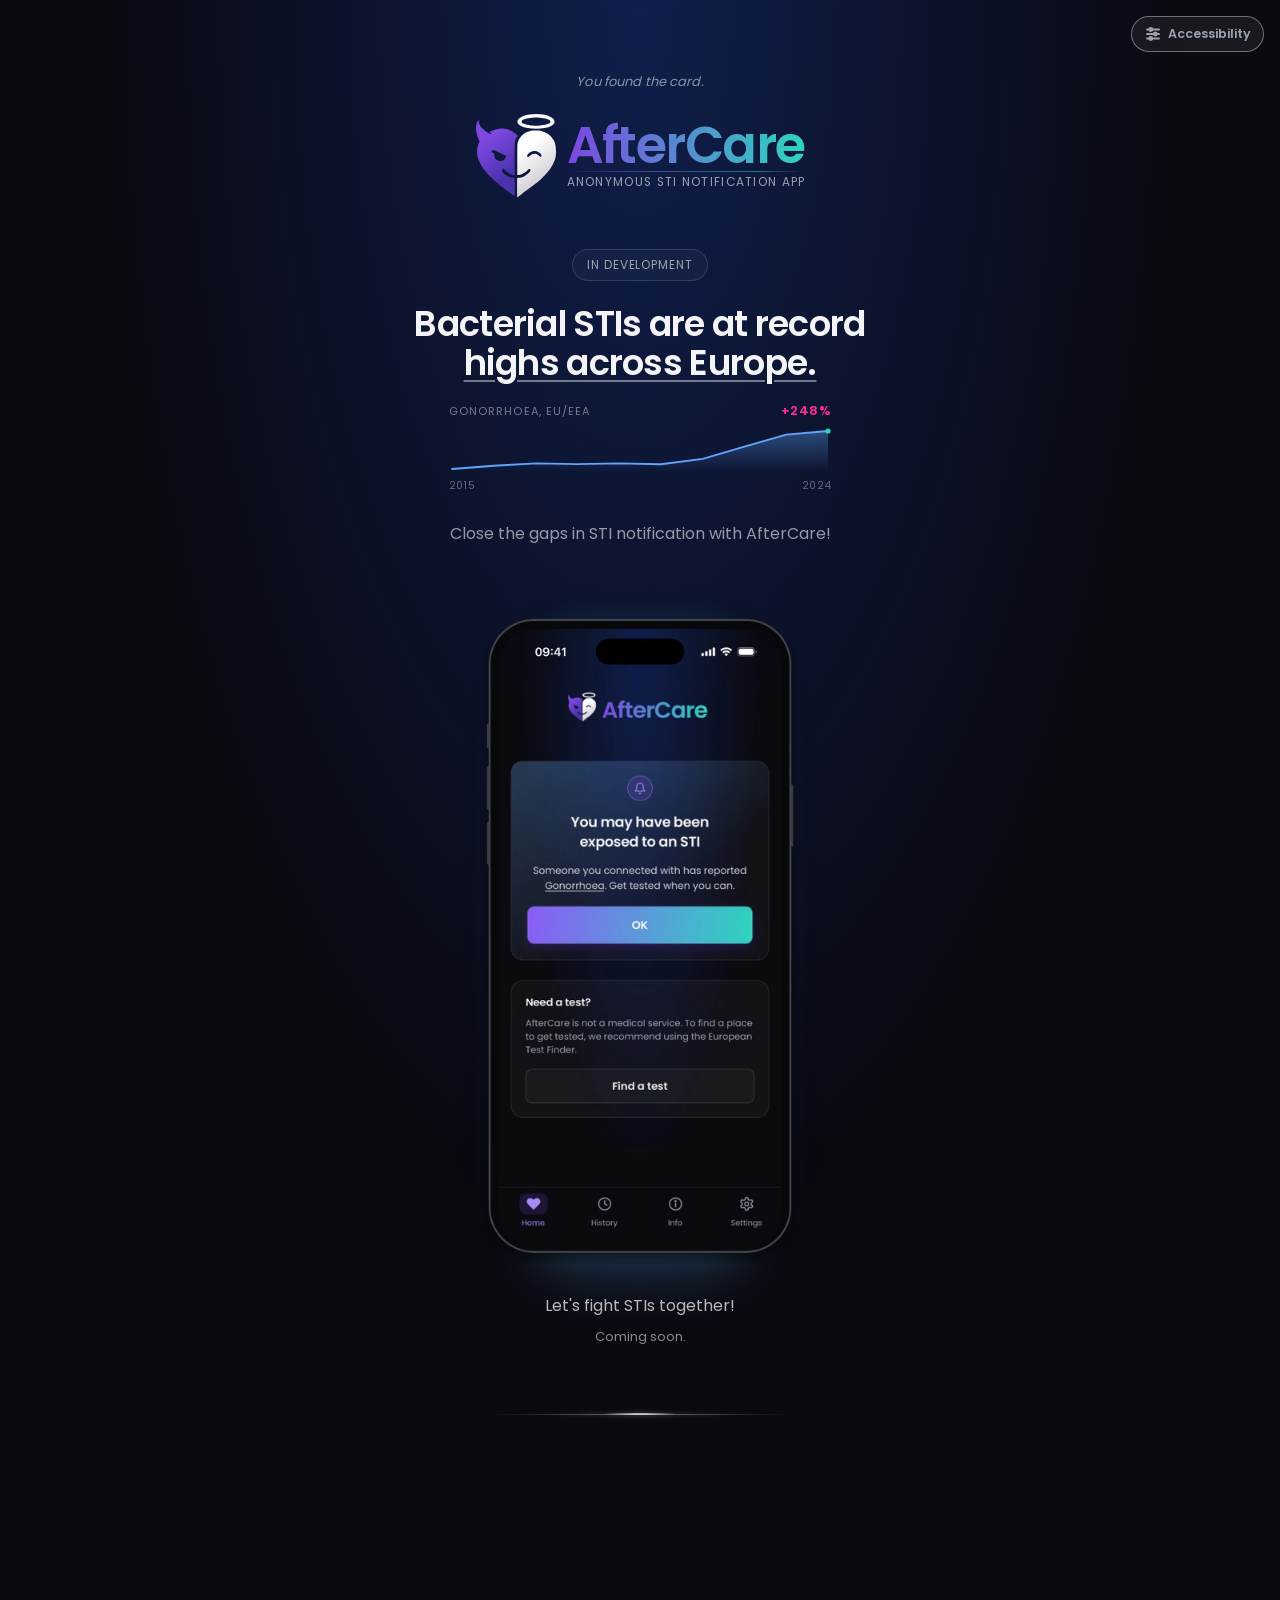
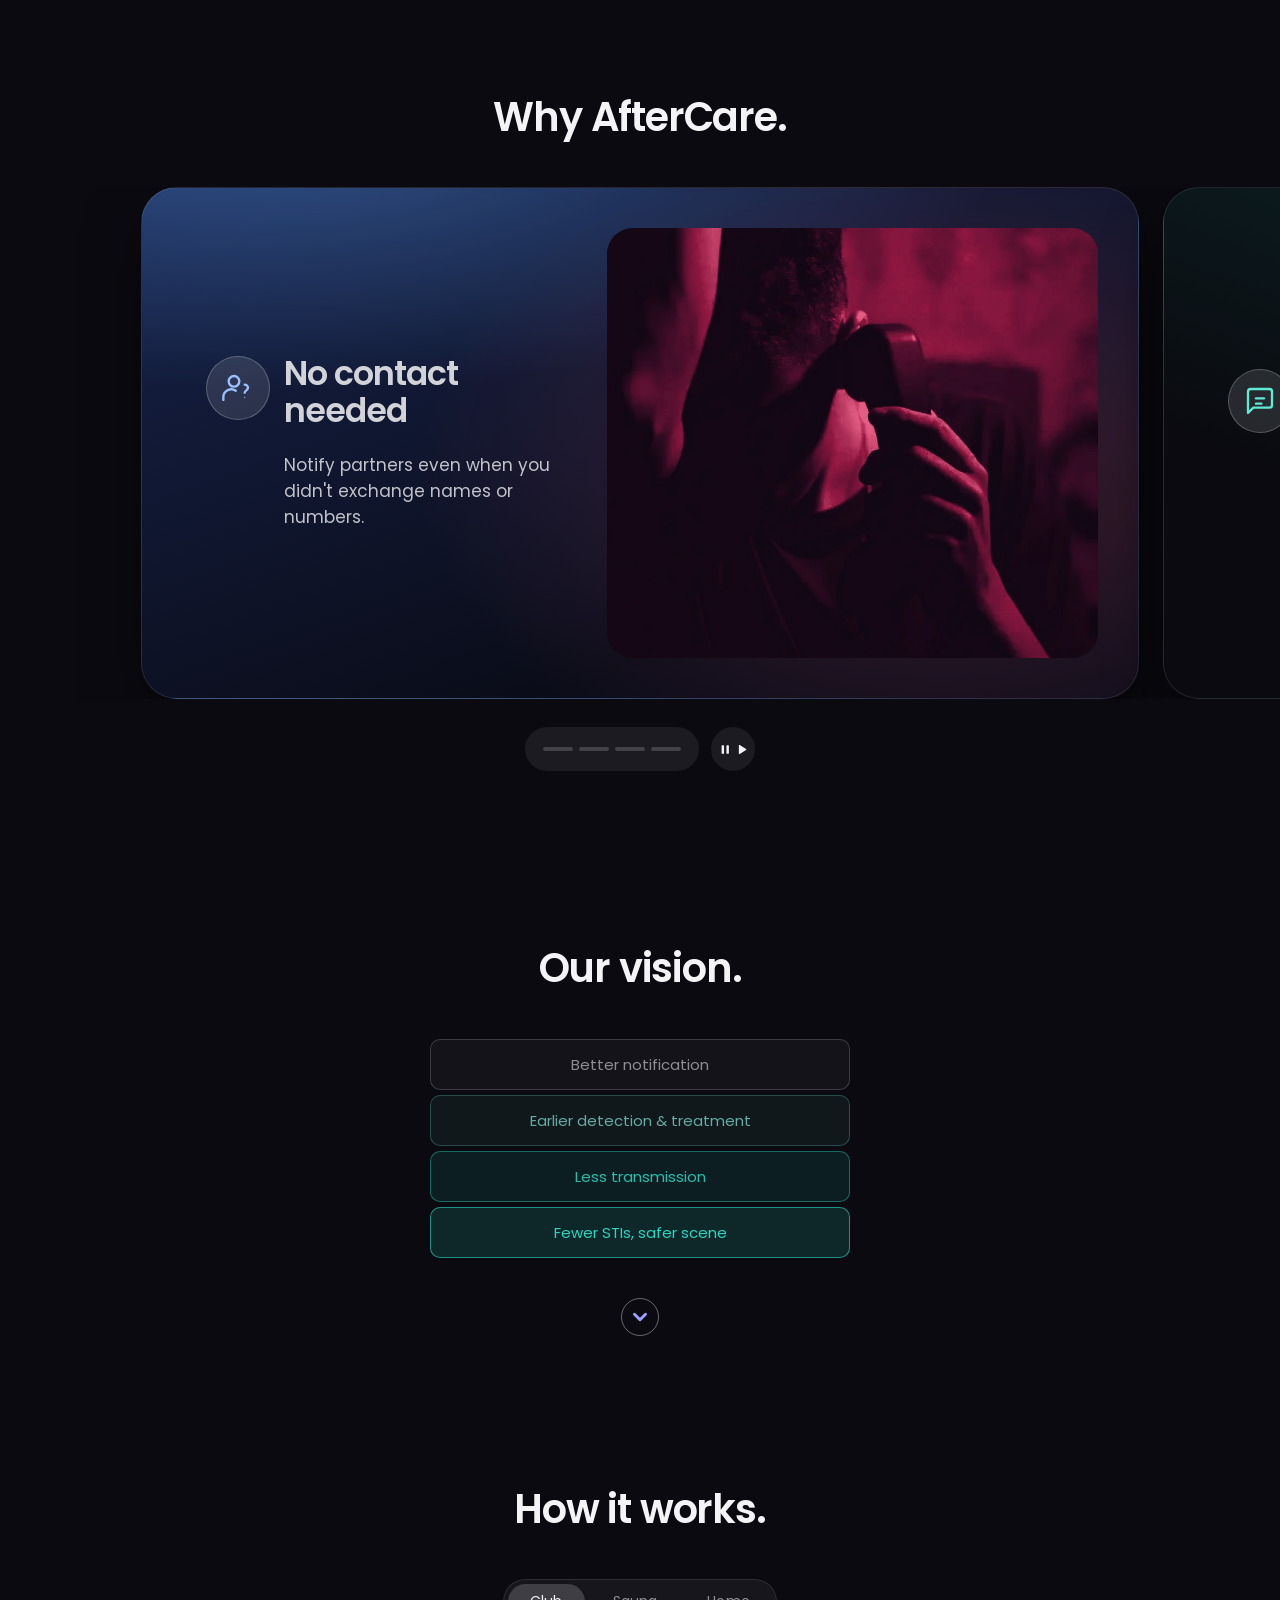
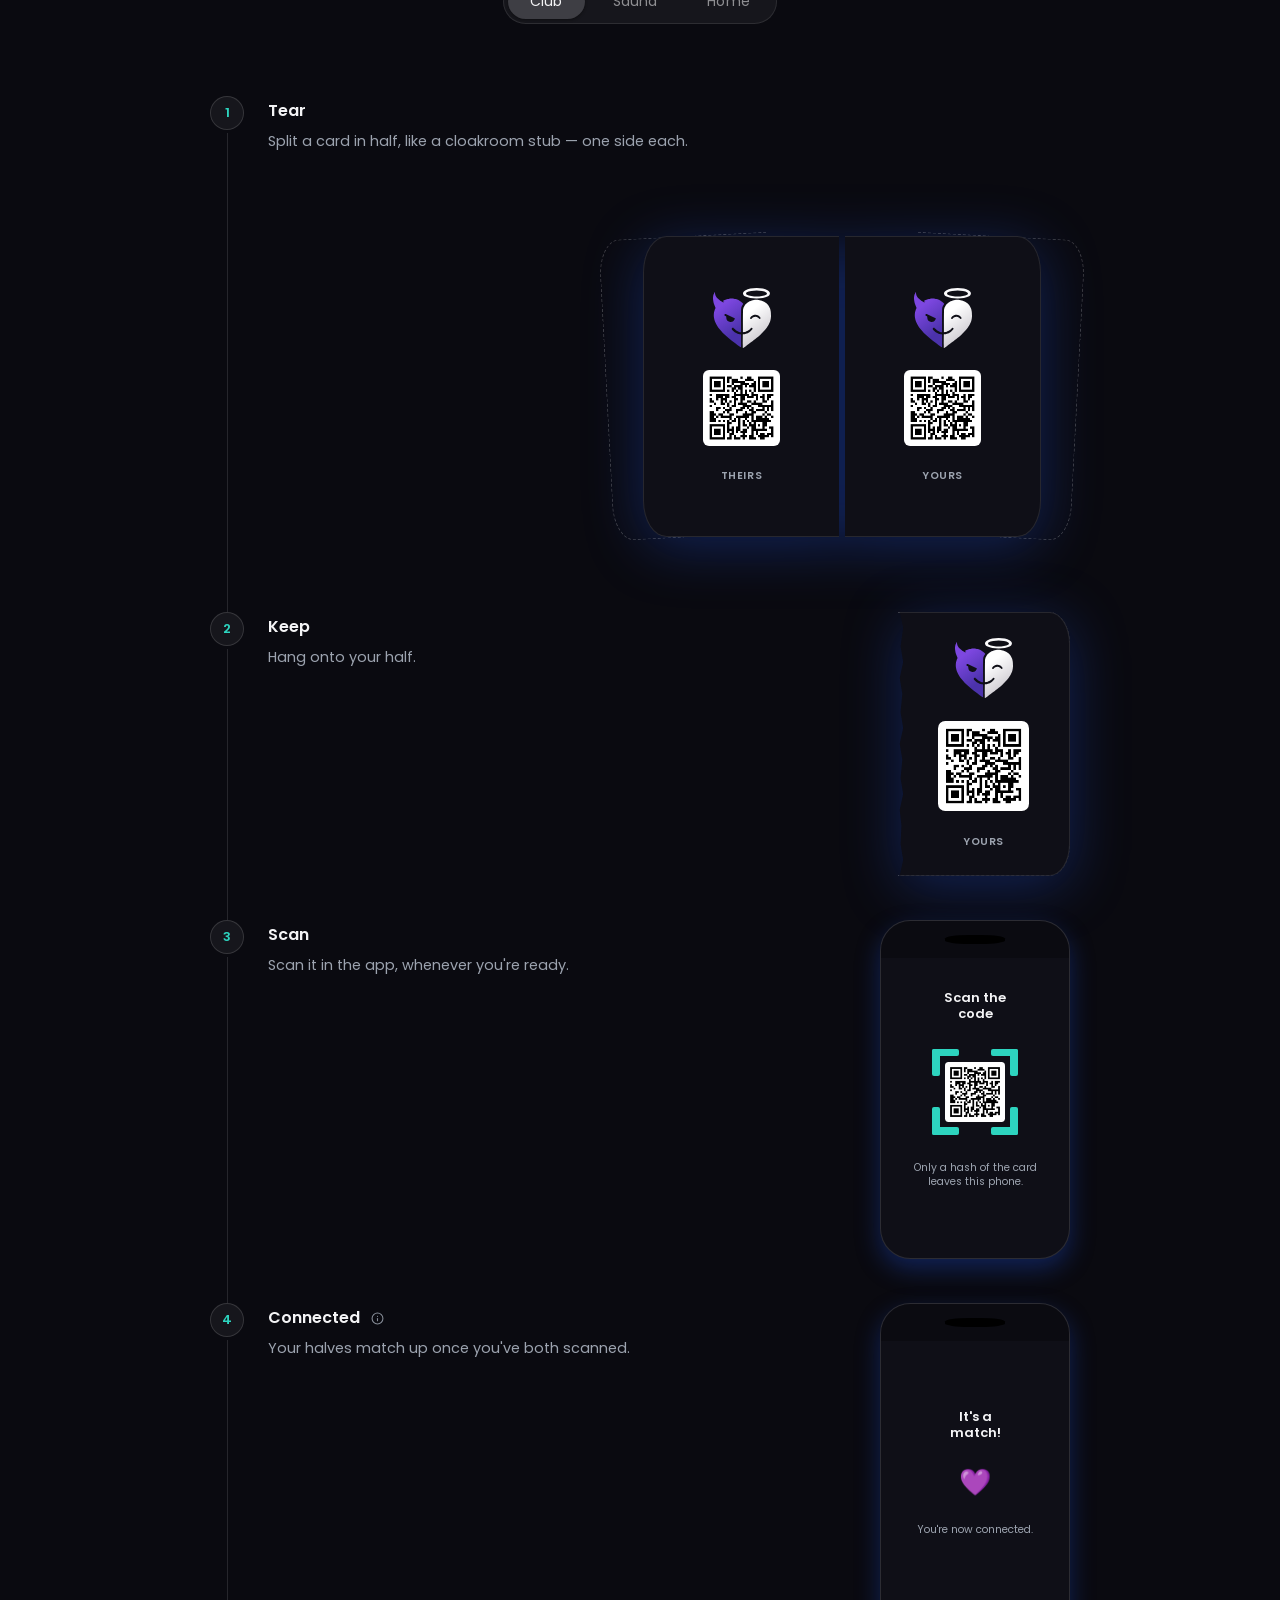
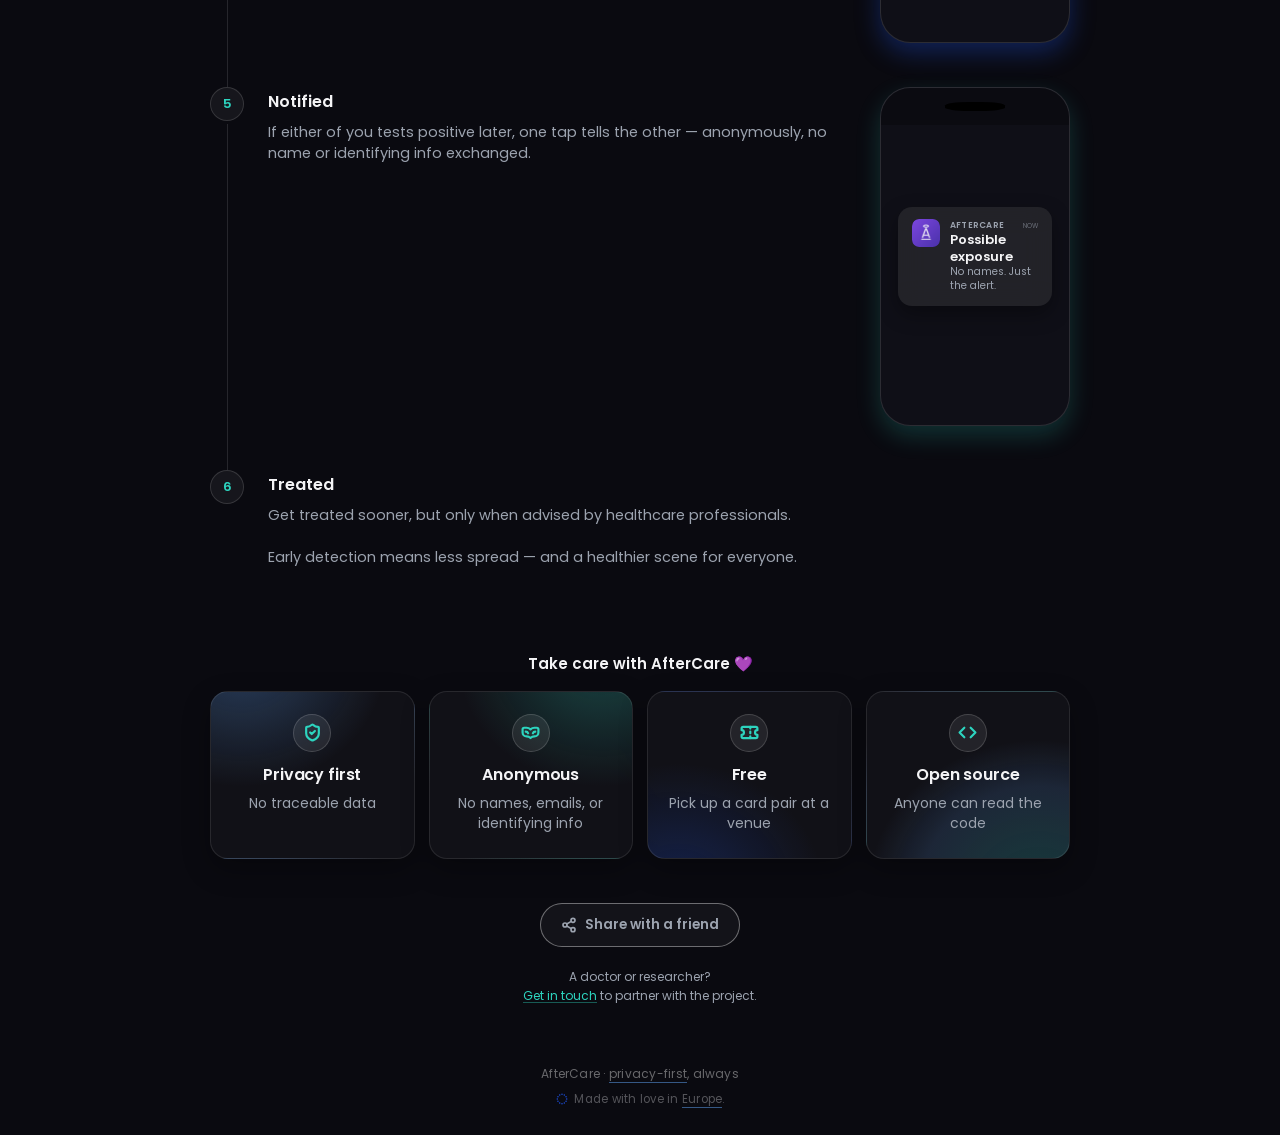
==== commit 098abfc9: "Revised "No message to write" animation to use a calmer easier to absorb layout" ====
--- a/index.html
+++ b/index.html
@@ -1914,16 +1914,36 @@
            a one-word orphan. */
         text-wrap: balance;
         color: #fff;
-        transition: opacity 0.4s ease;
+      }
+      /* Hand-off, not cross-fade: the old line clears fast, then the new one
+         arrives. Two sentences half-visible on top of each other is the one
+         moment in this card nobody can read. */
+      .why-msg-ask {
+        transition: opacity 0.15s ease-out;
       }
       .why-msg-done {
         opacity: 0;
+        transform: translateY(3px);
+        transition:
+          opacity 0.35s ease-out 0.18s,
+          transform 0.35s ease-out 0.18s;
       }
       .why-app-card-msg.is-done .why-msg-ask {
         opacity: 0;
       }
       .why-app-card-msg.is-done .why-msg-done {
         opacity: 1;
+        transform: none;
+      }
+      @media (prefers-reduced-motion: reduce) {
+        .why-msg-ask,
+        .why-msg-done {
+          transition: none;
+        }
+      }
+      :root[data-motion="reduced"] .why-msg-ask,
+      :root[data-motion="reduced"] .why-msg-done {
+        transition: none;
       }
       .why-app-tabs {
         display: flex;
@@ -6856,9 +6876,13 @@
           var READ_PAUSE_MS_1 = 1300;
           var READ_PAUSE_MS_2 = 1500;
           var READ_PAUSE_MS_FINAL = 1700;
-          // How long "Sent ✓" and the thank-you line stay on screen before
-          // autoplay is allowed to move on.
-          var SENT_LINGER_MS = 2000;
+          // Dwell times are set by reading speed (about 4 words/second plus
+          // a beat to orient), not by what looks snappy to whoever built it.
+          // ASK: the 8-word question must be read before the ghost tap
+          // answers it. SENT: the 7-word thank-you must be read after it
+          // has finished arriving (~0.5s), before autoplay moves on.
+          var ASK_READ_MS = 2400;
+          var SENT_LINGER_MS = 3000;
 
           var timers = [];
           function addTimeout(fn, ms) {
@@ -7029,7 +7053,7 @@
               stageCaption.classList.add("why-ba-after");
             }
             tapPanel.classList.add("show");
-            addTimeout(playGhostTap, 1200);
+            addTimeout(playGhostTap, ASK_READ_MS);
           }
 
           function openLaunchWindow() {
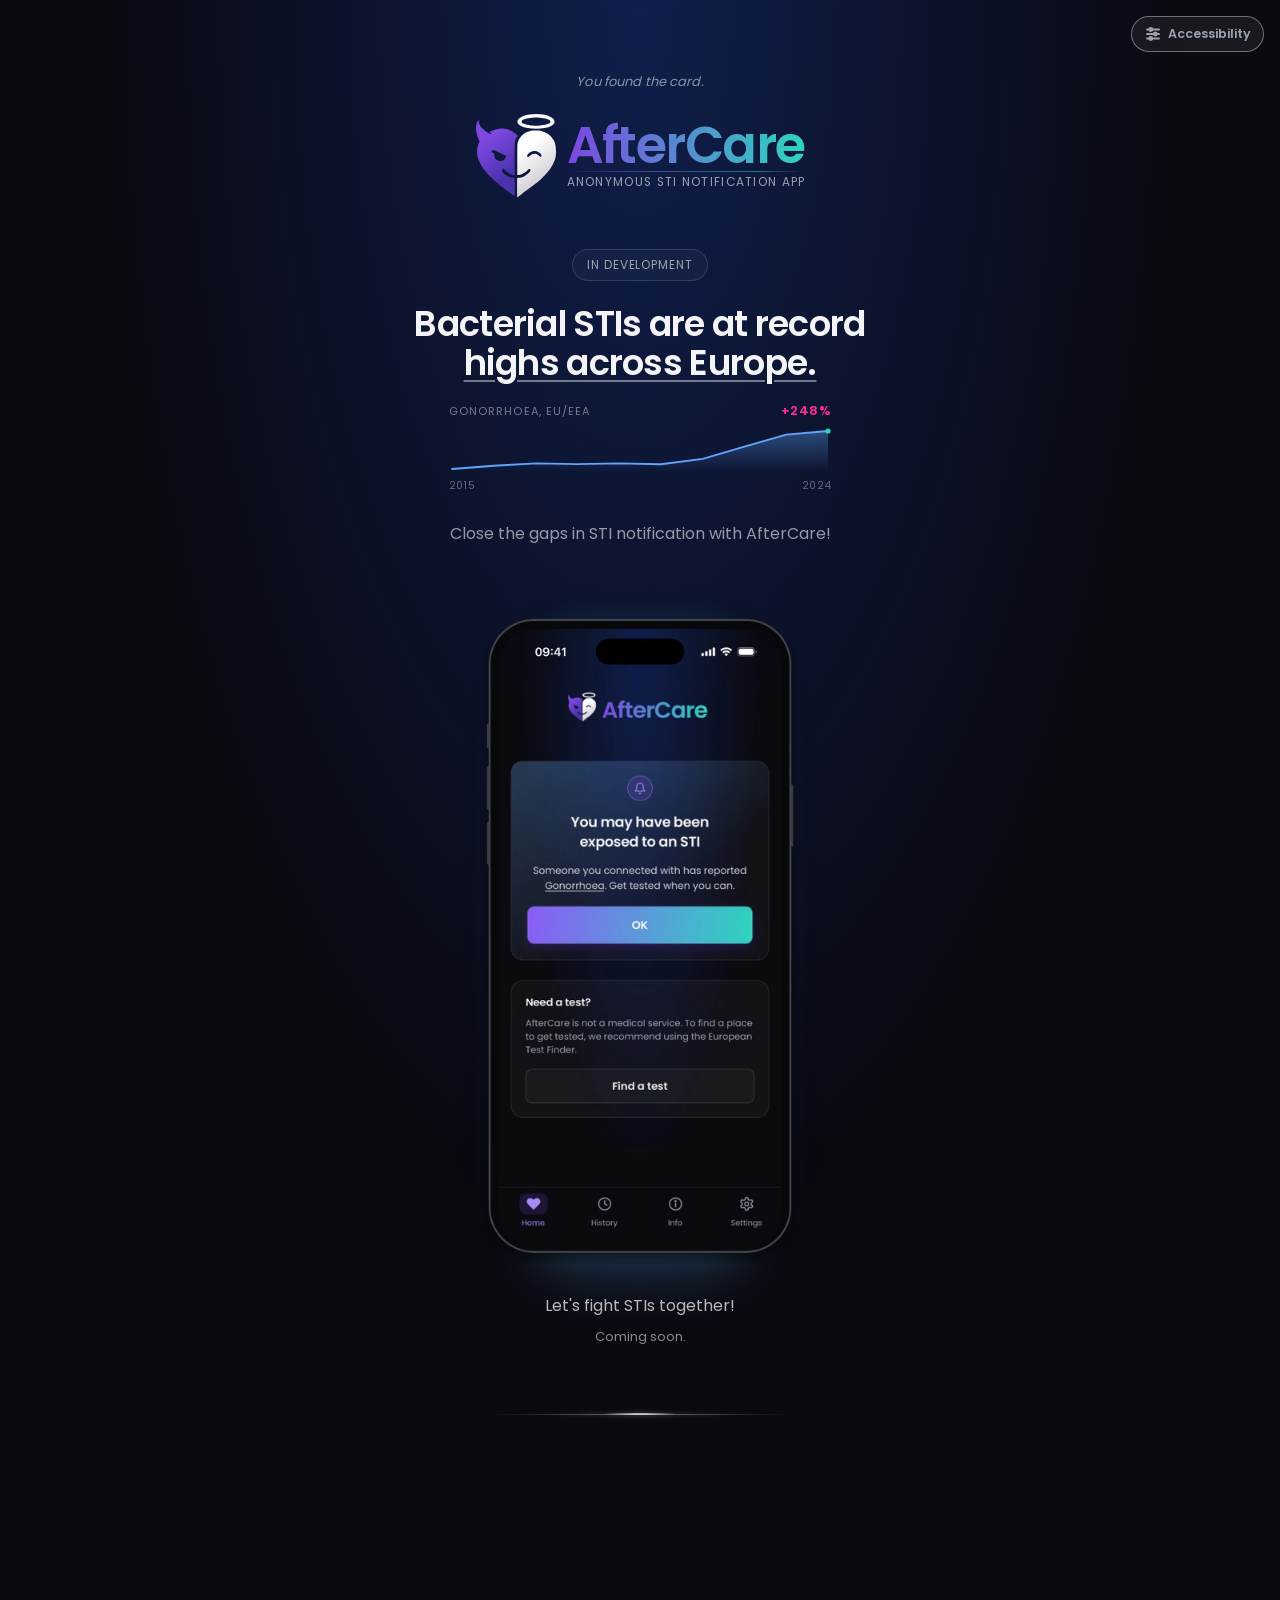
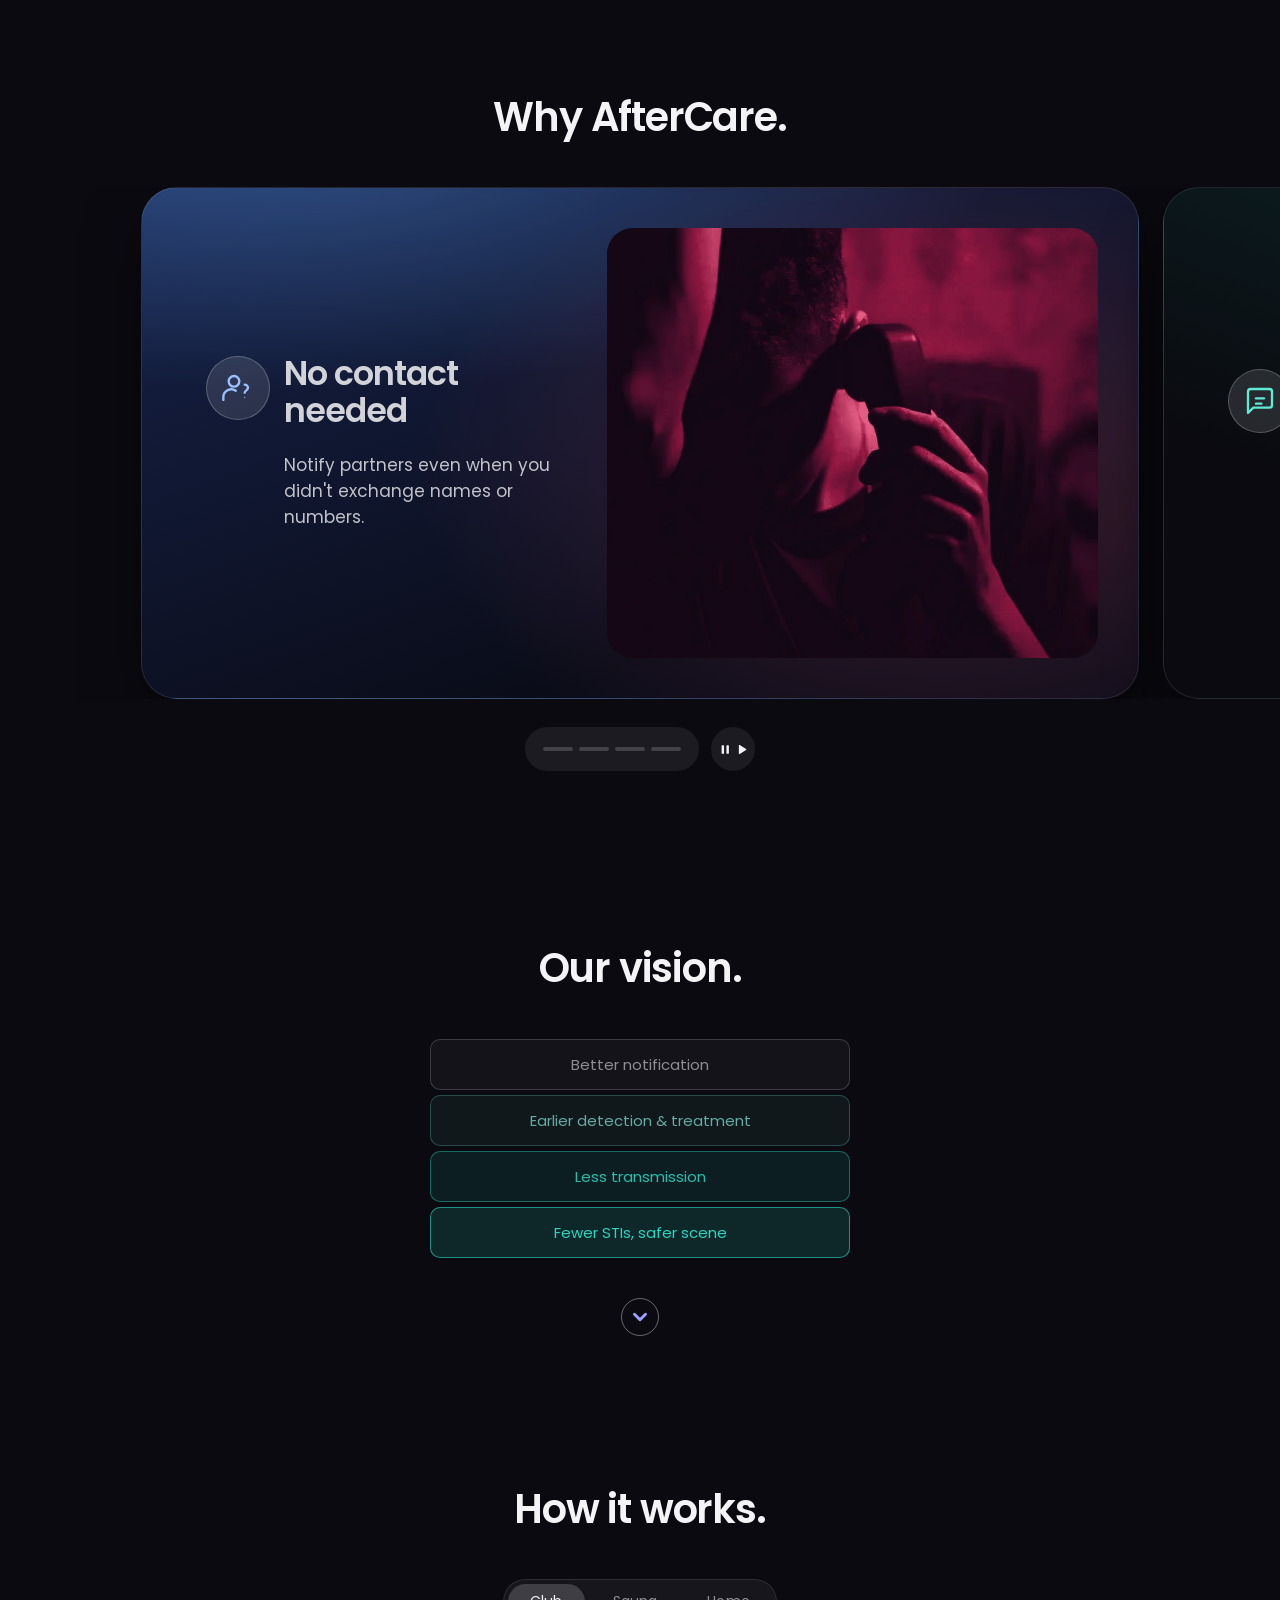
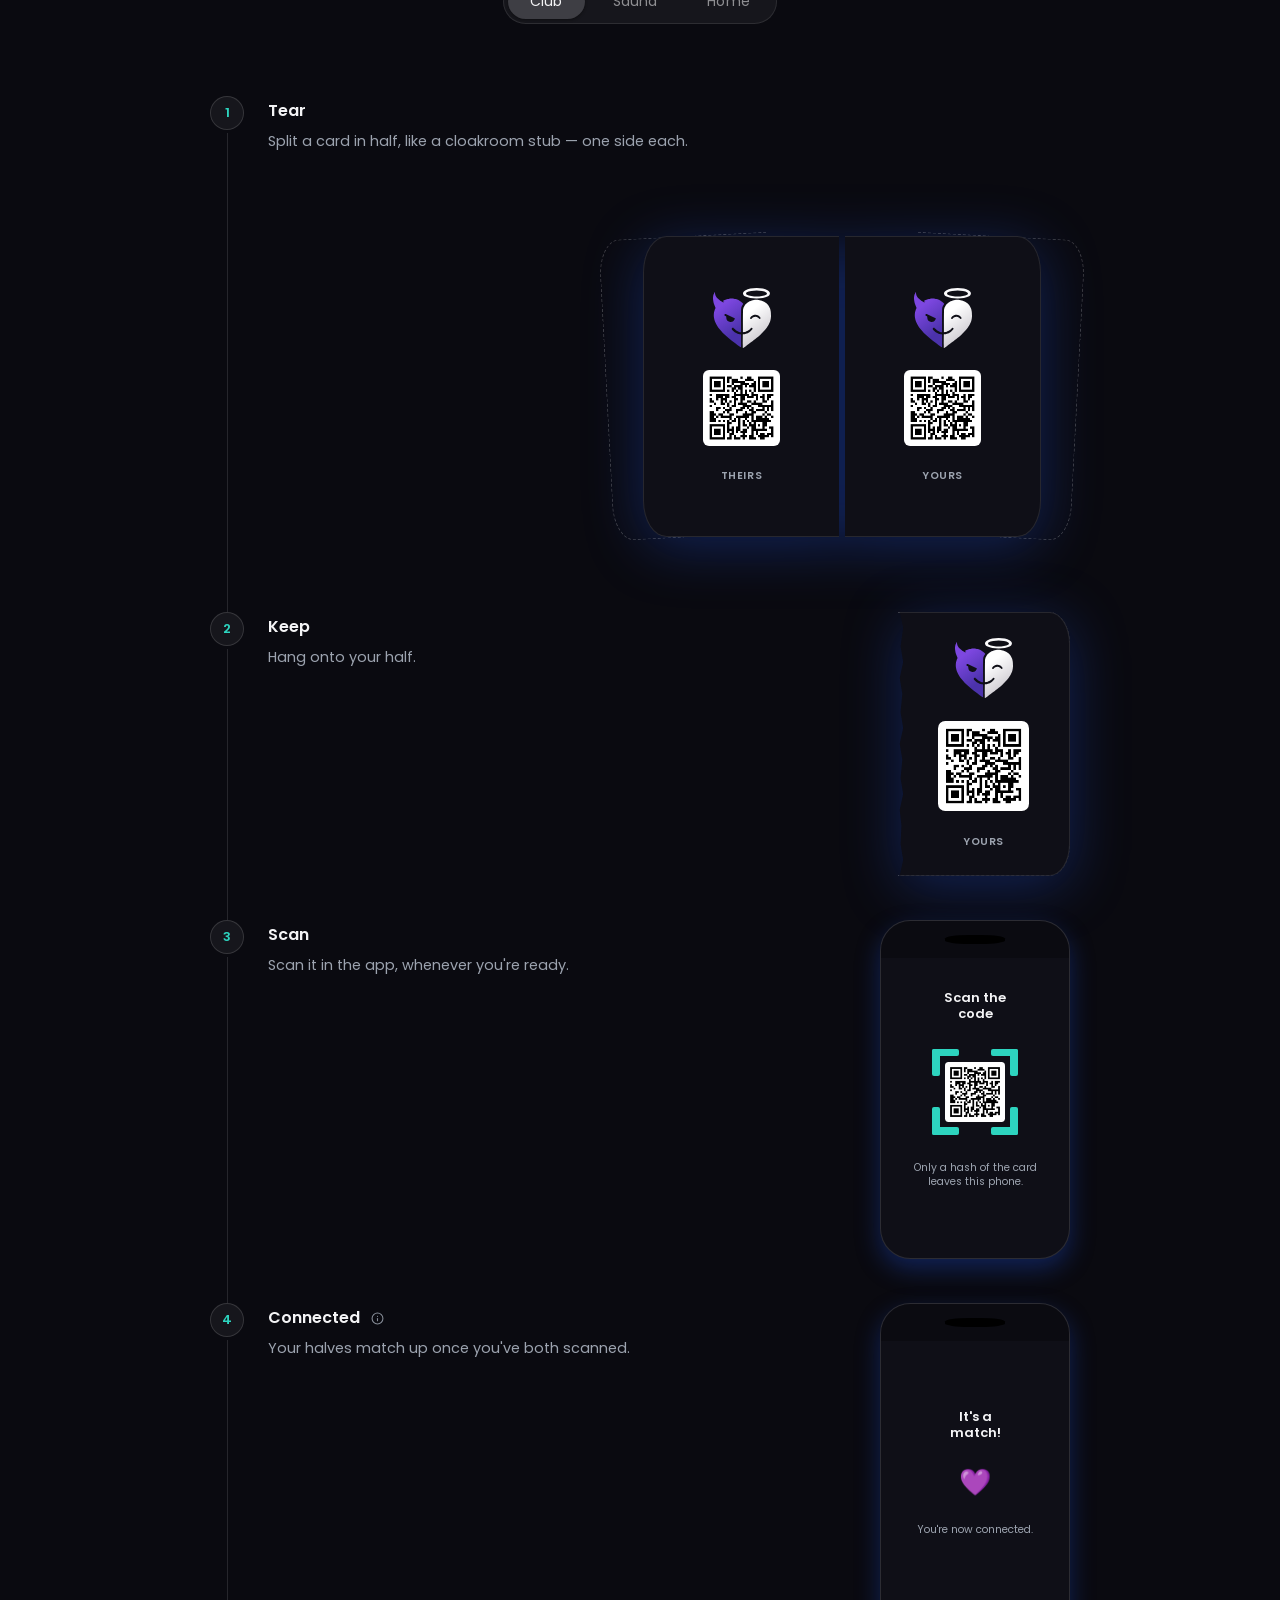
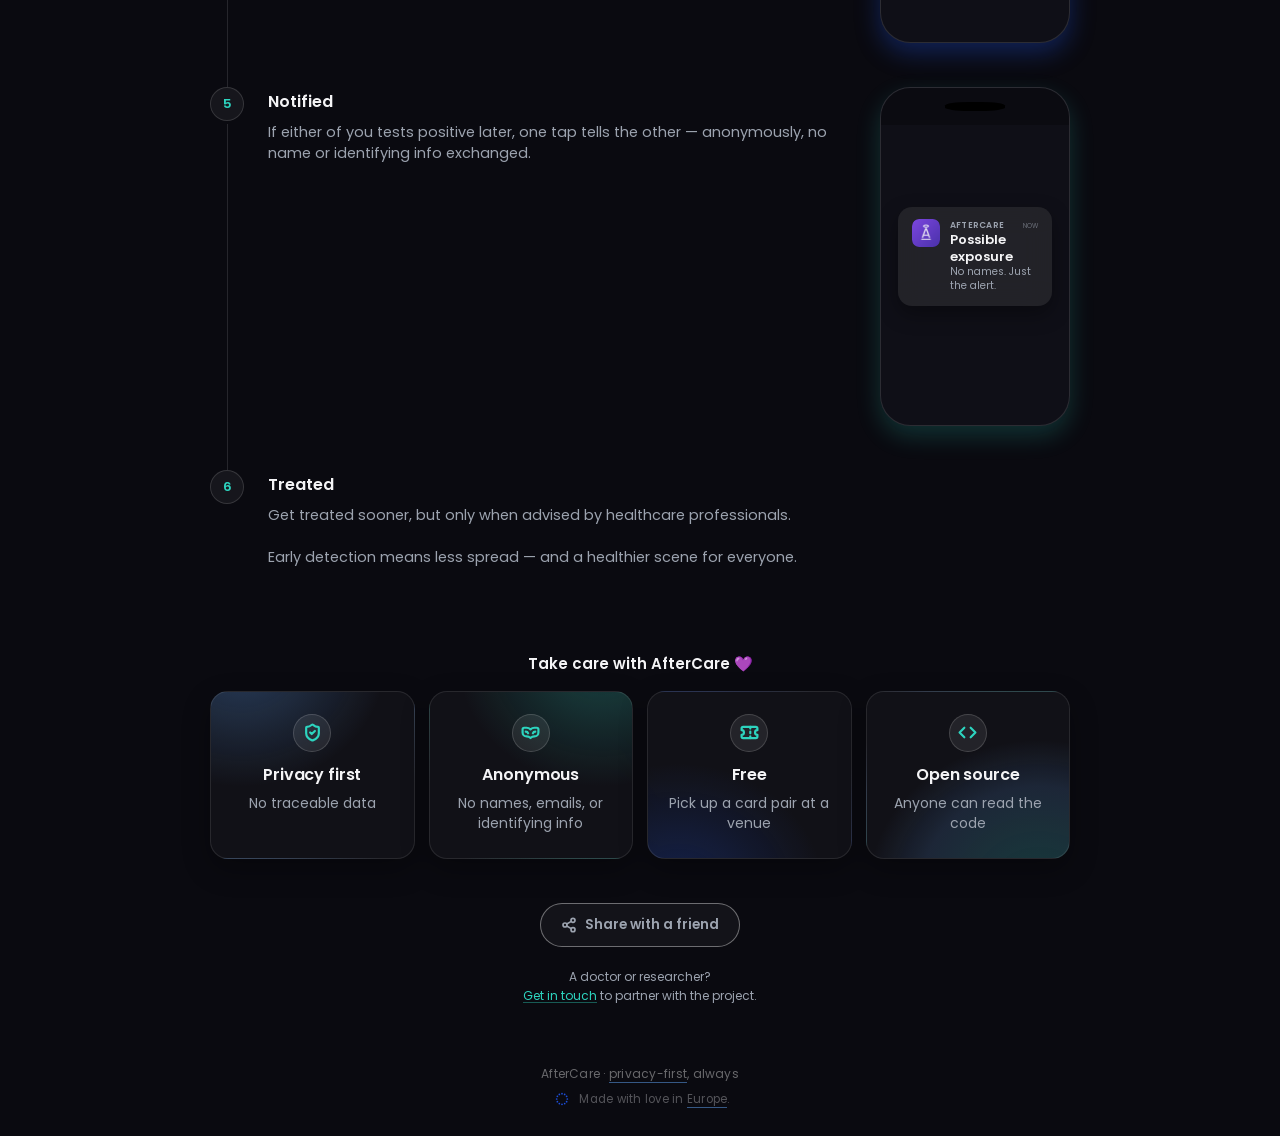
==== commit d4c6fa7b: "Tightened and reduced animations somewhat and added Apple like smoothness" ====
--- a/index.html
+++ b/index.html
@@ -113,6 +113,16 @@
         --white: #f4f4f6;
         --gray: #9ca3af;
         --fg-rgb: 244, 244, 246;
+        /* Hover motion: --ease-calm decelerates with no overshoot (for
+           colour and fades); --ease-soft is the same with a slight settle
+           (for anything that scales, lifts or tilts). */
+        --ease-calm: cubic-bezier(0.22, 1, 0.36, 1);
+        /* Same family with a slight settle: peaks 5.3% past target and
+           returns, against 9.8% for the old cubic-bezier(0.34, 1.56, 0.64,
+           1) (measured, not estimated). Things settle into place instead
+           of stopping dead, which is what reads as fluid. */
+        --ease-soft: cubic-bezier(0.34, 1.4, 0.64, 1);
+        --eu-gold: #ffcc00;
         /* Hazard colours for epidemic data only - never for UI or brand
            surfaces. Neon on near-black, kept well clear of the purple/teal
            gradient so the epidemic can never be mistaken for the brand. */
@@ -496,7 +506,7 @@
         text-decoration-color: rgba(var(--fg-rgb), 0.45);
         text-decoration-thickness: 2px;
         text-underline-offset: 0.14em;
-        transition: text-decoration-color 0.2s ease;
+        transition: text-decoration-color 0.3s var(--ease-calm);
       }
       .headline-link:hover .stat-phrase,
       .headline-link:focus-visible .stat-phrase {
@@ -557,7 +567,7 @@
         stroke-width: 1.8;
         stroke-linecap: round;
         stroke-linejoin: round;
-        transition: stroke 0.2s ease;
+        transition: stroke 0.3s var(--ease-calm);
       }
       .stat-strip-plot .cap {
         fill: var(--teal);
@@ -2420,21 +2430,21 @@
       @media (hover: hover) and (prefers-reduced-motion: no-preference) {
         :root:not([data-motion="reduced"]) .mission .funnel-step {
           transition:
-            scale 0.5s cubic-bezier(0.34, 1.56, 0.64, 1),
-            color 0.35s ease,
-            text-shadow 0.35s ease,
-            background-color 0.35s ease,
-            box-shadow 0.35s ease;
+            scale 0.45s var(--ease-soft),
+            color 0.35s var(--ease-calm),
+            text-shadow 0.4s var(--ease-calm),
+            background-color 0.4s var(--ease-calm),
+            box-shadow 0.4s var(--ease-calm);
         }
         :root:not([data-motion="reduced"])
           .mission.is-settled
           .funnel-step:hover {
-          scale: 1.035;
+          scale: 1.028;
           color: #fff;
           text-shadow:
-            0 0 10px rgba(255, 255, 255, 0.55),
-            0 0 26px rgba(255, 255, 255, 0.28);
-          box-shadow: 0 0 22px rgba(255, 255, 255, 0.08);
+            0 0 12px rgba(255, 255, 255, 0.4),
+            0 0 24px rgba(255, 255, 255, 0.16);
+          box-shadow: 0 0 22px rgba(255, 255, 255, 0.06);
         }
       }
 
@@ -3871,31 +3881,31 @@
          already carry entrance animations that hold `transform`, so these
          use the individual `scale` / `rotate` / `translate` properties,
          which compose with it instead of fighting it. */
+      /* Two passes top to bottom, each fading in and out at the ends,
+         instead of a back-and-forth loop for as long as the cursor rests. */
       @keyframes mp-scan-hover {
-        from {
+        0% {
           top: 6%;
-        }
-        to {
+          opacity: 0;
+        }
+        18%,
+        82% {
+          opacity: 1;
+        }
+        100% {
           top: 88%;
+          opacity: 0;
         }
       }
       @keyframes mp-heart-pulse {
         0%,
-        42%,
         100% {
           scale: 1;
           filter: drop-shadow(0 0 0 rgba(167, 139, 250, 0));
         }
-        14% {
-          scale: 1.18;
-          filter: drop-shadow(0 0 7px rgba(167, 139, 250, 0.7));
-        }
-        28% {
-          scale: 1.02;
-        }
-        36% {
+        45% {
           scale: 1.12;
-          filter: drop-shadow(0 0 5px rgba(167, 139, 250, 0.5));
+          filter: drop-shadow(0 0 7px rgba(167, 139, 250, 0.55));
         }
       }
       @keyframes trust-pop {
@@ -3903,11 +3913,8 @@
         100% {
           scale: 1;
         }
-        40% {
-          scale: 1.22;
-        }
-        70% {
-          scale: 0.95;
+        50% {
+          scale: 1.16;
         }
       }
       @keyframes trust-wiggle {
@@ -3915,14 +3922,14 @@
         100% {
           rotate: 0deg;
         }
-        25% {
-          rotate: -14deg;
-        }
-        60% {
-          rotate: 11deg;
+        30% {
+          rotate: -10deg;
+        }
+        65% {
+          rotate: 7deg;
         }
         85% {
-          rotate: -4deg;
+          rotate: -2deg;
         }
       }
       @keyframes trust-swing {
@@ -3930,12 +3937,11 @@
         100% {
           rotate: 0deg;
         }
-        30% {
-          rotate: -18deg;
-          translate: 0 -1px;
-        }
-        65% {
-          rotate: 10deg;
+        35% {
+          rotate: -12deg;
+        }
+        70% {
+          rotate: 6deg;
         }
       }
       @keyframes trust-check-draw {
@@ -3950,12 +3956,12 @@
       }
       @keyframes trust-br-out-r {
         50% {
-          translate: 2.5px 0;
+          translate: 2px 0;
         }
       }
       @keyframes trust-br-out-l {
         50% {
-          translate: -2.5px 0;
+          translate: -2px 0;
         }
       }
       @media (hover: hover) and (prefers-reduced-motion: no-preference) {
@@ -3963,36 +3969,37 @@
           opacity: 0;
         }
         :root:not([data-motion="reduced"]) .step.is-settled .mp-notif {
-          transition: scale 0.35s cubic-bezier(0.34, 1.56, 0.64, 1);
+          transition:
+            scale 0.4s var(--ease-soft),
+            box-shadow 0.4s var(--ease-calm);
         }
         :root:not([data-motion="reduced"]) .step.is-settled .mp-notified:hover .mp-notif {
-          scale: 1.08;
-          box-shadow: 0 12px 26px rgba(0, 0, 0, 0.45);
+          scale: 1.055;
+          box-shadow: 0 12px 26px rgba(0, 0, 0, 0.42);
         }
         :root:not([data-motion="reduced"]) .step.is-settled .mp-frame {
-          transition: scale 0.35s cubic-bezier(0.34, 1.56, 0.64, 1);
+          transition: scale 0.45s var(--ease-soft);
         }
         :root:not([data-motion="reduced"]) .step.is-settled .mini-phone:hover .mp-frame {
-          scale: 1.07;
+          scale: 1.045;
         }
         :root:not([data-motion="reduced"])
           .step.is-settled
           .mini-phone:hover
           .mp-scanline-hover {
-          opacity: 1;
-          animation: mp-scan-hover 0.9s ease-in-out infinite alternate;
+          animation: mp-scan-hover 1.3s ease-in-out 2 both;
         }
         :root:not([data-motion="reduced"]) .step[data-step="keep"].is-settled .torn-card {
           transition:
             filter 0.15s ease,
-            rotate 0.4s cubic-bezier(0.34, 1.56, 0.64, 1),
-            translate 0.4s cubic-bezier(0.34, 1.56, 0.64, 1);
+            rotate 0.45s var(--ease-soft),
+            translate 0.45s var(--ease-soft);
         }
         :root:not([data-motion="reduced"])
           .step[data-step="keep"].is-settled
           .torn-card:hover {
-          rotate: 3deg;
-          translate: 0 -4px;
+          rotate: 2.2deg;
+          translate: 0 -3.5px;
         }
         :root:not([data-motion="reduced"])
           .step.is-settled
@@ -4000,28 +4007,28 @@
           .mp-heart {
           animation:
             mp-match-heart-in 1.1s cubic-bezier(0.22, 1, 0.36, 1) both,
-            mp-heart-pulse 1.4s ease-in-out infinite;
+            mp-heart-pulse 1.8s ease-in-out 1.1s 3;
         }
         :root:not([data-motion="reduced"]) .trust.is-settled li:hover .trust-icon {
-          animation: trust-pop 0.55s ease;
+          animation: trust-pop 0.5s var(--ease-soft);
         }
         :root:not([data-motion="reduced"])
           .trust.is-settled
           li:nth-child(1):hover
           .trust-check {
-          animation: trust-check-draw 0.55s ease 0.12s both;
+          animation: trust-check-draw 0.5s var(--ease-calm) 0.1s both;
         }
         :root:not([data-motion="reduced"])
           .trust.is-settled
           li:nth-child(2):hover
           .trust-icon {
-          animation: trust-wiggle 0.7s ease;
+          animation: trust-wiggle 0.65s ease-in-out;
         }
         :root:not([data-motion="reduced"])
           .trust.is-settled
           li:nth-child(3):hover
           .trust-icon {
-          animation: trust-swing 0.75s ease;
+          animation: trust-swing 0.7s ease-in-out;
         }
         :root:not([data-motion="reduced"])
           .trust.is-settled
@@ -4033,13 +4040,13 @@
           .trust.is-settled
           li:nth-child(4):hover
           .trust-br-r {
-          animation: trust-br-out-r 0.6s ease;
+          animation: trust-br-out-r 0.6s var(--ease-calm);
         }
         :root:not([data-motion="reduced"])
           .trust.is-settled
           li:nth-child(4):hover
           .trust-br-l {
-          animation: trust-br-out-l 0.6s ease;
+          animation: trust-br-out-l 0.6s var(--ease-calm);
         }
       }
 
@@ -4172,7 +4179,7 @@
           background 0.2s ease,
           color 0.2s ease,
           border-color 0.2s ease,
-          transform 0.15s ease;
+          transform 0.2s var(--ease-soft);
       }
       .share-btn:hover,
       .share-btn:focus-visible {
@@ -4181,7 +4188,7 @@
         background: rgba(var(--fg-rgb), 0.08);
       }
       .share-btn:active {
-        transform: scale(0.96);
+        transform: scale(0.97);
       }
       /* Share icon: on hover the whole glyph springs up a touch and the
          three nodes pop in sequence, like a message being passed along. */
@@ -4196,12 +4203,12 @@
           rotate: 0deg;
         }
         35% {
-          scale: 1.2;
-          rotate: -10deg;
+          scale: 1.15;
+          rotate: -5deg;
         }
         70% {
-          scale: 0.96;
-          rotate: 4deg;
+          scale: 0.98;
+          rotate: 2deg;
         }
       }
       @keyframes share-node {
@@ -4209,36 +4216,36 @@
         100% {
           scale: 1;
         }
-        40% {
-          scale: 1.45;
+        45% {
+          scale: 1.32;
         }
       }
       @media (hover: hover) and (prefers-reduced-motion: no-preference) {
         :root:not([data-motion="reduced"]) .share-btn:hover svg {
-          animation: share-spring 0.7s cubic-bezier(0.34, 1.56, 0.64, 1);
+          animation: share-spring 0.6s var(--ease-soft);
         }
         :root:not([data-motion="reduced"]) .share-btn:hover svg circle {
           transform-box: fill-box;
           transform-origin: center;
-          animation: share-node 0.55s ease;
+          animation: share-node 0.5s var(--ease-soft);
         }
         :root:not([data-motion="reduced"])
           .share-btn:hover
           svg
           circle:nth-of-type(1) {
-          animation-delay: 0.05s;
+          animation-delay: 0.04s;
         }
         :root:not([data-motion="reduced"])
           .share-btn:hover
           svg
           circle:nth-of-type(2) {
-          animation-delay: 0.15s;
+          animation-delay: 0.1s;
         }
         :root:not([data-motion="reduced"])
           .share-btn:hover
           svg
           circle:nth-of-type(3) {
-          animation-delay: 0.25s;
+          animation-delay: 0.16s;
         }
       }
       .toast {
@@ -4303,6 +4310,75 @@
       .footer-origin-link:focus-visible {
         color: var(--purple-light);
         border-color: var(--purple-light);
+      }
+      /* Hover "Europe" (or the emblem itself) and the ring of stars becomes
+         the flag it belongs to: a blue field, twelve gold stars, rippling
+         gently. The flag is twelve vertical strips drifting up and down
+         out of phase, so a slow wave travels across it. The pole edge
+         barely moves, the free edge moves most, and a faint shade follows
+         each crest. The wave runs only while the cursor rests there and the
+         flag fades out on leaving. Reduced motion still gets the flag, held
+         still. */
+      .footer-eu-icon .eu-flag {
+        opacity: 0;
+      }
+      .footer-eu-icon:hover .eu-flag,
+      .footer-origin:has(.footer-origin-link:hover) .eu-flag,
+      .footer-origin:has(.footer-origin-link:focus-visible) .eu-flag {
+        opacity: 1;
+      }
+      .footer-eu-icon:hover .eu-ring,
+      .footer-origin:has(.footer-origin-link:hover) .eu-ring,
+      .footer-origin:has(.footer-origin-link:focus-visible) .eu-ring {
+        opacity: 0;
+      }
+      .eu-shade {
+        opacity: 0;
+      }
+      @keyframes eu-wave {
+        0%,
+        100% {
+          translate: 0 calc(var(--amp) * 1px);
+        }
+        50% {
+          translate: 0 calc(var(--amp) * -1px);
+        }
+      }
+      @keyframes eu-shade {
+        0%,
+        100% {
+          opacity: 0;
+        }
+        50% {
+          opacity: 0.22;
+        }
+      }
+      @media (hover: hover) and (prefers-reduced-motion: no-preference) {
+        :root:not([data-motion="reduced"]) .footer-eu-icon .eu-flag,
+        :root:not([data-motion="reduced"]) .footer-eu-icon .eu-ring {
+          transition: opacity 0.5s var(--ease-calm);
+        }
+        :root:not([data-motion="reduced"]) .eu-strip {
+          --amp: calc(0.35 + var(--i) * 0.16);
+          animation: eu-wave 2.7s ease-in-out infinite;
+          animation-delay: calc(var(--i) * -0.21s);
+          animation-play-state: paused;
+        }
+        :root:not([data-motion="reduced"]) .eu-shade {
+          animation: eu-shade 2.7s ease-in-out infinite;
+          animation-delay: calc(var(--i) * -0.21s - 0.7s);
+          animation-play-state: paused;
+        }
+        :root:not([data-motion="reduced"]) .footer-eu-icon:hover .eu-strip,
+        :root:not([data-motion="reduced"]) .footer-eu-icon:hover .eu-shade,
+        :root:not([data-motion="reduced"])
+          .footer-origin:has(.footer-origin-link:hover)
+          :is(.eu-strip, .eu-shade),
+        :root:not([data-motion="reduced"])
+          .footer-origin:has(.footer-origin-link:focus-visible)
+          :is(.eu-strip, .eu-shade) {
+          animation-play-state: running;
+        }
       }
 
       /* ---- stats chart button ---- */
@@ -5951,24 +6027,106 @@
       <p class="footer-origin">
         <svg
           class="footer-eu-icon"
-          width="14"
-          height="14"
-          viewBox="0 0 24 24"
+          width="24"
+          height="16"
+          viewBox="-6 0 36 24"
           fill="currentColor"
           aria-hidden="true"
         >
-          <circle cx="12" cy="4" r="1.3" />
-          <circle cx="16" cy="5.07" r="1.3" />
-          <circle cx="18.93" cy="8" r="1.3" />
-          <circle cx="20" cy="12" r="1.3" />
-          <circle cx="18.93" cy="16" r="1.3" />
-          <circle cx="16" cy="18.93" r="1.3" />
-          <circle cx="12" cy="20" r="1.3" />
-          <circle cx="8" cy="18.93" r="1.3" />
-          <circle cx="5.07" cy="16" r="1.3" />
-          <circle cx="4" cy="12" r="1.3" />
-          <circle cx="5.07" cy="8" r="1.3" />
-          <circle cx="8" cy="5.07" r="1.3" />
+          <defs>
+            <polygon id="euStar" points="0.00,-1.50 0.35,-0.49 1.43,-0.46 0.57,0.19 0.88,1.21 0.00,0.60 -0.88,1.21 -0.57,0.19 -1.43,-0.46 -0.35,-0.49" />
+            <g id="euFlagArt">
+              <rect x="-6" y="0" width="36" height="24" fill="#003399" />
+              <use href="#euStar" x="12" y="4" fill="var(--eu-gold)" />
+              <use href="#euStar" x="16" y="5.07" fill="var(--eu-gold)" />
+              <use href="#euStar" x="18.93" y="8" fill="var(--eu-gold)" />
+              <use href="#euStar" x="20" y="12" fill="var(--eu-gold)" />
+              <use href="#euStar" x="18.93" y="16" fill="var(--eu-gold)" />
+              <use href="#euStar" x="16" y="18.93" fill="var(--eu-gold)" />
+              <use href="#euStar" x="12" y="20" fill="var(--eu-gold)" />
+              <use href="#euStar" x="8" y="18.93" fill="var(--eu-gold)" />
+              <use href="#euStar" x="5.07" y="16" fill="var(--eu-gold)" />
+              <use href="#euStar" x="4" y="12" fill="var(--eu-gold)" />
+              <use href="#euStar" x="5.07" y="8" fill="var(--eu-gold)" />
+              <use href="#euStar" x="8" y="5.07" fill="var(--eu-gold)" />
+            </g>
+            <clipPath id="euStrip0"><rect x="-6" y="-3" width="3.4" height="30" /></clipPath>
+            <clipPath id="euStrip1"><rect x="-3" y="-3" width="3.4" height="30" /></clipPath>
+            <clipPath id="euStrip2"><rect x="0" y="-3" width="3.4" height="30" /></clipPath>
+            <clipPath id="euStrip3"><rect x="3" y="-3" width="3.4" height="30" /></clipPath>
+            <clipPath id="euStrip4"><rect x="6" y="-3" width="3.4" height="30" /></clipPath>
+            <clipPath id="euStrip5"><rect x="9" y="-3" width="3.4" height="30" /></clipPath>
+            <clipPath id="euStrip6"><rect x="12" y="-3" width="3.4" height="30" /></clipPath>
+            <clipPath id="euStrip7"><rect x="15" y="-3" width="3.4" height="30" /></clipPath>
+            <clipPath id="euStrip8"><rect x="18" y="-3" width="3.4" height="30" /></clipPath>
+            <clipPath id="euStrip9"><rect x="21" y="-3" width="3.4" height="30" /></clipPath>
+            <clipPath id="euStrip10"><rect x="24" y="-3" width="3.4" height="30" /></clipPath>
+            <clipPath id="euStrip11"><rect x="27" y="-3" width="3.4" height="30" /></clipPath>
+          </defs>
+          <g class="eu-ring">
+            <circle cx="12" cy="4" r="1.3" />
+            <circle cx="16" cy="5.07" r="1.3" />
+            <circle cx="18.93" cy="8" r="1.3" />
+            <circle cx="20" cy="12" r="1.3" />
+            <circle cx="18.93" cy="16" r="1.3" />
+            <circle cx="16" cy="18.93" r="1.3" />
+            <circle cx="12" cy="20" r="1.3" />
+            <circle cx="8" cy="18.93" r="1.3" />
+            <circle cx="5.07" cy="16" r="1.3" />
+            <circle cx="4" cy="12" r="1.3" />
+            <circle cx="5.07" cy="8" r="1.3" />
+            <circle cx="8" cy="5.07" r="1.3" />
+          </g>
+          <g class="eu-flag">
+            <g class="eu-strip" style="--i: 0" clip-path="url(#euStrip0)">
+              <use href="#euFlagArt" />
+              <rect class="eu-shade" style="--i: 0" x="-6" y="0" width="3.4" height="24" fill="#000" />
+            </g>
+            <g class="eu-strip" style="--i: 1" clip-path="url(#euStrip1)">
+              <use href="#euFlagArt" />
+              <rect class="eu-shade" style="--i: 1" x="-3" y="0" width="3.4" height="24" fill="#000" />
+            </g>
+            <g class="eu-strip" style="--i: 2" clip-path="url(#euStrip2)">
+              <use href="#euFlagArt" />
+              <rect class="eu-shade" style="--i: 2" x="0" y="0" width="3.4" height="24" fill="#000" />
+            </g>
+            <g class="eu-strip" style="--i: 3" clip-path="url(#euStrip3)">
+              <use href="#euFlagArt" />
+              <rect class="eu-shade" style="--i: 3" x="3" y="0" width="3.4" height="24" fill="#000" />
+            </g>
+            <g class="eu-strip" style="--i: 4" clip-path="url(#euStrip4)">
+              <use href="#euFlagArt" />
+              <rect class="eu-shade" style="--i: 4" x="6" y="0" width="3.4" height="24" fill="#000" />
+            </g>
+            <g class="eu-strip" style="--i: 5" clip-path="url(#euStrip5)">
+              <use href="#euFlagArt" />
+              <rect class="eu-shade" style="--i: 5" x="9" y="0" width="3.4" height="24" fill="#000" />
+            </g>
+            <g class="eu-strip" style="--i: 6" clip-path="url(#euStrip6)">
+              <use href="#euFlagArt" />
+              <rect class="eu-shade" style="--i: 6" x="12" y="0" width="3.4" height="24" fill="#000" />
+            </g>
+            <g class="eu-strip" style="--i: 7" clip-path="url(#euStrip7)">
+              <use href="#euFlagArt" />
+              <rect class="eu-shade" style="--i: 7" x="15" y="0" width="3.4" height="24" fill="#000" />
+            </g>
+            <g class="eu-strip" style="--i: 8" clip-path="url(#euStrip8)">
+              <use href="#euFlagArt" />
+              <rect class="eu-shade" style="--i: 8" x="18" y="0" width="3.4" height="24" fill="#000" />
+            </g>
+            <g class="eu-strip" style="--i: 9" clip-path="url(#euStrip9)">
+              <use href="#euFlagArt" />
+              <rect class="eu-shade" style="--i: 9" x="21" y="0" width="3.4" height="24" fill="#000" />
+            </g>
+            <g class="eu-strip" style="--i: 10" clip-path="url(#euStrip10)">
+              <use href="#euFlagArt" />
+              <rect class="eu-shade" style="--i: 10" x="24" y="0" width="3.4" height="24" fill="#000" />
+            </g>
+            <g class="eu-strip" style="--i: 11" clip-path="url(#euStrip11)">
+              <use href="#euFlagArt" />
+              <rect class="eu-shade" style="--i: 11" x="27" y="0" width="3.4" height="24" fill="#000" />
+            </g>
+          </g>
         </svg>
         <span
           >Made with love in
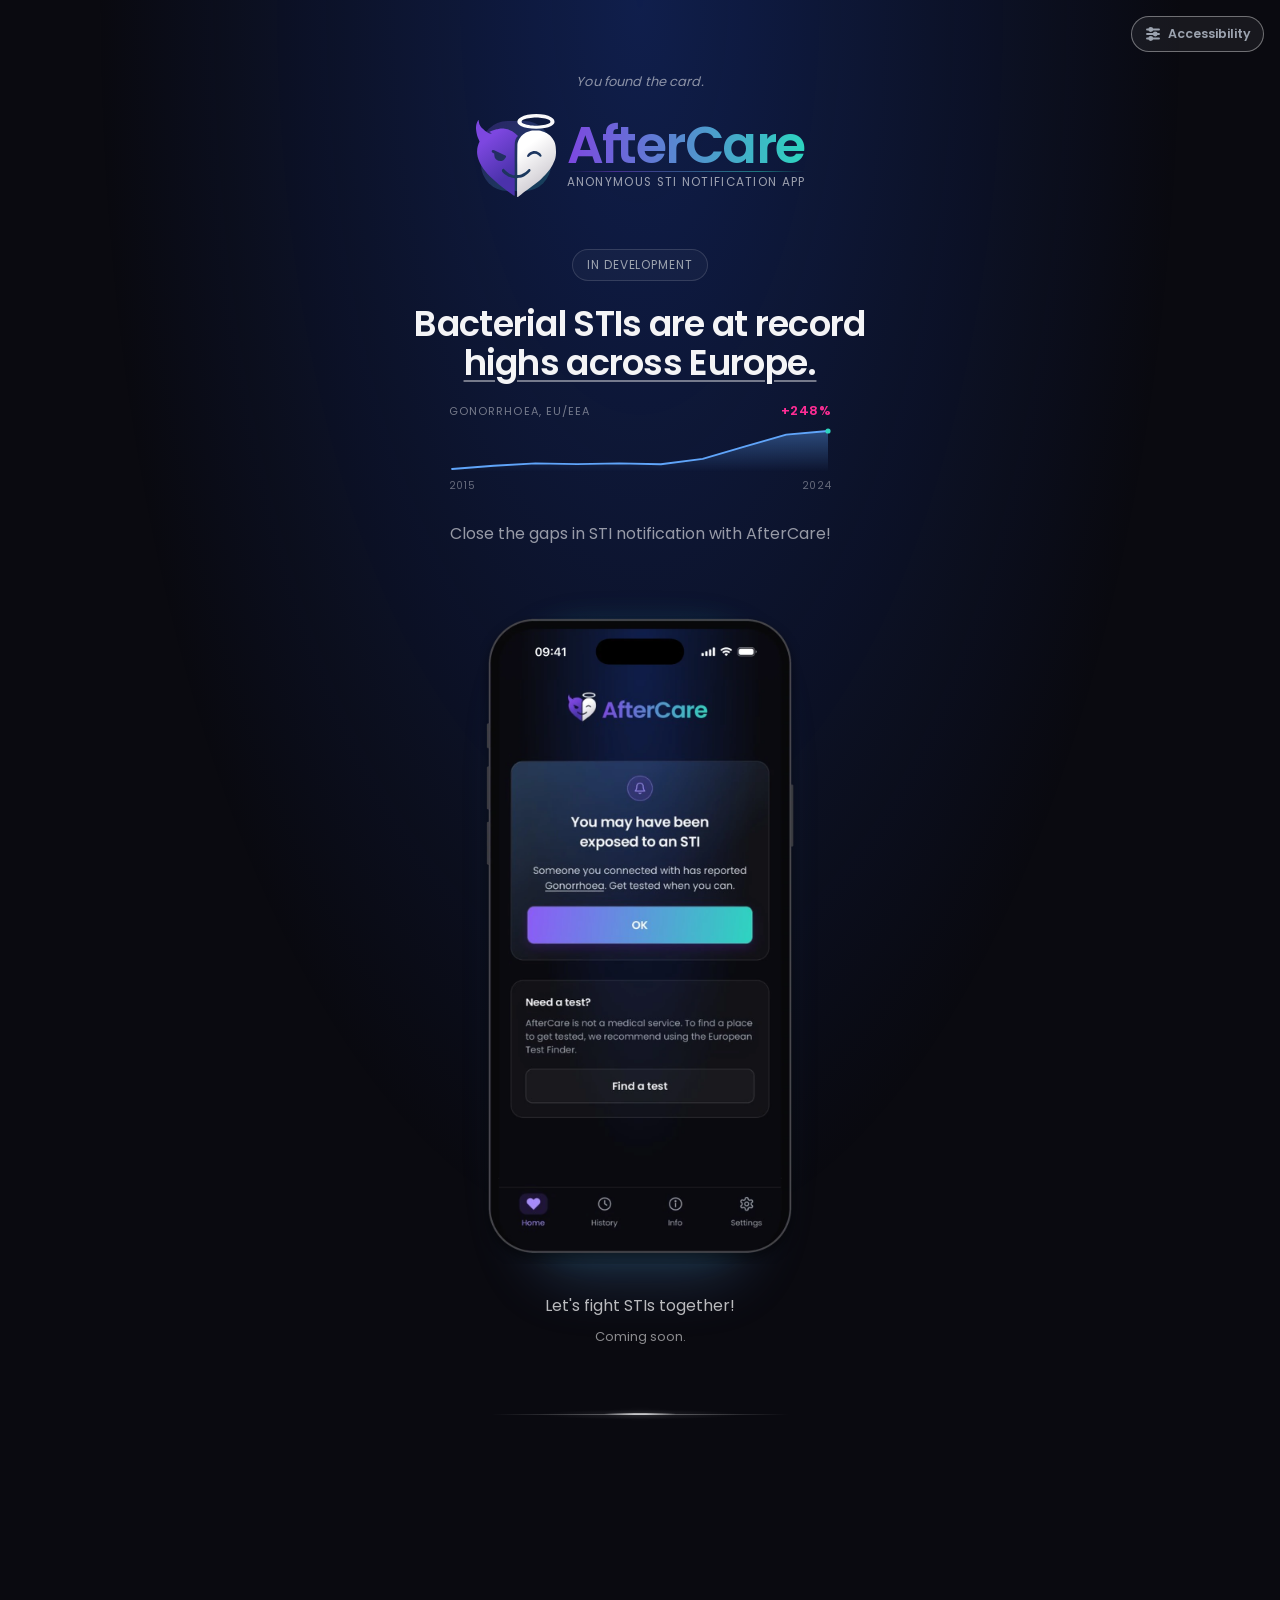
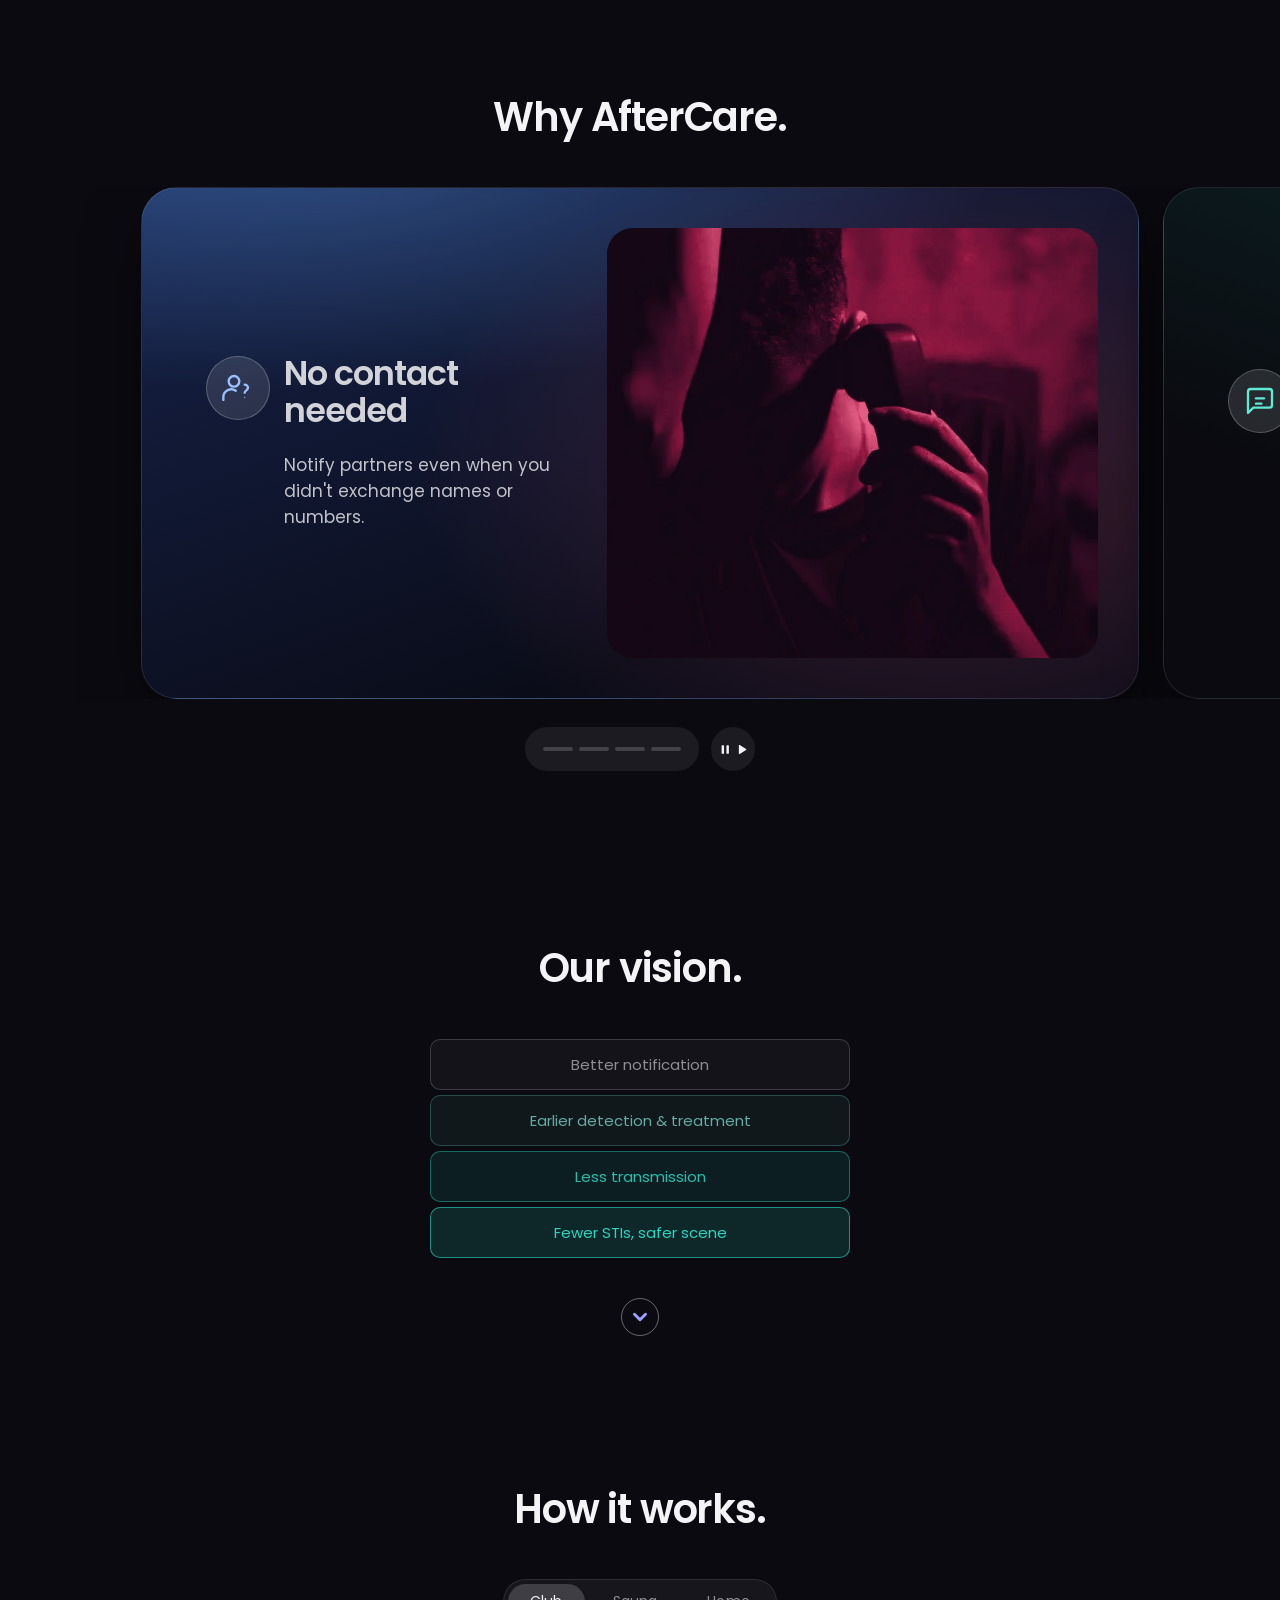
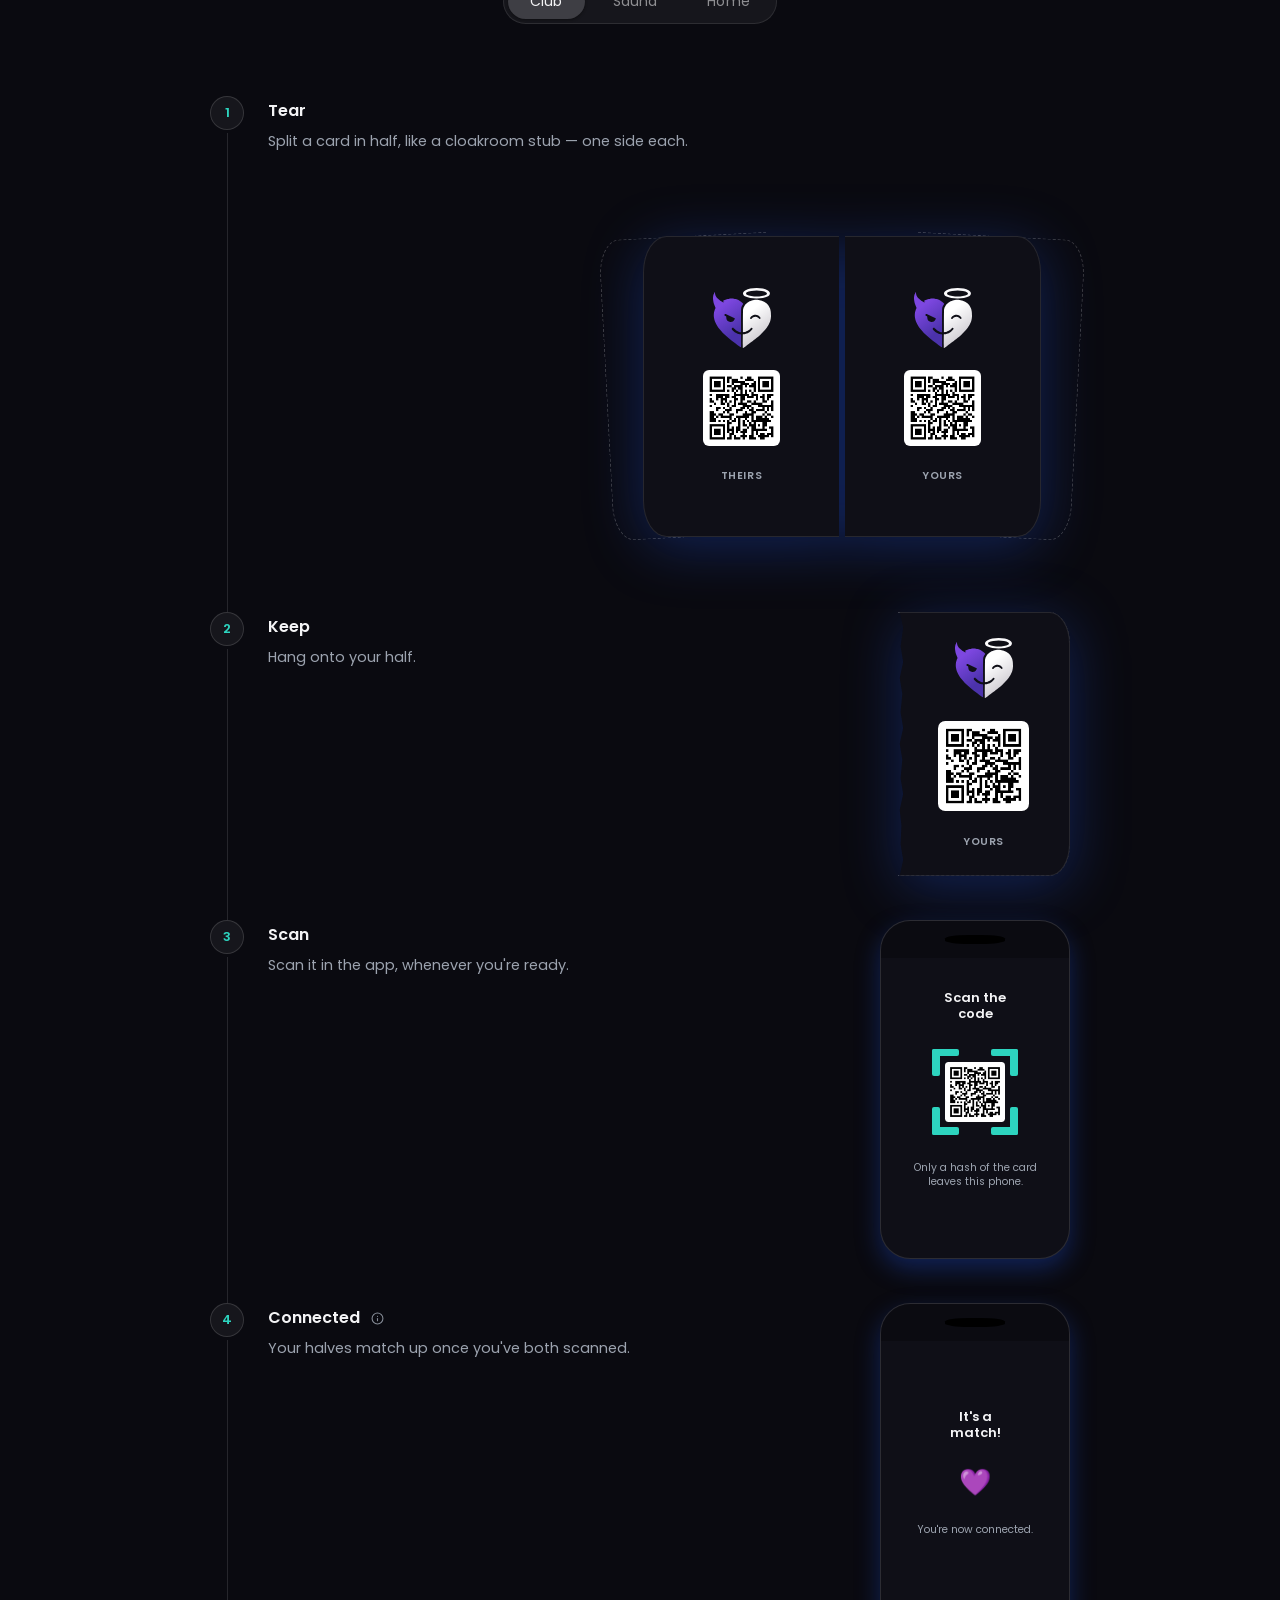
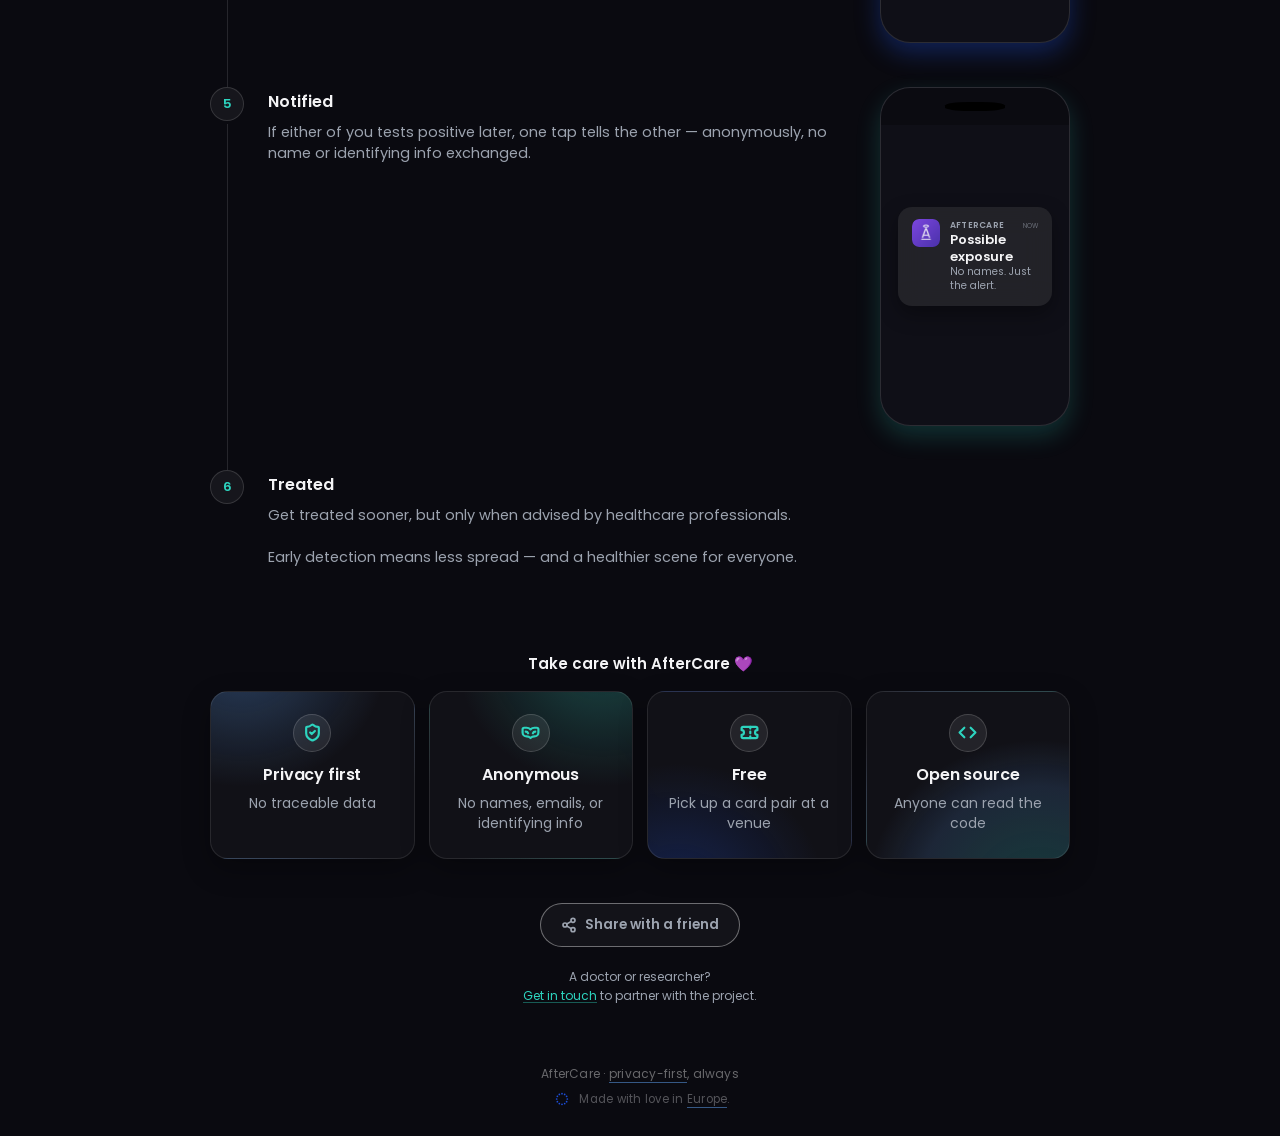
==== commit 53b0bc51: "Hero logo: preload icon and hold lockup entrance until it decodes Preload the icon SVG at high prior" ====
--- a/index.html
+++ b/index.html
@@ -69,6 +69,13 @@
     <script src="assets/viewport-inset.js" defer></script>
     <link
       rel="preload"
+      href="visual-assets/aftercare-logo.svg"
+      as="image"
+      type="image/svg+xml"
+      fetchpriority="high"
+    />
+    <link
+      rel="preload"
       href="assets/fonts/poppins-regular.woff2"
       as="font"
       type="font/woff2"
@@ -157,6 +164,13 @@
       :root[data-contrast="high"] {
         --gray: var(--white);
         --control-border-alpha: 0.7;
+        /* Added to the alpha of every dimmed text colour, so they all reach
+           full ink strength; 0 (the default) leaves normal mode untouched. */
+        --text-boost: 1;
+      }
+      /* --teal is also used as text; the light-theme value is only 5.1:1. */
+      :root[data-contrast="high"][data-theme="light"] {
+        --teal: #0a5750;
       }
       :root[data-contrast="high"] :focus-visible {
         outline-width: 3px;
@@ -377,7 +391,7 @@
         font-size: 0.8125rem;
         font-style: italic;
         letter-spacing: 0.01em;
-        color: rgba(var(--fg-rgb), 0.55);
+        color: rgba(var(--fg-rgb), calc(0.55 + var(--text-boost, 0)));
         margin: 0 0 22px;
       }
       /* Logo lockup: the devil icon on the left, wordmark and subtitle as
@@ -399,12 +413,37 @@
         line-height: 1;
         user-select: none;
       }
-      .logo-badge img {
+      .logo-badge-icon {
+        position: relative;
         width: 1.3em;
         height: 1.3em;
+        flex-shrink: 0;
+      }
+      /* Template shape in the icon's slot: if the SVG is ever late, the
+         lockup still reads as a lockup instead of a wordmark with a hole. */
+      .logo-badge-icon::before {
+        content: "";
+        position: absolute;
+        inset: 8%;
+        border-radius: 38%;
+        background: linear-gradient(
+          135deg,
+          rgba(125, 71, 224, 0.28),
+          rgba(45, 212, 191, 0.22)
+        );
+      }
+      .logo-badge-icon img {
+        position: absolute;
+        inset: 0;
+        width: 100%;
+        height: 100%;
         object-fit: contain;
         pointer-events: none;
-        flex-shrink: 0;
+      }
+      /* The lockup holds its entrance until the icon is decoded (script
+         below, with a timeout fallback), so icon and text arrive together. */
+      .logo-badge.logo-wait {
+        animation-play-state: paused;
       }
       .logo-badge-text {
         display: flex;
@@ -427,7 +466,7 @@
       .app-subtitle {
         font-size: 0.185em;
         line-height: 1.2;
-        color: rgba(var(--fg-rgb), 0.62);
+        color: rgba(var(--fg-rgb), calc(0.62 + var(--text-boost, 0)));
         letter-spacing: 0.11em;
         text-transform: uppercase;
         white-space: nowrap;
@@ -481,7 +520,7 @@
          lockup directly above it is already a gradient, and a second
          gradient 40px below it turns two accents into noise. */
       .sub {
-        color: rgba(var(--fg-rgb), 0.6);
+        color: rgba(var(--fg-rgb), calc(0.6 + var(--text-boost, 0)));
         font-size: clamp(0.875rem, 0.75rem + 0.5vw, 1rem);
         line-height: 1.55;
         max-width: 520px;
@@ -539,7 +578,7 @@
         font-size: 0.6875rem;
         letter-spacing: 0.1em;
         text-transform: uppercase;
-        color: rgba(var(--fg-rgb), 0.45);
+        color: rgba(var(--fg-rgb), calc(0.45 + var(--text-boost, 0)));
         margin-bottom: 7px;
       }
       .stat-strip-top b {
@@ -580,7 +619,7 @@
       .stat-strip-foot {
         font-size: 0.65625rem;
         letter-spacing: 0.06em;
-        color: rgba(var(--fg-rgb), 0.38);
+        color: rgba(var(--fg-rgb), calc(0.38 + var(--text-boost, 0)));
         margin-top: 6px;
       }
       /* Draw-on: the dash length is measured in JS and set as --len. */
@@ -750,12 +789,12 @@
       .hero-rally {
         font-size: clamp(0.875rem, 0.75rem + 0.5vw, 1rem);
         line-height: 1.55;
-        color: rgba(var(--fg-rgb), 0.75);
+        color: rgba(var(--fg-rgb), calc(0.75 + var(--text-boost, 0)));
         margin: 30px 0 0;
       }
       .microcopy {
         font-size: 0.8125rem;
-        color: rgba(var(--fg-rgb), 0.55);
+        color: rgba(var(--fg-rgb), calc(0.55 + var(--text-boost, 0)));
         margin: 28px 0 0;
       }
       .hero-rally + .microcopy {
@@ -971,14 +1010,14 @@
         font-size: 1.25rem;
         font-weight: 600;
         letter-spacing: -0.02em;
-        color: rgba(var(--fg-rgb), 0.85);
+        color: rgba(var(--fg-rgb), calc(0.85 + var(--text-boost, 0)));
         margin: 0;
         /* grid row 1, col 2 */
       }
       .why-slide-desc {
         font-size: 0.875rem;
         line-height: 1.55;
-        color: rgba(var(--fg-rgb), 0.78);
+        color: rgba(var(--fg-rgb), calc(0.78 + var(--text-boost, 0)));
         margin: 0;
         max-width: 32ch;
         grid-column: 2;
@@ -1115,7 +1154,7 @@
       .why-notif-text {
         font-size: 9px;
         line-height: 1.4;
-        color: rgba(var(--fg-rgb), 0.85);
+        color: rgba(var(--fg-rgb), calc(0.85 + var(--text-boost, 0)));
       }
       .why-notif-text b {
         display: block;
@@ -2188,6 +2227,42 @@
       }
       :root[data-contrast="high"] .why-playpause {
         border-color: rgba(var(--fg-rgb), var(--control-border-alpha));
+      }
+      /* High contrast: colours that are hard-coded rather than tokenised.
+         The phone mock-ups stay dark in every theme, so their text goes
+         light; the funnel and use-case labels follow the theme ink. */
+      :root[data-contrast="high"] .uc-btn,
+      :root[data-contrast="high"] .uc-btn:hover,
+      :root[data-contrast="high"] .funnel-step.fs-1 {
+        color: var(--white);
+      }
+      :root[data-contrast="high"] .funnel-step.fs-2,
+      :root[data-contrast="high"] .funnel-step.fs-3,
+      :root[data-contrast="high"] .funnel-step.fs-4 {
+        color: var(--teal);
+      }
+      /* The alarm pink is 5.6:1 on the dark surfaces (AA); its lighter
+         sibling clears 7:1 and is still unmistakably the hazard colour. */
+      :root[data-contrast="high"] .stat-strip-top b,
+      :root[data-contrast="high"] .why-ba-before {
+        color: var(--alarm-bright);
+      }
+      :root[data-contrast="high"] .mp-notif-time {
+        opacity: 1;
+      }
+      :root[data-contrast="high"] .why-keyboard i,
+      :root[data-contrast="high"] .why-keyboard-space,
+      :root[data-contrast="high"] .why-keyboard-utility,
+      :root[data-contrast="high"] .why-keyboard-shift,
+      :root[data-contrast="high"] .why-keyboard-backspace {
+        color: #fff !important;
+      }
+      :root[data-contrast="high"] .why-compose-label,
+      :root[data-contrast="high"] .why-app-tab {
+        color: #d1d5db;
+      }
+      :root[data-contrast="high"] .why-app-tab-active {
+        color: #e9e5ff;
       }
       .why-playpause .icon-play {
         margin-left: 1px;
@@ -4280,7 +4355,7 @@
         text-align: center;
         font-size: 0.75rem;
         letter-spacing: 0.02em;
-        color: rgba(var(--fg-rgb), 0.4);
+        color: rgba(var(--fg-rgb), calc(0.4 + var(--text-boost, 0)));
         padding: 48px 18px calc(24px + env(safe-area-inset-bottom));
       }
       footer p {
@@ -4292,7 +4367,7 @@
         align-items: center;
         gap: 5px;
         font-size: 0.719rem;
-        color: rgba(var(--fg-rgb), 0.32);
+        color: rgba(var(--fg-rgb), calc(0.32 + var(--text-boost, 0)));
       }
       .footer-eu-icon {
         flex-shrink: 0;
@@ -4798,7 +4873,12 @@
           // "ac-theme" preference from before this was disabled.
           var size = localStorage.getItem("ac-text-size");
           if (size === "lg" || size === "xl") root.dataset.textSize = size;
-          if (localStorage.getItem("ac-contrast") === "high")
+          var contrast = localStorage.getItem("ac-contrast");
+          if (
+            contrast === "high" ||
+            (contrast !== "off" &&
+              window.matchMedia("(prefers-contrast: more)").matches)
+          )
             root.dataset.contrast = "high";
           if (localStorage.getItem("ac-motion") === "reduced")
             root.dataset.motion = "reduced";
@@ -4915,18 +4995,34 @@
       <div class="hero">
         <p class="kicker reveal" style="--d: 0">You found the card.</p>
         <div class="logo-badge reveal" style="--d: 1">
-          <img
-            src="visual-assets/aftercare-logo.svg"
-            alt=""
-            width="48"
-            height="48"
-            decoding="async"
-          />
+          <span class="logo-badge-icon">
+            <img
+              src="visual-assets/aftercare-logo.svg"
+              alt=""
+              width="48"
+              height="48"
+              fetchpriority="high"
+              decoding="sync"
+            />
+          </span>
           <div class="logo-badge-text">
             <span class="logo-badge-name">AfterCare</span>
             <span class="app-subtitle">Anonymous STI notification app</span>
           </div>
         </div>
+        <script>
+          (function () {
+            var b = document.querySelector(".logo-badge");
+            var i = b && b.querySelector("img");
+            if (!i || (i.complete && i.naturalWidth)) return;
+            b.classList.add("logo-wait");
+            var go = function () {
+              b.classList.remove("logo-wait");
+            };
+            (i.decode ? i.decode() : Promise.reject()).then(go, go);
+            setTimeout(go, 1500);
+          })();
+        </script>
         <div class="eyebrow reveal" style="--d: 2">In development</div>
         <h1 class="reveal" style="--d: 3">
           Bacterial STIs are at record
--- a/assets/a11y-panel.css
+++ b/assets/a11y-panel.css
@@ -225,3 +225,33 @@
   color: var(--white);
   border-color: var(--teal);
 }
+
+/* High contrast: the panel's own hairlines and the switch track sit well
+   under the control-border token, so lift them to it. */
+:root[data-contrast="high"] .a11y-panel {
+  border-color: rgba(var(--fg-rgb), var(--control-border-alpha));
+}
+:root[data-contrast="high"] .a11y-row,
+:root[data-contrast="high"] .a11y-toggle-row {
+  border-top-color: rgba(var(--fg-rgb), 0.35);
+}
+:root[data-contrast="high"] .a11y-stepper button:not(:last-child) {
+  border-right-color: rgba(var(--fg-rgb), var(--control-border-alpha));
+}
+:root[data-contrast="high"] .a11y-stepper button:disabled {
+  opacity: 0.6;
+}
+
+/* Windows High Contrast / forced colours drop backgrounds, which would
+   erase the switch thumb; draw it in system colours instead. */
+@media (forced-colors: active) {
+  .a11y-toggle-row input[type="checkbox"]::after {
+    background: CanvasText;
+  }
+  .a11y-toggle-row input[type="checkbox"]:checked {
+    border-color: Highlight;
+  }
+  .a11y-toggle-row input[type="checkbox"]:checked::after {
+    background: Highlight;
+  }
+}
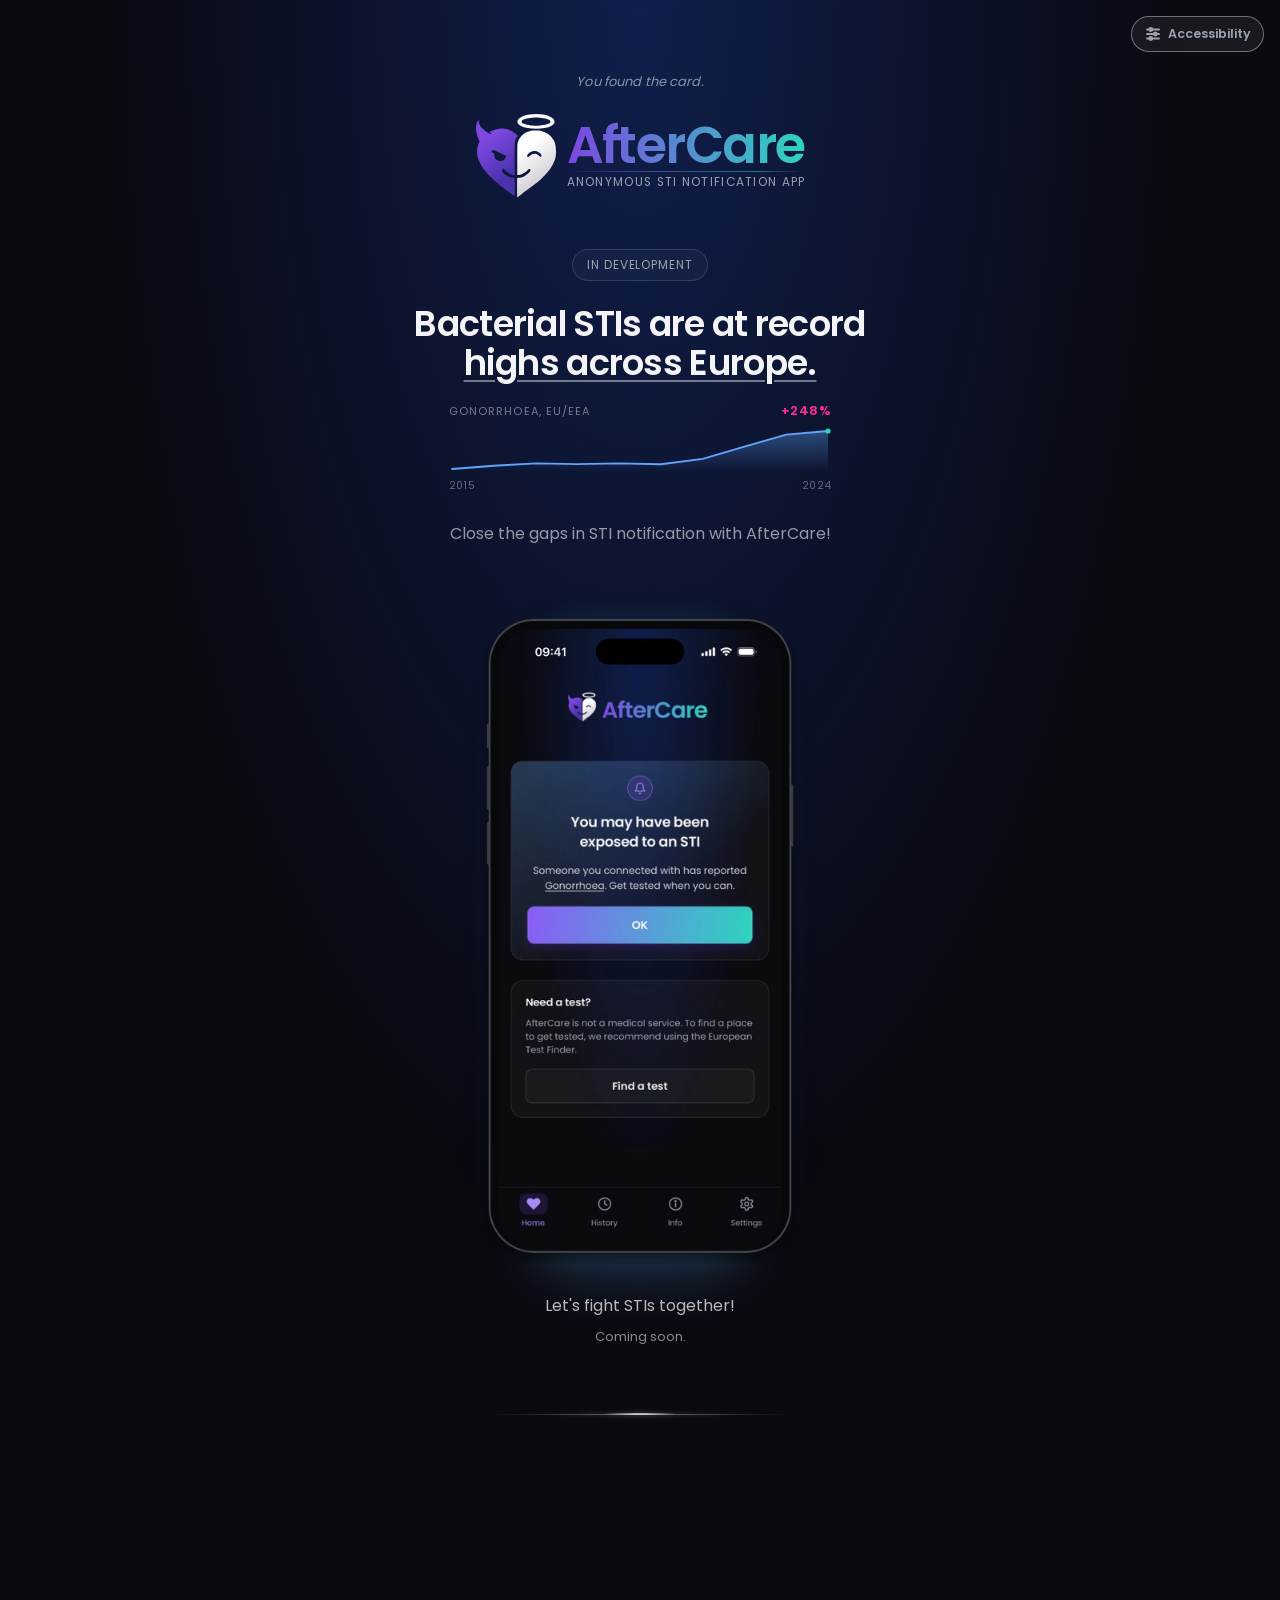
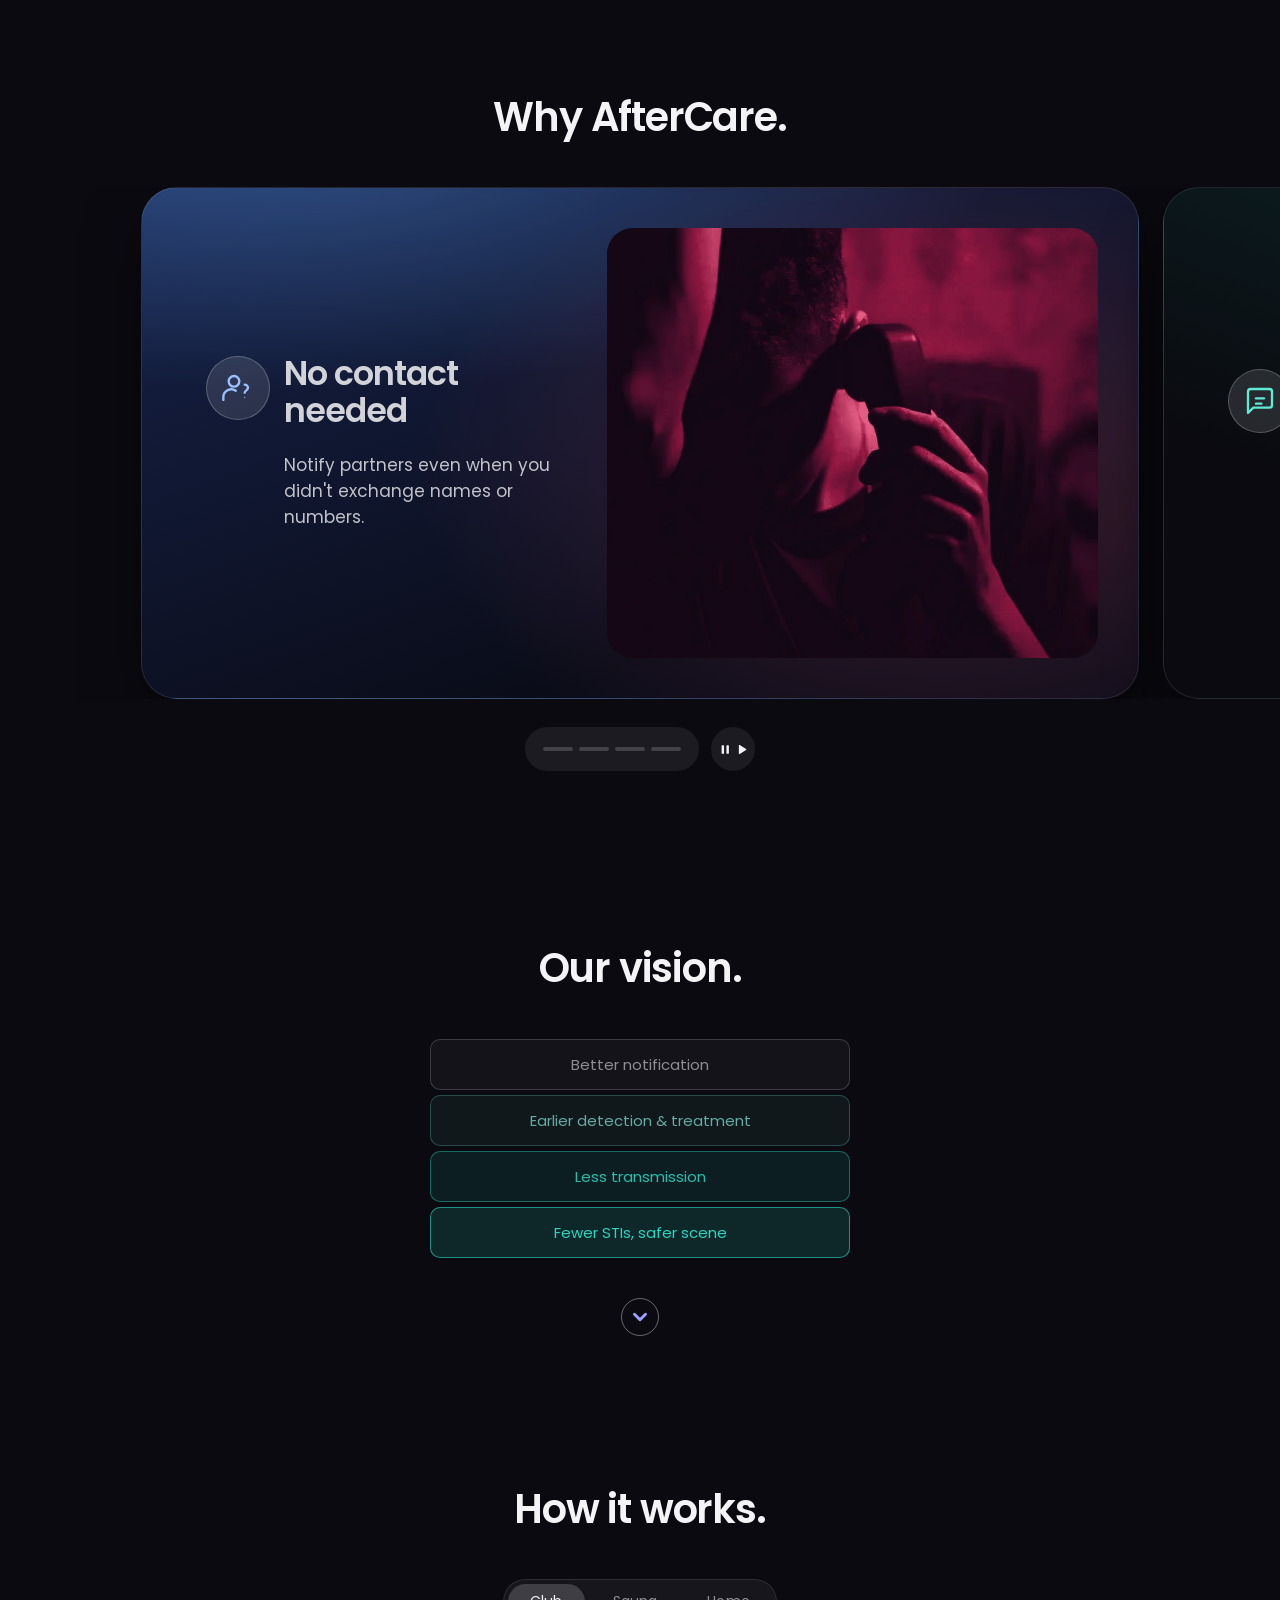
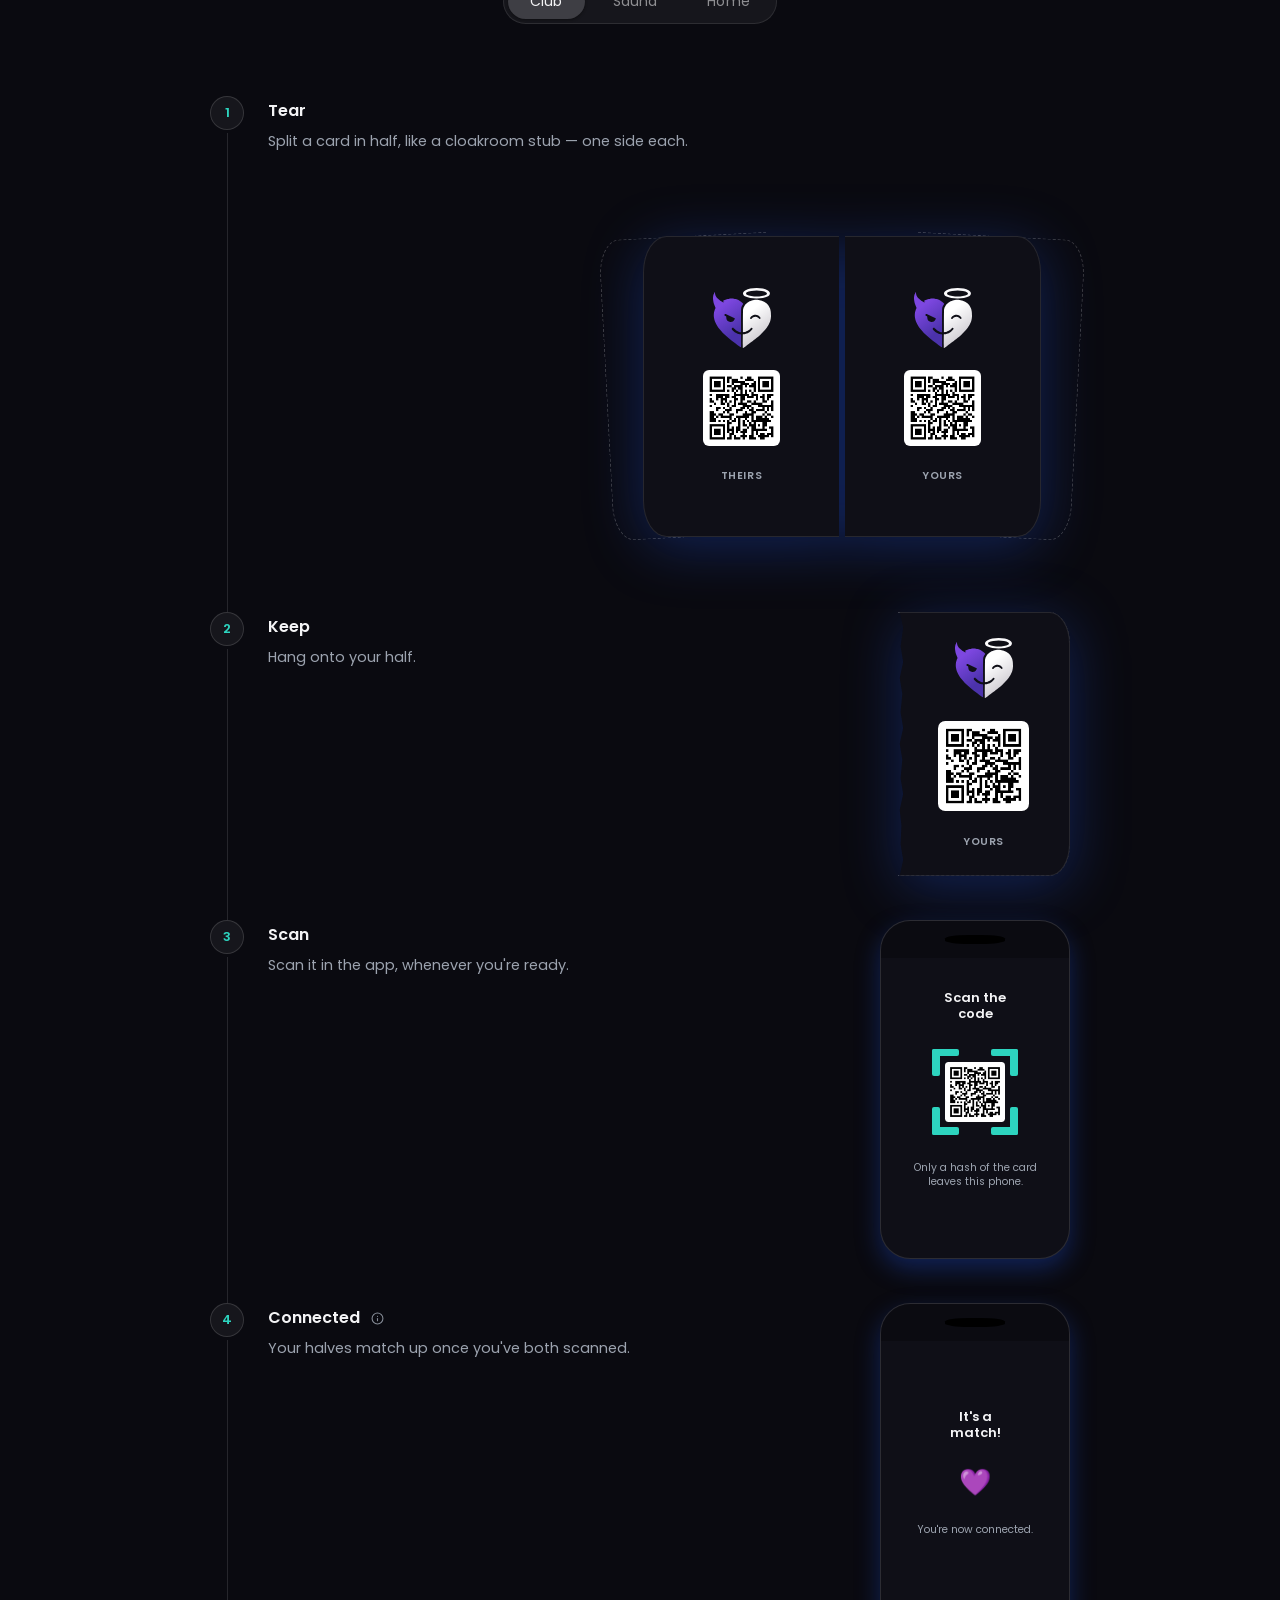
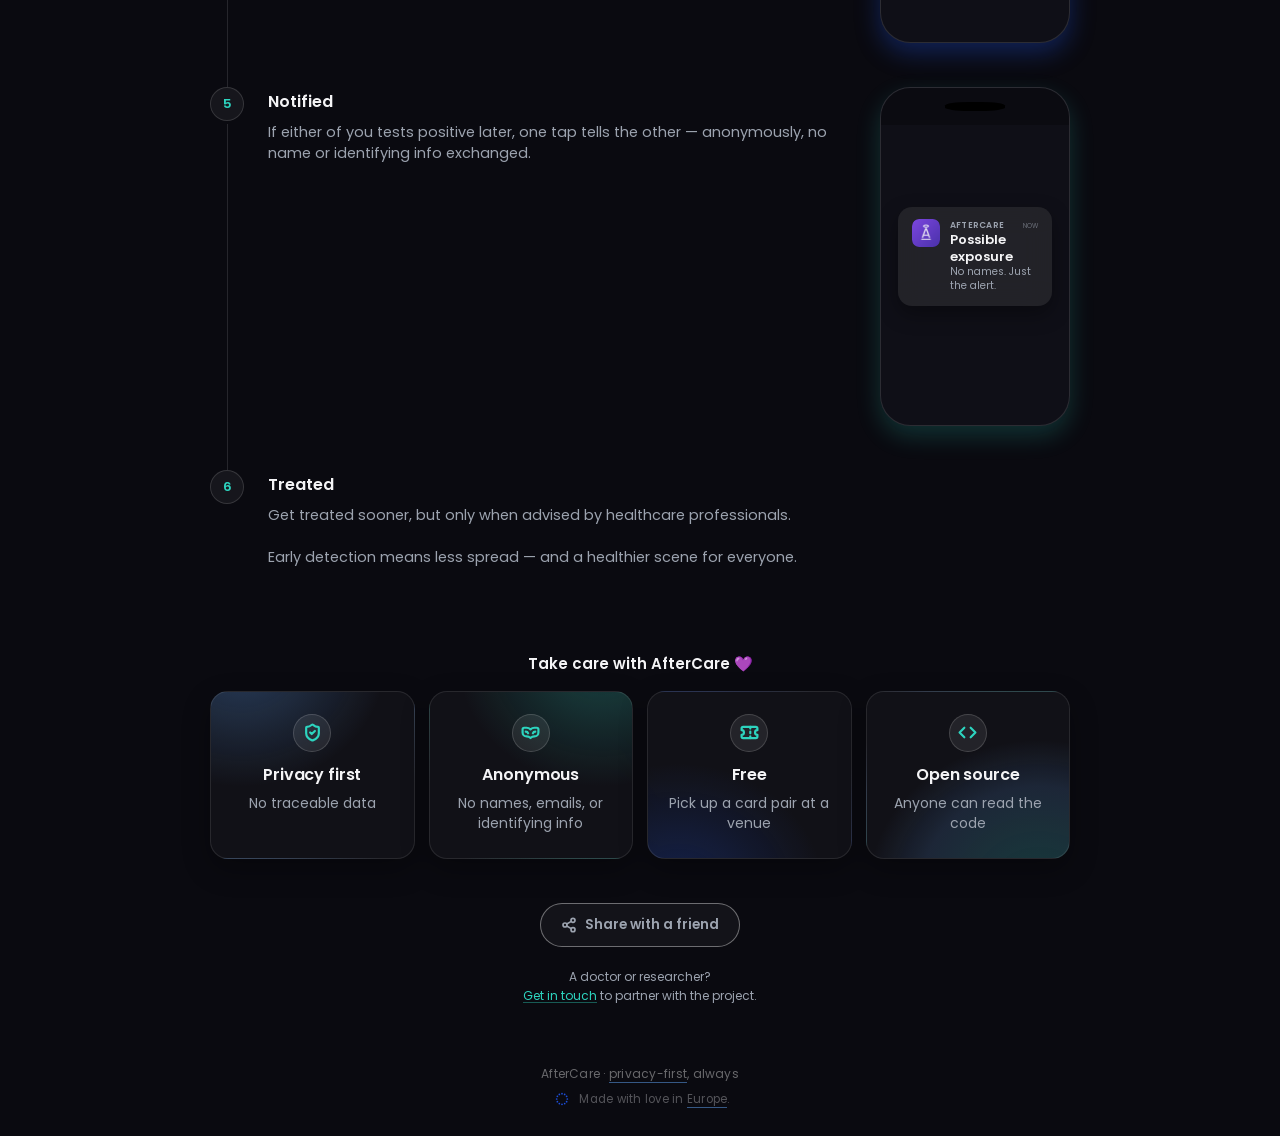
==== commit 81854dee: "Home hero: stop the logo placeholder ghosting through the icon The template shape behind the logo st" ====
--- a/index.html
+++ b/index.html
@@ -419,8 +419,14 @@
         height: 1.3em;
         flex-shrink: 0;
       }
-      /* Template shape in the icon's slot: if the SVG is ever late, the
-         lockup still reads as a lockup instead of a wordmark with a hole. */
+      /* Template shape in the icon's slot while the SVG is still loading, so
+         the lockup reads as a lockup instead of a wordmark with a hole. Only
+         while .logo-wait is set: the SVG has transparent gaps (between the
+         halves, the eye and smile cut-outs), and a permanent fill here shows
+         through them as a ghost behind the heart. */
+      .logo-badge:not(.logo-wait) .logo-badge-icon::before {
+        display: none;
+      }
       .logo-badge-icon::before {
         content: "";
         position: absolute;
@@ -756,7 +762,7 @@
           0 24px 60px rgba(96, 165, 250, 0.25),
           0 0 40px rgba(45, 212, 191, 0.15);
         pointer-events: none;
-        animation: float 9s ease-in-out infinite;
+        animation: float 7s ease-in-out infinite;
       }
       .mockup img {
         position: relative;
@@ -766,7 +772,7 @@
         height: auto;
         max-width: min(330px, 78vw);
         max-height: 58vh;
-        animation: float 9s ease-in-out infinite;
+        animation: float 7s ease-in-out infinite;
       }
       @media (min-width: 1024px) {
         .mockup img {
@@ -780,7 +786,7 @@
           transform: translateY(0);
         }
         50% {
-          transform: translateY(-8px);
+          transform: translateY(-14px);
         }
       }
 
@@ -2502,7 +2508,7 @@
       /* Hover: the bar swells a touch on a soft spring and its text lifts
          to white with a faint halo, the way Apple's highlight tiles do.
          Waits for .is-settled (the section's fade-in is done). */
-      @media (hover: hover) and (prefers-reduced-motion: no-preference) {
+      @media (prefers-reduced-motion: no-preference) {
         :root:not([data-motion="reduced"]) .mission .funnel-step {
           transition:
             scale 0.45s var(--ease-soft),
@@ -2513,7 +2519,7 @@
         }
         :root:not([data-motion="reduced"])
           .mission.is-settled
-          .funnel-step:hover {
+          .funnel-step.is-lit {
           scale: 1.028;
           color: #fff;
           text-shadow:
@@ -4039,7 +4045,7 @@
           translate: -2px 0;
         }
       }
-      @media (hover: hover) and (prefers-reduced-motion: no-preference) {
+      @media (prefers-reduced-motion: no-preference) {
         .mp-scanline-hover {
           opacity: 0;
         }
@@ -4048,19 +4054,19 @@
             scale 0.4s var(--ease-soft),
             box-shadow 0.4s var(--ease-calm);
         }
-        :root:not([data-motion="reduced"]) .step.is-settled .mp-notified:hover .mp-notif {
+        :root:not([data-motion="reduced"]) .step.is-settled .mp-notified.is-lit .mp-notif {
           scale: 1.055;
           box-shadow: 0 12px 26px rgba(0, 0, 0, 0.42);
         }
         :root:not([data-motion="reduced"]) .step.is-settled .mp-frame {
           transition: scale 0.45s var(--ease-soft);
         }
-        :root:not([data-motion="reduced"]) .step.is-settled .mini-phone:hover .mp-frame {
+        :root:not([data-motion="reduced"]) .step.is-settled .mini-phone.is-lit .mp-frame {
           scale: 1.045;
         }
         :root:not([data-motion="reduced"])
           .step.is-settled
-          .mini-phone:hover
+          .mini-phone.is-lit
           .mp-scanline-hover {
           animation: mp-scan-hover 1.3s ease-in-out 2 both;
         }
@@ -4072,54 +4078,54 @@
         }
         :root:not([data-motion="reduced"])
           .step[data-step="keep"].is-settled
-          .torn-card:hover {
+          .torn-card.is-lit {
           rotate: 2.2deg;
           translate: 0 -3.5px;
         }
         :root:not([data-motion="reduced"])
           .step.is-settled
-          .mp-connected:hover
+          .mp-connected.is-lit
           .mp-heart {
           animation:
             mp-match-heart-in 1.1s cubic-bezier(0.22, 1, 0.36, 1) both,
             mp-heart-pulse 1.8s ease-in-out 1.1s 3;
         }
-        :root:not([data-motion="reduced"]) .trust.is-settled li:hover .trust-icon {
+        :root:not([data-motion="reduced"]) .trust.is-settled li.is-lit .trust-icon {
           animation: trust-pop 0.5s var(--ease-soft);
         }
         :root:not([data-motion="reduced"])
           .trust.is-settled
-          li:nth-child(1):hover
+          li:nth-child(1).is-lit
           .trust-check {
           animation: trust-check-draw 0.5s var(--ease-calm) 0.1s both;
         }
         :root:not([data-motion="reduced"])
           .trust.is-settled
-          li:nth-child(2):hover
+          li:nth-child(2).is-lit
           .trust-icon {
           animation: trust-wiggle 0.65s ease-in-out;
         }
         :root:not([data-motion="reduced"])
           .trust.is-settled
-          li:nth-child(3):hover
+          li:nth-child(3).is-lit
           .trust-icon {
           animation: trust-swing 0.7s ease-in-out;
         }
         :root:not([data-motion="reduced"])
           .trust.is-settled
-          li:nth-child(4):hover
+          li:nth-child(4).is-lit
           .trust-icon {
           animation: none;
         }
         :root:not([data-motion="reduced"])
           .trust.is-settled
-          li:nth-child(4):hover
+          li:nth-child(4).is-lit
           .trust-br-r {
           animation: trust-br-out-r 0.6s var(--ease-calm);
         }
         :root:not([data-motion="reduced"])
           .trust.is-settled
-          li:nth-child(4):hover
+          li:nth-child(4).is-lit
           .trust-br-l {
           animation: trust-br-out-l 0.6s var(--ease-calm);
         }
@@ -4295,29 +4301,29 @@
           scale: 1.32;
         }
       }
-      @media (hover: hover) and (prefers-reduced-motion: no-preference) {
-        :root:not([data-motion="reduced"]) .share-btn:hover svg {
+      @media (prefers-reduced-motion: no-preference) {
+        :root:not([data-motion="reduced"]) .share-btn.is-lit svg {
           animation: share-spring 0.6s var(--ease-soft);
         }
-        :root:not([data-motion="reduced"]) .share-btn:hover svg circle {
+        :root:not([data-motion="reduced"]) .share-btn.is-lit svg circle {
           transform-box: fill-box;
           transform-origin: center;
           animation: share-node 0.5s var(--ease-soft);
         }
         :root:not([data-motion="reduced"])
-          .share-btn:hover
+          .share-btn.is-lit
           svg
           circle:nth-of-type(1) {
           animation-delay: 0.04s;
         }
         :root:not([data-motion="reduced"])
-          .share-btn:hover
+          .share-btn.is-lit
           svg
           circle:nth-of-type(2) {
           animation-delay: 0.1s;
         }
         :root:not([data-motion="reduced"])
-          .share-btn:hover
+          .share-btn.is-lit
           svg
           circle:nth-of-type(3) {
           animation-delay: 0.16s;
@@ -4963,6 +4969,24 @@
           <span class="a11y-row-label">Reduce motion</span>
           <input type="checkbox" role="switch" id="a11yMotionToggle" />
         </label>
+        <div
+          id="a11yMotionNote"
+          class="a11y-note"
+          role="note"
+          hidden
+        >
+          <p class="a11y-note-title">Motion is already reduced</p>
+          <p>
+            Your device is set to reduce motion (less sliding, fading and
+            moving), so this page already is. We follow that setting, so the
+            switch above stays on.
+          </p>
+          <p>
+            <strong>To change it:</strong> on iPhone, open Settings &rsaquo;
+            Accessibility &rsaquo; Motion. On Android, open Settings &rsaquo;
+            Accessibility and look for &ldquo;Remove animations&rdquo;.
+          </p>
+        </div>
 
         <button type="button" id="a11yReset" class="a11y-reset">
           <svg
@@ -7833,5 +7857,66 @@
         watch(trust, trust, has("in-view"), 1500, trust);
       })();
     </script>
+    <script>
+      // Touch has no hover, so the hover effects are keyed to .is-lit instead
+      // of :hover. A mouse lights an element while the pointer is over it; a
+      // finger lights it while pressed and for a moment after release, long
+      // enough for the effect to finish its first beat. One set of CSS rules
+      // serves both, and a tap can't leave a sticky :hover behind.
+      (function () {
+        var SEL =
+          ".mini-phone, .torn-card, .trust li, .funnel-step, .share-btn";
+        var HOLD_MS = 1300;
+        var timers = new WeakMap();
+        function light(el) {
+          clearTimeout(timers.get(el));
+          el.classList.add("is-lit");
+        }
+        function unlight(el) {
+          el.classList.remove("is-lit");
+        }
+        document.addEventListener("pointerover", function (e) {
+          if (e.pointerType !== "mouse") return;
+          var el = e.target.closest && e.target.closest(SEL);
+          if (el) light(el);
+        });
+        document.addEventListener("pointerout", function (e) {
+          if (e.pointerType !== "mouse") return;
+          var el = e.target.closest && e.target.closest(SEL);
+          if (el && !(e.relatedTarget && el.contains(e.relatedTarget)))
+            unlight(el);
+        });
+        // A finger that starts a scroll fires pointercancel within a few
+        // frames, so a press only lights after a short delay (a tap lights on
+        // release instead) and the scroll never flashes cards it passes over.
+        var pressed = new Map();
+        document.addEventListener("pointerdown", function (e) {
+          if (e.pointerType === "mouse") return;
+          var el = e.target.closest && e.target.closest(SEL);
+          if (!el) return;
+          var p = { el: el, at: 0 };
+          p.timer = setTimeout(function () {
+            p.at = Date.now();
+            light(el);
+          }, 180);
+          pressed.set(e.pointerId, p);
+        });
+        function release(e) {
+          var p = pressed.get(e.pointerId);
+          if (!p) return;
+          pressed.delete(e.pointerId);
+          clearTimeout(p.timer);
+          if (e.type === "pointercancel" && !p.at) return;
+          if (!p.at) {
+            p.at = Date.now();
+            light(p.el);
+          }
+          var wait = Math.max(0, HOLD_MS - (Date.now() - p.at));
+          timers.set(p.el, setTimeout(function () { unlight(p.el); }, wait));
+        }
+        document.addEventListener("pointerup", release);
+        document.addEventListener("pointercancel", release);
+      })();
+    </script>
   </body>
 </html>
--- a/assets/a11y-panel.css
+++ b/assets/a11y-panel.css
@@ -200,6 +200,35 @@
   background: var(--teal);
 }
 
+.a11y-note {
+  margin: 2px 0 0;
+  padding: 10px 12px;
+  border-radius: 10px;
+  border-left: 3px solid var(--teal);
+  background: rgba(var(--fg-rgb), 0.06);
+  font-size: 12.5px;
+  line-height: 1.5;
+  color: var(--gray);
+}
+.a11y-note[hidden] {
+  display: none;
+}
+.a11y-note p {
+  margin: 0 0 6px;
+}
+.a11y-note p:last-child {
+  margin-bottom: 0;
+}
+.a11y-note .a11y-note-title {
+  font-size: 13px;
+  font-weight: 700;
+  color: var(--white);
+}
+.a11y-note strong {
+  color: var(--white);
+  font-weight: 600;
+}
+
 .a11y-reset {
   margin-top: 12px;
   display: inline-flex;
